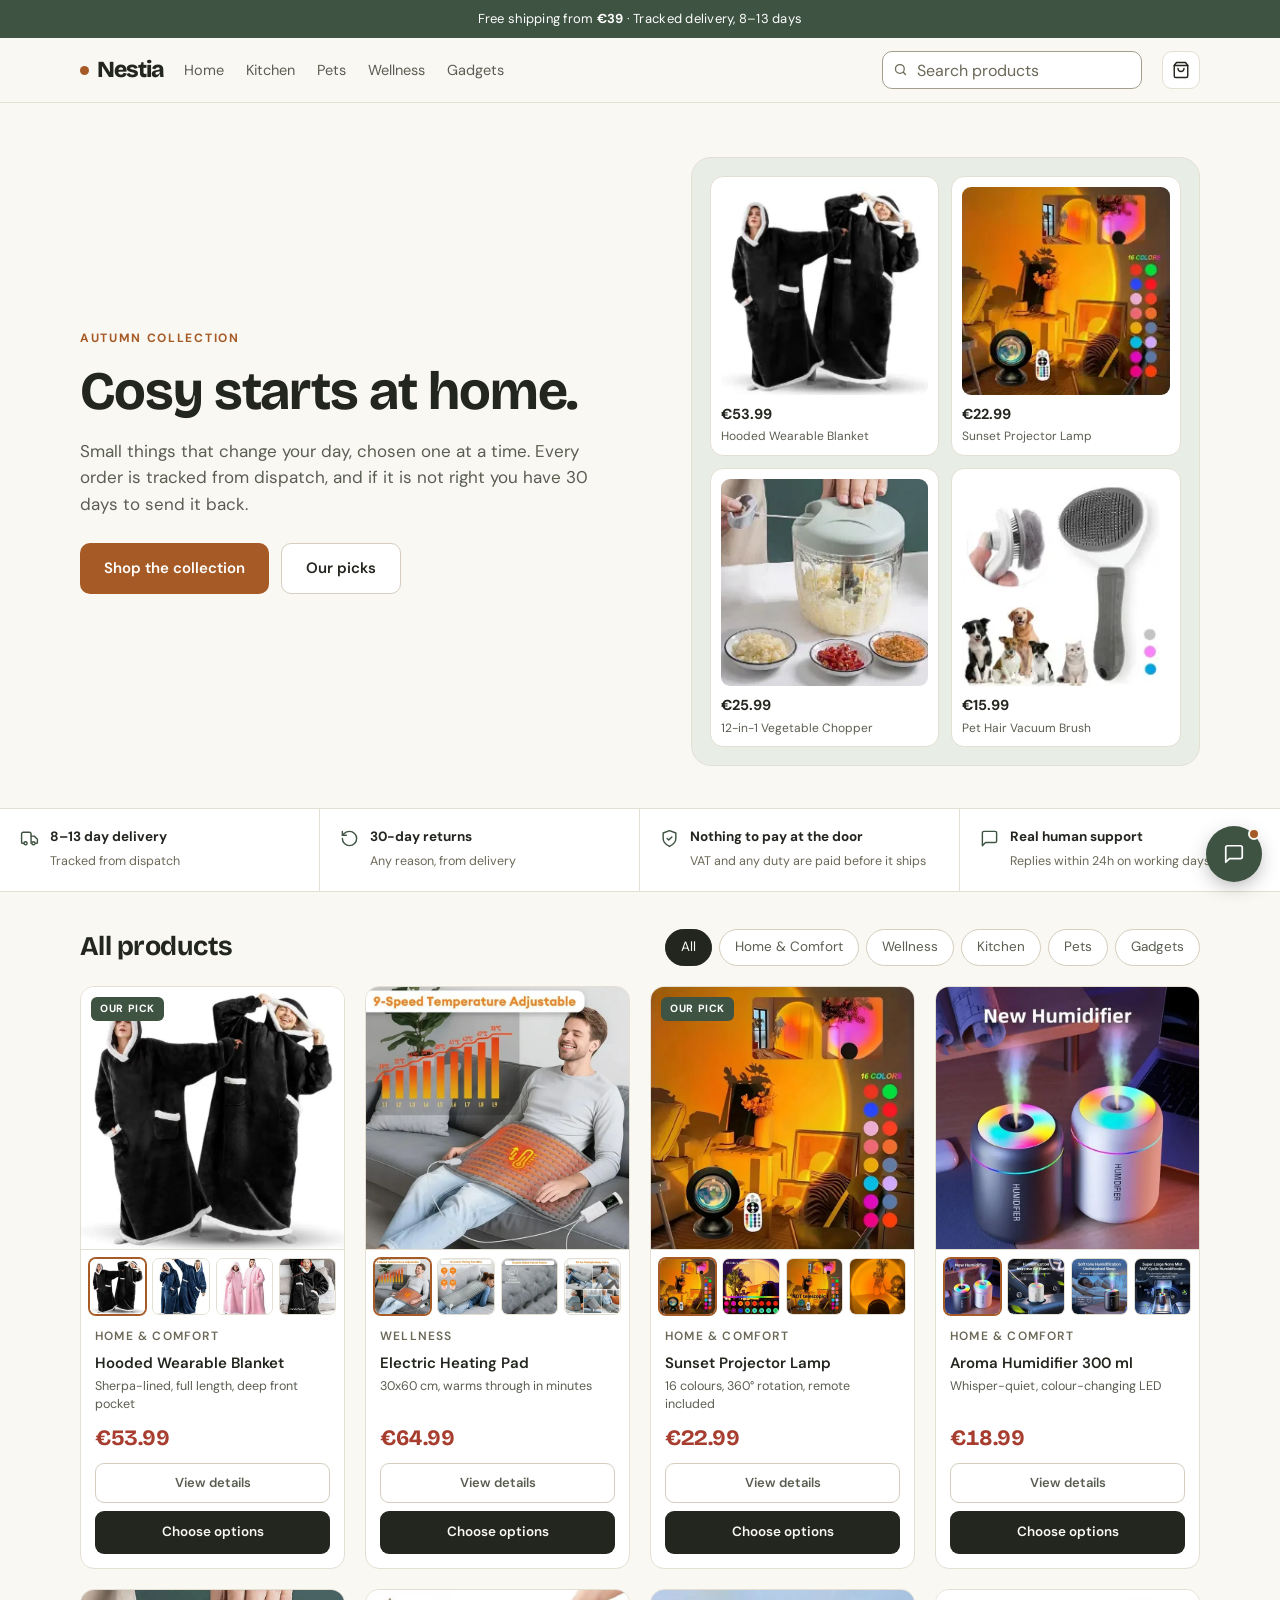
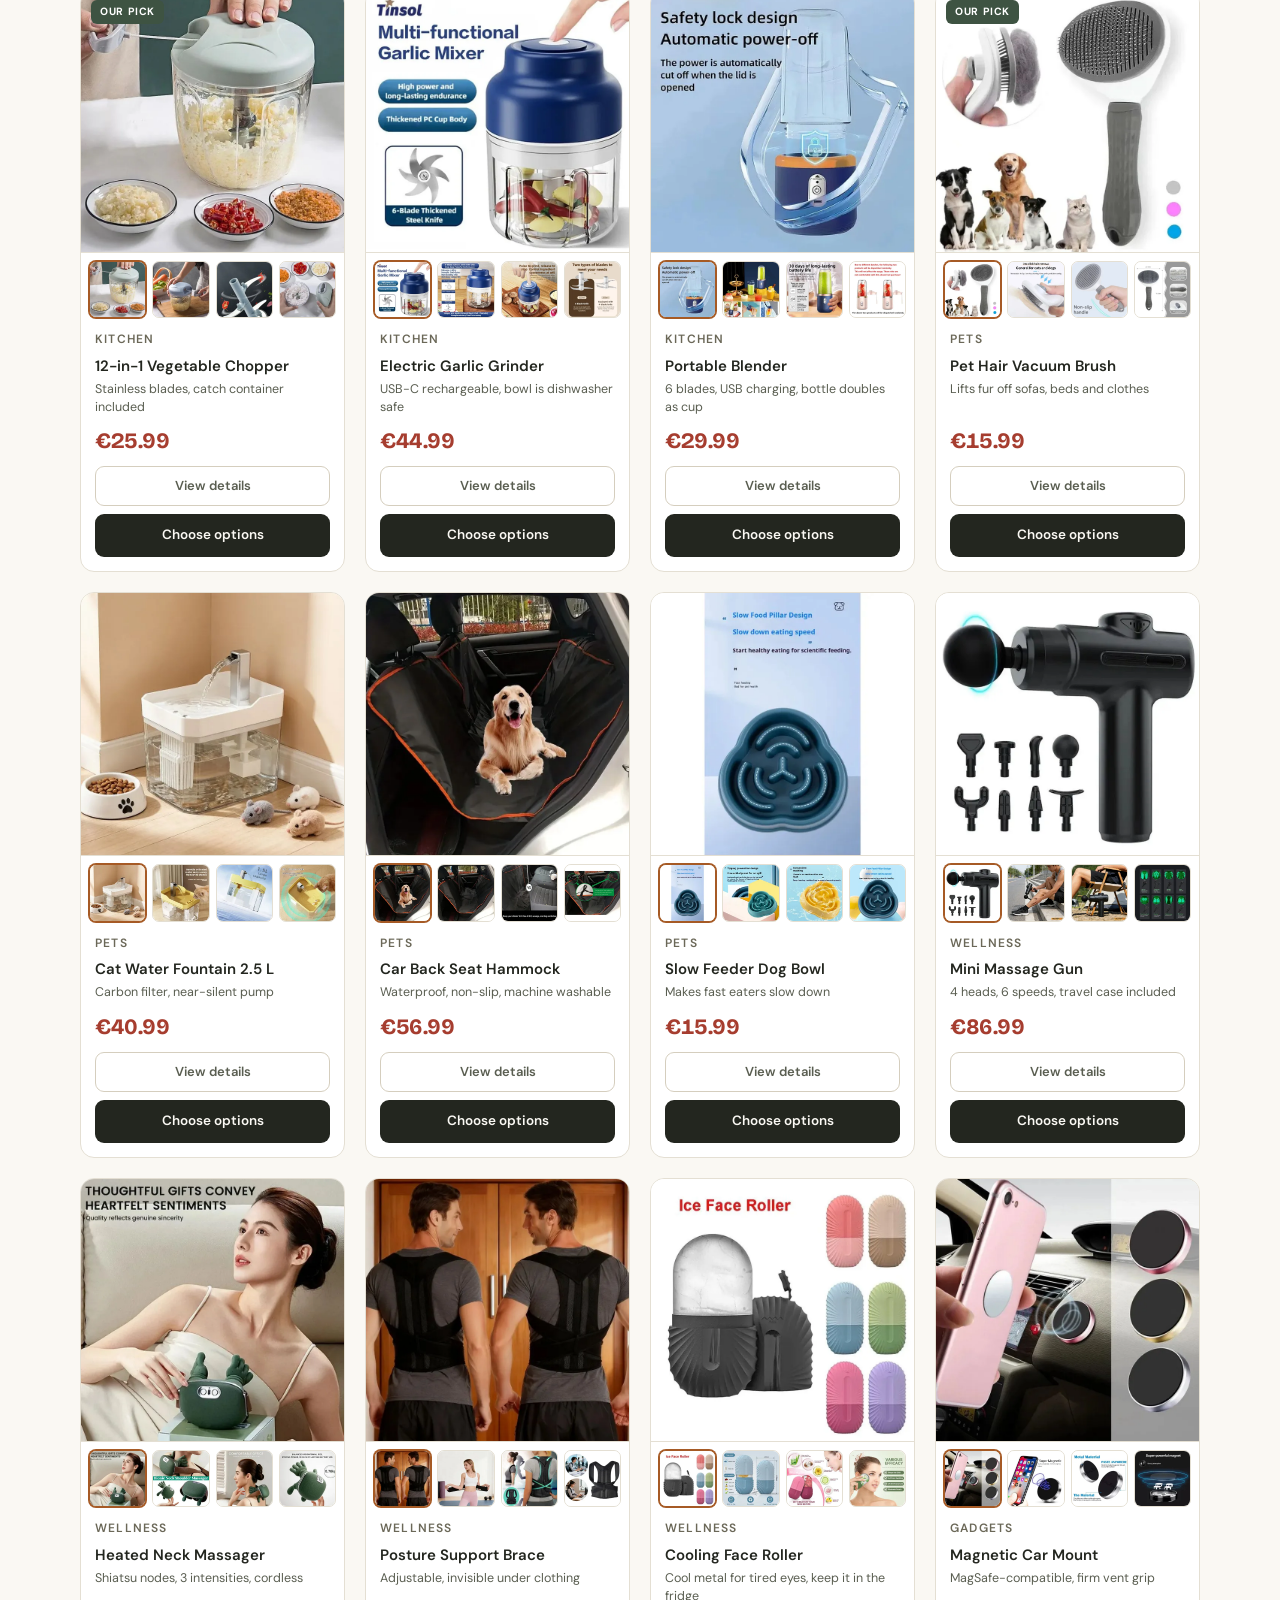
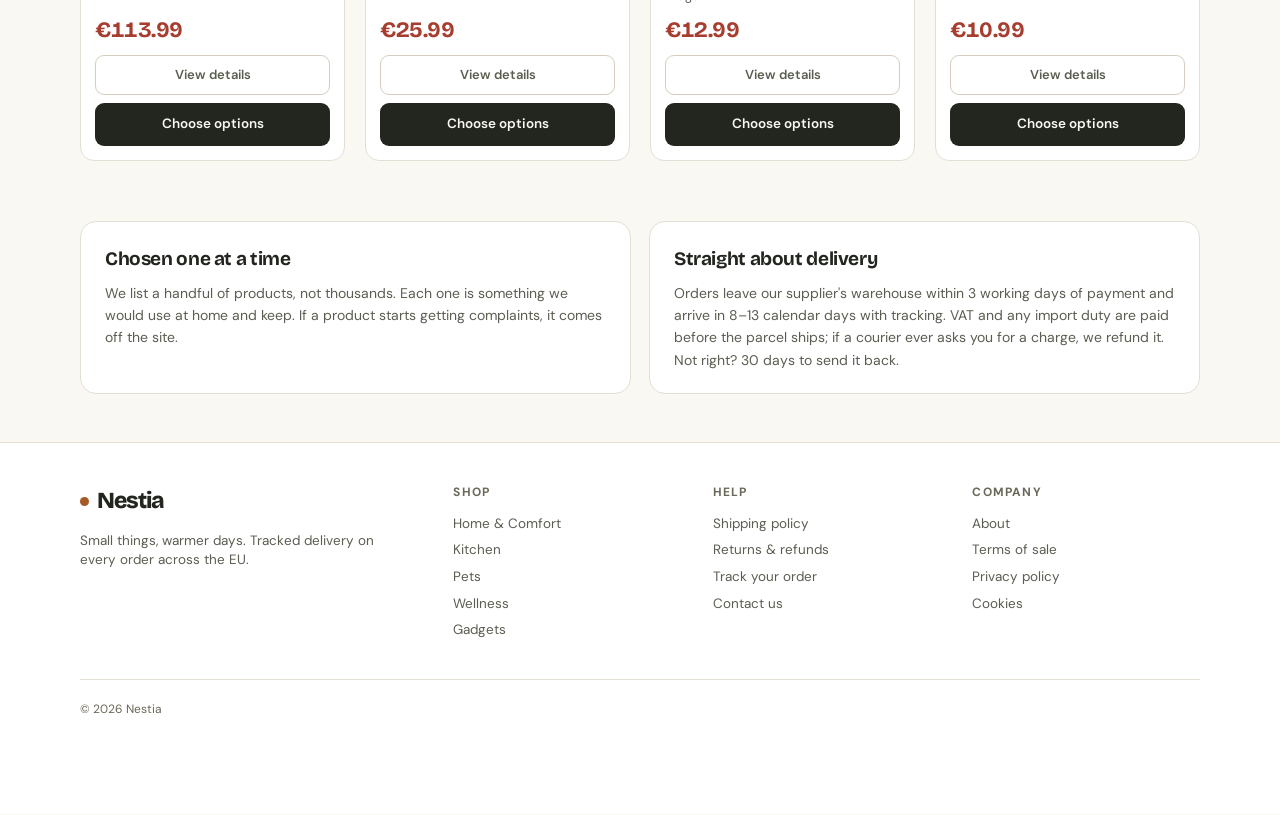
==== site/index.html @ 676e2dbd "Add Nestia shop: single-page EU storefront with owner promotion tools Rebuilt the demo store as a pr" ====
<!doctype html>
<html lang="en">
<head>
<meta charset="utf-8">
<meta name="viewport" content="width=device-width,initial-scale=1,viewport-fit=cover">
<meta name="description" content="Nestia: home, kitchen, pet and wellness gadgets, delivered across the EU with tracking.">
<style>:root{color-scheme:light}body{margin:0}img{max-width:100%}[hidden]:not([hidden=until-found i]){display:none!important}</style>
</head>
<body>
<title>Nestia</title>
<link rel="preconnect" href="https://fonts.googleapis.com">
<link rel="preconnect" href="https://fonts.gstatic.com" crossorigin>
<link rel="stylesheet" href="https://fonts.googleapis.com/css2?family=Bricolage+Grotesque:opsz,wght@12..96,400..800&family=DM+Sans:opsz,wght@9..40,400..700&display=swap">
<style>
:root{
  --ground:#FAF8F3; --surface:#FFFFFF; --surface-2:#F1EDE4; --stage:#EFEBE1;
  --ink:#23261F; --ink-2:#5A5E51; --stone:#6B6858;
  --line:#E4DFD3; --line-2:#D5CEBE; --ctrl:#A39D8C;
  --moss:#3E5342; --moss-soft:#E8EDE6;
  --amber:#A65A25; --amber-soft:#F7E8DB;
  --sale:#A63D2F; --ok:#43734B; --warn:#A6612F;
  --on-dark:#FFFFFF;
  --shadow:0 1px 2px rgba(35,38,31,.05), 0 8px 24px -12px rgba(35,38,31,.18);
  --display:"Bricolage Grotesque",system-ui,sans-serif;
  --body:"DM Sans",system-ui,-apple-system,"Segoe UI",sans-serif;
  --mono:ui-monospace,SFMono-Regular,Menlo,Consolas,monospace;
}
@media (prefers-color-scheme:dark){
  :root:not([data-theme="light"]){
    color-scheme:dark;
    --ground:#161811; --surface:#1E2118; --surface-2:#262A1F; --stage:#2B2F24;
    --ink:#EEEBE1; --ink-2:#B0AC9C; --stone:#98957F;
    --line:#32362A; --line-2:#414636; --ctrl:#6B7160;
    --moss:#93B092; --moss-soft:#232C1E;
    --amber:#E08C52; --amber-soft:#33241A;
    --sale:#E0796A; --ok:#8FBF97; --warn:#E0A46A;
    --on-dark:#161811;
    --shadow:0 1px 2px rgba(0,0,0,.3), 0 8px 24px -12px rgba(0,0,0,.6);
  }
}
:root[data-theme="dark"]{
  color-scheme:dark;
  --ground:#161811; --surface:#1E2118; --surface-2:#262A1F; --stage:#2B2F24;
  --ink:#EEEBE1; --ink-2:#B0AC9C; --stone:#98957F;
  --line:#32362A; --line-2:#414636; --ctrl:#6B7160;
  --moss:#93B092; --moss-soft:#232C1E;
  --amber:#E08C52; --amber-soft:#33241A;
  --sale:#E0796A; --ok:#8FBF97; --warn:#E0A46A;
  --on-dark:#161811;
  --shadow:0 1px 2px rgba(0,0,0,.3), 0 8px 24px -12px rgba(0,0,0,.6);
}
*{box-sizing:border-box}
html{-webkit-text-size-adjust:100%}
body{background:var(--ground);color:var(--ink);font-family:var(--body);font-size:16px;line-height:1.55;-webkit-font-smoothing:antialiased;overflow-x:hidden}
h1,h2,h3,h4{font-family:var(--display);font-weight:700;letter-spacing:-.02em;text-wrap:balance;margin:0}
button{font:inherit;color:inherit;cursor:pointer;border:none;background:none;padding:0}
a{color:var(--moss)}
img{max-width:100%;display:block}
[hidden]:not([hidden=until-found i]){display:none!important}
:focus-visible{outline:2px solid var(--amber);outline-offset:3px;border-radius:4px}
.thumb:focus-visible,.gt:focus-visible,.qbox button:focus-visible{outline-offset:-3px}
.chip:focus-visible{outline-offset:-2px}
input:focus-visible,select:focus-visible,textarea:focus-visible{outline:none;box-shadow:0 0 0 3px color-mix(in srgb,var(--moss) 35%,transparent)}
input::placeholder,textarea::placeholder{color:var(--stone)}
.sr{position:absolute;width:1px;height:1px;overflow:hidden;clip:rect(0 0 0 0);white-space:nowrap}
.skip{position:absolute;left:16px;top:-60px;z-index:100;background:var(--ink);color:var(--ground);padding:10px 14px;border-radius:8px;font-weight:600;text-decoration:none}
.skip:focus{top:12px}
.wrap{max-width:1160px;margin:0 auto;padding-inline:20px}
@media(max-width:480px){.wrap{padding-inline:16px}}

.ann{background:var(--moss);color:var(--on-dark);font-size:13px;letter-spacing:.02em;text-align:center;padding:9px 16px}
.ann b{font-weight:700}

header{position:sticky;top:env(safe-area-inset-top,0px);z-index:40;background:var(--ground);border-bottom:1px solid var(--line);transition:box-shadow .25s}
header.scrolled{box-shadow:0 1px 14px -6px rgba(35,38,31,.28)}
.hd{display:flex;align-items:center;gap:20px;height:64px}
.logo{font-family:var(--display);font-weight:800;font-size:23px;letter-spacing:-.04em;display:flex;align-items:center;gap:8px;white-space:nowrap}
.logo i{width:9px;height:9px;border-radius:50%;background:var(--amber);display:block}
nav{display:flex;gap:22px;font-size:14.5px;color:var(--ink-2)}
nav button:hover{color:var(--ink)}
.hd-act{display:flex;align-items:center;gap:10px;margin-left:auto}
.icobtn{width:38px;height:38px;border-radius:10px;border:1px solid var(--line);display:grid;place-items:center;background:var(--surface);position:relative;flex:none;color:var(--ink)}
.icobtn:hover{border-color:var(--line-2)}
.cartdot{position:absolute;top:-5px;right:-5px;min-width:19px;height:19px;padding:0 5px;border-radius:10px;background:var(--amber);color:var(--on-dark);font-size:11px;font-weight:700;display:grid;place-items:center;font-variant-numeric:tabular-nums;font-style:normal}
.burger{display:none}
.searchbox{position:relative;flex:1;max-width:260px;margin-left:auto}
.searchbox input{width:100%;height:38px;border-radius:10px;border:1px solid var(--ctrl);background:var(--surface);padding:0 12px 0 34px;font:inherit;font-size:16px;color:var(--ink);-webkit-appearance:none}
.searchbox input:focus{border-color:var(--moss)}
.searchbox svg{position:absolute;left:11px;top:11px;pointer-events:none;color:var(--stone)}
.searchbox+.hd-act{margin-left:0}
#searchBtn{display:none}
@media(max-width:820px){nav{display:none}.burger{display:grid}.searchbox{max-width:200px}}
@media(max-width:640px){
  .hd{gap:10px}
  .searchbox{display:none;position:absolute;left:0;right:0;top:64px;max-width:none;margin:0;padding:10px 16px 12px;background:var(--ground);border-bottom:1px solid var(--line);box-shadow:var(--shadow)}
  .searchbox.open{display:block}
  .searchbox svg{top:21px;left:27px}
  .toolbar{scroll-margin-top:72px}
  #searchBtn{display:grid}
  .searchbox+.hd-act{margin-left:auto}
}
nav.open{display:flex;position:absolute;top:64px;left:0;right:0;flex-direction:column;gap:0;background:var(--ground);border-bottom:1px solid var(--line);padding:6px 20px 14px;margin:0;box-shadow:var(--shadow)}
nav.open button{padding:12px 0;text-align:left;border-bottom:1px solid var(--line);font-size:15px}
nav.open button:last-child{border-bottom:none}

.hero{display:grid;grid-template-columns:1.05fr .95fr;gap:48px;align-items:center;padding-block:54px 42px}
.eyebrow{font-size:12px;font-weight:700;letter-spacing:.14em;text-transform:uppercase;color:var(--amber);margin:0 0 16px}
.hero h1{font-size:clamp(34px,5vw,54px);line-height:1.04}
.hero p.lede{color:var(--ink-2);font-size:17px;max-width:44ch;margin:18px 0 26px}
.herocta{display:flex;gap:12px;flex-wrap:wrap}
.btn{padding:13px 24px;border-radius:10px;font-weight:600;font-size:15px;transition:transform .12s ease,background .15s ease;text-decoration:none;display:inline-flex;align-items:center;justify-content:center;gap:8px}
.btn:active{transform:translateY(1px)}
.btn-p{background:var(--amber);color:var(--on-dark)}
.btn-p:hover{background:color-mix(in srgb,var(--amber) 88%,#000)}
.btn-s{background:var(--surface);border:1px solid var(--line-2);color:var(--ink)}
.btn-s:hover{background:var(--surface-2)}
.btn-m{background:var(--moss);color:var(--on-dark)}
.btn-m:hover{filter:brightness(1.08)}
.btn[disabled]{opacity:.5;cursor:not-allowed}
.herofig{background:var(--moss-soft);border:1px solid var(--line);border-radius:20px;padding:18px;display:grid;grid-template-columns:1fr 1fr;gap:12px}
.hf{background:var(--surface);border:1px solid var(--line);border-radius:13px;padding:10px;display:grid;gap:4px;text-align:left;width:100%}
.hf .shot{background:var(--stage);border-radius:9px;aspect-ratio:1;overflow:hidden}
.hf .shot img{width:100%;height:100%;object-fit:cover}
.hf b{font-size:14.5px;font-variant-numeric:tabular-nums;margin-top:4px}
.hf span{font-size:12px;color:var(--ink-2);line-height:1.3}
@media(max-width:880px){.hero{grid-template-columns:1fr;gap:28px;padding-block:32px 26px}}

.trust{display:grid;grid-template-columns:repeat(4,1fr);border-top:1px solid var(--line);border-bottom:1px solid var(--line);background:var(--surface)}
.trust > div{padding:18px 20px;display:flex;gap:11px;align-items:flex-start;border-right:1px solid var(--line)}
.trust > div:last-child{border-right:none}
.trust svg{flex:none;margin-top:2px}
.trust b{display:block;font-size:13.5px;font-weight:700}
.trust span{font-size:12.5px;color:var(--stone);line-height:1.35}
@media(max-width:860px){.trust{grid-template-columns:1fr 1fr}.trust > div:nth-child(2){border-right:none}.trust > div:nth-child(-n+2){border-bottom:1px solid var(--line)}}
@media(max-width:460px){.trust > div{padding:14px 16px}}

.toolbar{display:flex;align-items:center;gap:14px;flex-wrap:wrap;padding-block:34px 18px}
.toolbar h2{font-size:27px}
.chips{display:flex;gap:7px;flex-wrap:wrap;margin-left:auto}
.chip{padding:7px 15px;border-radius:999px;border:1px solid var(--line-2);font-size:13.5px;color:var(--ink-2);background:var(--surface)}
.chip:hover{border-color:var(--stone)}
.chip[aria-pressed="true"]{background:var(--ink);color:var(--ground);border-color:var(--ink)}
@media(max-width:640px){.toolbar{padding-block:26px 14px}.chips{margin-left:0;width:100%;overflow-x:auto;flex-wrap:nowrap;padding:4px 36px 6px 2px;margin:-4px 0 -2px;scrollbar-width:none;mask-image:linear-gradient(90deg,#000 calc(100% - 40px),transparent)}.chips::-webkit-scrollbar{display:none}.chip{flex:none}}

.grid{display:grid;grid-template-columns:repeat(4,1fr);gap:20px;padding-bottom:16px}
@media(max-width:960px){.grid{grid-template-columns:repeat(3,1fr)}}
@media(max-width:720px){.grid{grid-template-columns:repeat(2,1fr);gap:12px}}
@media(max-width:340px){.grid{grid-template-columns:1fr}}
.card{background:var(--surface);border:1px solid var(--line);border-radius:14px;overflow:hidden;display:flex;flex-direction:column}
.thumb{position:relative;aspect-ratio:1;background:var(--stage);border-bottom:1px solid var(--line);overflow:hidden;width:100%;padding:0}
.thumb img{width:100%;height:100%;object-fit:cover;transition:transform .45s cubic-bezier(.22,.61,.24,1)}
.gal{display:grid;grid-template-columns:repeat(4,1fr);gap:6px;padding:8px 8px 0}
.gt{aspect-ratio:1;border:1px solid var(--line);border-radius:7px;background:var(--stage);overflow:hidden;padding:0;transition:border-color .14s,box-shadow .14s}
.gt img{width:100%;height:100%;object-fit:cover}
.gt:hover{border-color:var(--line-2)}
.gt[aria-pressed="true"]{border-color:var(--amber);box-shadow:0 0 0 1px var(--amber)}
@media(max-width:720px){.gal{display:none}}
.badge{position:absolute;top:10px;left:10px;font-size:10.5px;font-weight:700;letter-spacing:.06em;text-transform:uppercase;padding:4px 9px;border-radius:6px;background:var(--moss);color:var(--on-dark);z-index:2}
.save{position:absolute;top:10px;right:10px;font-size:11px;font-weight:700;padding:4px 8px;border-radius:6px;background:var(--sale);color:var(--on-dark);z-index:2;font-variant-numeric:tabular-nums}
.cbody{padding:12px 14px 14px;display:flex;flex-direction:column;gap:8px;flex:1}
.cat{font-size:12px;letter-spacing:.1em;text-transform:uppercase;color:var(--stone);font-weight:600}
.name{font-size:15px;font-weight:600;line-height:1.28;text-align:left}
.desc{font-size:12.5px;color:var(--ink-2);line-height:1.4;margin-top:-3px}
.prices{display:flex;align-items:baseline;gap:10px;margin-top:auto;font-variant-numeric:tabular-nums;flex-wrap:wrap}
.was{font-size:14px;color:var(--stone);text-decoration:line-through;text-decoration-thickness:1.5px}
.price{font-family:var(--display);font-size:22px;font-weight:700;letter-spacing:-.02em;color:var(--sale)}
.add{width:100%;padding:11px;border-radius:9px;background:var(--ink);color:var(--ground);font-weight:600;font-size:13.5px}
.add:hover{background:var(--moss);color:var(--on-dark)}
.add.in{background:var(--ok);color:var(--ground)}
.viewbtn{width:100%;padding:9px;border-radius:9px;border:1px solid var(--line-2);font-size:13px;font-weight:600;color:var(--ink-2);background:var(--surface)}
.viewbtn:hover{border-color:var(--stone);color:var(--ink)}
@media(max-width:720px){.cbody{padding:10px 11px 12px}.name{font-size:14px}.desc{display:none}.price{font-size:19px}.viewbtn{display:none}}

.about{margin-top:44px;display:grid;grid-template-columns:1fr 1fr;gap:18px}
.about > div{background:var(--surface);border:1px solid var(--line);border-radius:16px;padding:22px 24px}
.about h3{font-size:19px;margin-bottom:8px}
.about p{margin:0;font-size:14px;color:var(--ink-2);line-height:1.6}
@media(max-width:720px){.about{grid-template-columns:1fr;margin-top:28px}}

footer{border-top:1px solid var(--line);margin-top:48px;padding-block:40px calc(96px + env(safe-area-inset-bottom,0px));background:var(--surface)}
.fgrid{display:grid;grid-template-columns:1.5fr 1fr 1fr 1fr;gap:32px}
.fgrid h4{font-size:12px;letter-spacing:.1em;text-transform:uppercase;color:var(--stone);margin:0 0 12px;font-weight:700;font-family:var(--body)}
.fgrid a,.fgrid p,.fgrid button.fl{font-size:13.5px;color:var(--ink-2);text-decoration:none;display:block;margin:0 0 7px;line-height:1.45;text-align:left}
.fgrid a:hover,.fgrid button.fl:hover{color:var(--ink)}
.fbot{margin-top:32px;padding-top:20px;border-top:1px solid var(--line);display:flex;justify-content:space-between;gap:16px;flex-wrap:wrap;font-size:12px;color:var(--stone)}
@media(max-width:760px){.fgrid{grid-template-columns:1fr 1fr;gap:26px}}
.pays{display:flex;gap:7px;flex-wrap:wrap;margin-top:12px}
.pay{height:26px;padding:0 9px;border:1px solid var(--line);border-radius:6px;background:var(--surface);display:grid;place-items:center;font-size:10px;font-weight:700;letter-spacing:.03em;color:var(--ink-2)}
.socials{display:flex;gap:8px;flex-wrap:wrap;margin-top:14px}
.socials a{font-size:12.5px;font-weight:600;padding:6px 11px;border:1px solid var(--line-2);border-radius:999px;color:var(--ink-2);text-decoration:none;margin:0}
.socials a:hover{border-color:var(--stone);color:var(--ink)}

/* -- overlays: product page, checkout, owner panel share the same shell -- */
.pdp,.co,.owner{position:fixed;inset:0;z-index:70;background:var(--ground);overflow-y:auto;display:none;overscroll-behavior:contain;padding-top:env(safe-area-inset-top,0px);scroll-padding-top:70px}
.pdp{scroll-padding-bottom:calc(90px + env(safe-area-inset-bottom,0px))}
.co{z-index:80}.owner{z-index:88}
.pdp.on,.co.on,.owner.on{display:block}
.pdpbar{position:sticky;top:0;z-index:5;background:var(--ground);border-bottom:1px solid var(--line);display:flex;align-items:center;gap:12px;padding:11px 16px}
.pdpbar .logo{font-size:20px;margin:0 auto}
.pdpwrap{max-width:1060px;margin:0 auto;padding:22px 16px 90px;display:grid;grid-template-columns:1fr 1fr;gap:40px;align-items:start}
@media(max-width:900px){.pdpwrap{grid-template-columns:1fr;gap:24px;padding-bottom:calc(170px + env(safe-area-inset-bottom,0px))}}
.pdpgal{display:grid;grid-template-columns:1fr 124px;gap:10px}
@media(max-width:560px){.pdpgal{grid-template-columns:1fr;gap:10px}.feats{grid-template-columns:repeat(3,1fr);order:3;margin-top:2px}.pdpthumbs{order:2;margin-top:0}}
.pdpmain{position:relative;aspect-ratio:1;background:var(--stage);border-radius:16px;overflow:hidden}
.pdpmain img{width:100%;height:100%;object-fit:cover}
.hot{position:absolute;top:14px;left:14px;background:var(--surface);border-radius:999px;padding:7px 15px;font-size:13px;font-weight:700;box-shadow:var(--shadow);z-index:2}
.feats{display:grid;gap:10px;align-content:start}
.ft{background:var(--surface-2);border-radius:12px;padding:13px 8px;text-align:center;display:grid;gap:4px;justify-items:center}
.ft b{font-size:12.5px;line-height:1.2}
.ft span{font-size:11.5px;color:var(--stone);line-height:1.25}
.pdpthumbs{grid-column:1/2;display:grid;grid-template-columns:repeat(4,1fr);gap:8px;margin-top:10px}

.pdph1{font-size:clamp(26px,4vw,34px);display:flex;align-items:center;gap:12px;flex-wrap:wrap;margin:0}
.pill{font-family:var(--body);font-size:12px;font-weight:600;color:var(--moss);background:var(--moss-soft);border:1px solid color-mix(in srgb,var(--moss) 28%,transparent);padding:5px 11px;border-radius:999px;white-space:nowrap;letter-spacing:0}
.specchips{display:flex;gap:8px;flex-wrap:wrap;margin:14px 0 4px}
.sc{display:flex;align-items:center;gap:7px;background:var(--surface-2);border-radius:999px;padding:7px 14px;font-size:13px;font-weight:500}
.pricerow{display:flex;align-items:baseline;gap:13px;flex-wrap:wrap;margin:14px 0 18px;font-variant-numeric:tabular-nums}
.pricerow .p{font-family:var(--display);font-size:34px;font-weight:700;letter-spacing:-.03em}
.pricerow .w{font-size:19px;color:var(--stone);text-decoration:line-through;text-decoration-thickness:1.5px}
.pricerow .vat{font-size:12.5px;color:var(--stone)}
.savepill{background:var(--moss);color:var(--on-dark);font-size:13px;font-weight:700;padding:6px 14px;border-radius:999px;align-self:center}
.bens{display:grid;grid-template-columns:1fr 1fr;gap:8px;margin-bottom:22px}
@media(max-width:500px){.bens{grid-template-columns:1fr}}
.ben{display:flex;align-items:center;gap:9px;background:var(--surface-2);border-radius:10px;padding:10px 12px;font-size:13px;line-height:1.3}
.ben svg{flex:none}
.qtyrow{display:flex;align-items:center;gap:14px;margin-bottom:14px}
.qtyrow > span{font-size:13px;color:var(--ink-2)}
.qbox{display:flex;align-items:center;border:1px solid var(--line-2);border-radius:11px;overflow:hidden}
.qbox button{width:40px;height:46px;font-size:18px;color:var(--ink-2)}
.qbox button:hover{background:var(--surface-2);color:var(--ink)}
.qbox span{width:34px;text-align:center;font-weight:600;font-variant-numeric:tabular-nums}
.cta{width:100%;background:var(--moss);color:var(--on-dark);border-radius:999px;padding:17px 24px;display:flex;align-items:center;justify-content:space-between;gap:12px;font-weight:700;font-size:15px;letter-spacing:.05em;transition:filter .15s,transform .12s}
.cta:hover{filter:brightness(1.08)}
.cta:active{transform:translateY(1px)}
.cta .cp{display:flex;gap:10px;align-items:baseline;font-variant-numeric:tabular-nums;letter-spacing:0}
.cta .cw{opacity:.6;text-decoration:line-through;font-weight:500;font-size:14px}
.guar{display:flex;align-items:center;justify-content:center;gap:8px;font-size:13.5px;font-weight:600;margin:15px 0 20px}
.ups{display:flex;align-items:center;gap:12px;border:1px solid var(--line);border-radius:12px;padding:12px;background:var(--surface)}
.uimg{width:54px;aspect-ratio:1;background:var(--stage);border-radius:9px;overflow:hidden;flex:none}
.uimg img{width:100%;height:100%;object-fit:cover}
.ups .un{font-size:13.5px;font-weight:600;line-height:1.25}
.ups .up{font-size:13px;color:var(--ink-2);font-variant-numeric:tabular-nums;margin-top:2px}
.tgl{margin-left:auto;width:52px;height:30px;border-radius:999px;background:var(--ctrl);position:relative;flex:none;transition:background .18s}
.tgl::after{content:"";position:absolute;top:3px;left:3px;width:24px;height:24px;border-radius:50%;background:#fff;transition:transform .18s;box-shadow:0 1px 3px rgba(0,0,0,.3)}
.tgl[aria-pressed="true"]{background:var(--moss)}
.tgl[aria-pressed="true"]::after{transform:translateX(22px)}
.pdesc{font-size:14.5px;color:var(--ink-2);line-height:1.62;margin:24px 0 0;max-width:60ch}
.shiprow{margin-top:20px;border-top:1px solid var(--line);padding-top:18px;display:grid;gap:10px;font-size:13px;color:var(--ink-2)}
.shiprow div{display:flex;gap:10px;align-items:center}
.shiprow b{color:var(--ink);font-weight:600}

.vgroup{margin:18px 0 0}
.vlabel{font-size:12.5px;color:var(--ink-2);margin-bottom:9px}
.vlabel b{color:var(--ink);font-weight:600}
.swatches,.pills{display:flex;gap:9px;flex-wrap:wrap}
.sw2{width:38px;height:38px;border-radius:50%;border:2px solid var(--line);padding:3px;background:var(--surface);transition:border-color .14s,box-shadow .14s}
.sw2 i{display:block;width:100%;height:100%;border-radius:50%;border:1px solid color-mix(in srgb,var(--ink) 25%,transparent)}
.sw2:hover{border-color:var(--line-2)}
.sw2[aria-pressed="true"]{border-color:var(--ink);box-shadow:0 0 0 1px var(--ink)}
.vpill{padding:9px 16px;border-radius:9px;border:1px solid var(--line-2);font-size:13.5px;background:var(--surface);transition:.14s}
.vpill:hover{border-color:var(--stone)}
.vpill[aria-pressed="true"]{border-color:var(--ink);background:var(--ink);color:var(--ground)}

.stickybuy{position:fixed;left:0;right:0;bottom:0;z-index:78;background:var(--ground);border-top:1px solid var(--line);padding:10px 14px calc(10px + env(safe-area-inset-bottom,0px));display:none;gap:12px;align-items:center}
.stickybuy.show{display:flex}
@media(min-width:901px){.stickybuy{display:none!important}}
.stickybuy .sp{font-family:var(--display);font-weight:700;font-size:18px;font-variant-numeric:tabular-nums}
.stickybuy .sw3{font-size:12.5px;color:var(--stone);text-decoration:line-through}
.stickybuy button{margin-left:auto;background:var(--moss);color:var(--on-dark);border-radius:999px;padding:13px 24px;font-weight:700;font-size:14px;letter-spacing:.04em}
.ladder{display:grid;gap:8px;margin:18px 0}
.rung{display:flex;align-items:center;gap:12px;border:1.5px solid var(--line);border-radius:12px;padding:12px 14px;background:var(--surface);text-align:left;width:100%}
.rung:hover{border-color:var(--line-2)}
.rung[aria-pressed="true"]{border-color:var(--moss);background:var(--moss-soft)}
.rung .rq{font-weight:700;font-size:14px}
.rung .rd{font-size:12.5px;color:var(--ink-2);margin-top:1px;display:block}
.rung .rp{margin-left:auto;text-align:right;font-variant-numeric:tabular-nums}
.rung .rp b{font-family:var(--display);font-size:17px}
.rung .rp span{display:block;font-size:11.5px;color:var(--sale);font-weight:600}
.rung .tick,.shipopt .tick{width:19px;height:19px;border-radius:50%;border:1.5px solid var(--ctrl);display:grid;place-items:center;flex:none}
.rung[aria-pressed="true"] .tick,.shipopt[aria-pressed="true"] .tick{border-color:var(--moss);background:var(--moss)}
.rung[aria-pressed="true"] .tick::after,.shipopt[aria-pressed="true"] .tick::after{content:"";width:7px;height:7px;border-radius:50%;background:var(--ground)}
.stockrow{display:flex;align-items:center;gap:8px;font-size:13px;font-weight:600;color:var(--ok);margin:4px 0 2px}
.stockdot{width:8px;height:8px;border-radius:50%;background:var(--ok);box-shadow:0 0 0 3px color-mix(in srgb,var(--ok) 22%,transparent)}
.eta{font-size:13px;color:var(--ink-2)}
.eta b{color:var(--ink);font-weight:600}
.acc{border-top:1px solid var(--line);margin-top:26px}
.accit{border-bottom:1px solid var(--line)}
.acchd{width:100%;display:flex;align-items:center;gap:12px;padding:15px 0;text-align:left;font-size:14.5px;font-weight:600}
.acchd .pm{margin-left:auto;color:var(--stone);font-size:19px;line-height:1;transition:transform .2s}
.accit.open .acchd .pm{transform:rotate(45deg)}
.accbd{display:none;padding:0 0 16px;font-size:13.5px;color:var(--ink-2);line-height:1.6;max-width:62ch}
.accit.open .accbd{display:block}
.related{margin-top:34px;border-top:1px solid var(--line);padding-top:22px}
.related h3{font-size:19px;margin-bottom:14px}
.relgrid{display:grid;grid-template-columns:repeat(4,1fr);gap:14px}
@media(max-width:700px){.relgrid{grid-template-columns:repeat(2,1fr);gap:10px}}
.rel{background:var(--surface);border:1px solid var(--line);border-radius:12px;overflow:hidden;text-align:left;padding:0;width:100%}
.rel .rimg{aspect-ratio:1;background:var(--stage);overflow:hidden}
.rel .rimg img{width:100%;height:100%;object-fit:cover}
.rel .rb{padding:10px}
.rel .rnm{font-size:12.5px;font-weight:600;line-height:1.3}
.rel .rpr{font-size:13px;font-weight:700;margin-top:4px;font-variant-numeric:tabular-nums;color:var(--sale)}

.note{margin-top:14px;padding:12px 14px;border:1px solid var(--line-2);border-radius:10px;background:var(--surface-2);font-size:12.5px;color:var(--ink-2);line-height:1.55}
.note b{color:var(--ink)}
.note.warn{border-color:color-mix(in srgb,var(--warn) 45%,transparent);background:var(--amber-soft)}
.note.good{border-color:color-mix(in srgb,var(--ok) 45%,transparent);background:var(--moss-soft)}
code{font-family:var(--mono);font-size:.92em;background:var(--surface);border:1px solid var(--line);border-radius:4px;padding:1px 5px}

/* -- cart drawer -- */
.scrim{position:fixed;inset:0;background:rgba(20,22,16,.45);opacity:0;pointer-events:none;transition:opacity .22s;z-index:81}
.scrim.on{opacity:1;pointer-events:auto}
.drawer{position:fixed;top:0;right:0;height:100%;width:min(400px,92vw);background:var(--ground);border-left:1px solid var(--line);z-index:82;transform:translateX(100%);transition:transform .26s cubic-bezier(.4,0,.2,1);display:flex;flex-direction:column;padding-top:env(safe-area-inset-top,0px);visibility:hidden}
.drawer.on{transform:none;visibility:visible}
.dhead{display:flex;align-items:center;justify-content:space-between;padding:18px 20px;border-bottom:1px solid var(--line)}
.dhead h3{font-size:19px}
.ditems{flex:1;overflow-y:auto;padding:8px 20px}
.ditem{display:grid;grid-template-columns:54px 1fr auto;gap:12px;align-items:center;padding:14px 0;border-bottom:1px solid var(--line)}
.ditem .ph{background:var(--stage);border:1px solid var(--line);border-radius:9px;aspect-ratio:1;overflow:hidden}
.ditem .ph img{width:100%;height:100%;object-fit:cover}
.ditem .nm{font-size:13.5px;font-weight:600;line-height:1.3}
.ditem .vr{font-size:11.5px;color:var(--stone);margin-top:2px}
.qty{display:flex;align-items:center;gap:8px;margin-top:6px}
.qty button{width:36px;height:36px;border-radius:9px;border:1px solid var(--ctrl);font-size:17px;line-height:1;display:grid;place-items:center;color:var(--ink-2)}
.qty button:hover{border-color:var(--stone);color:var(--ink)}
.qty span{font-size:13px;min-width:18px;text-align:center;font-variant-numeric:tabular-nums}
.ditem .pr{font-size:14px;font-weight:600;font-variant-numeric:tabular-nums;text-align:right}
.ditem .pr small{display:block;font-size:11px;color:var(--sale);font-weight:600}
.empty{padding:60px 20px;text-align:center;color:var(--stone);font-size:14px}
.dfoot{border-top:1px solid var(--line);padding:16px 20px calc(16px + env(safe-area-inset-bottom,0px));display:grid;gap:12px}
.ship{font-size:12.5px;color:var(--ink-2);background:var(--moss-soft);border-radius:9px;padding:10px 12px;line-height:1.4}
.ship b{color:var(--moss)}
.bar{height:5px;border-radius:3px;background:var(--line);margin-top:7px;overflow:hidden}
.bar i{display:block;height:100%;background:var(--moss);border-radius:3px;transition:width .3s}
.tot{display:flex;justify-content:space-between;align-items:baseline;font-variant-numeric:tabular-nums}
.tot span{font-size:13.5px;color:var(--ink-2)}
.tot b{font-family:var(--display);font-size:24px;letter-spacing:-.02em}

/* -- checkout -- */
.cowrap{max-width:920px;margin:0 auto;padding:22px 16px 80px;display:grid;grid-template-columns:1.25fr .85fr;gap:34px;align-items:start}
@media(max-width:860px){.cowrap{grid-template-columns:1fr;gap:22px}}
.steps{display:flex;gap:8px;align-items:center;font-size:12px;color:var(--stone);margin-bottom:20px;flex-wrap:wrap}
.steps b{color:var(--ink)}
.steps i{width:18px;height:1px;background:var(--line-2);display:block}
.fset{display:grid;gap:12px;margin-bottom:22px}
.fset h3{font-size:16px;margin-bottom:2px}
.frow{display:grid;grid-template-columns:1fr 1fr;gap:12px}
@media(max-width:520px){.frow{grid-template-columns:1fr}}
.fld{display:grid;gap:5px}
.fld label{font-size:12px;color:var(--ink-2);font-weight:600}
.fld input,.fld select,.fld textarea{height:44px;border-radius:10px;border:1px solid var(--ctrl);background:var(--surface);padding:0 12px;font:inherit;font-size:16px;color:var(--ink);-webkit-appearance:none;width:100%}
.fld textarea{height:auto;min-height:88px;padding:10px 12px;resize:vertical}
.fld input:focus,.fld select:focus,.fld textarea:focus{border-color:var(--moss)}
.fld input[readonly],.fld textarea[readonly],.fld select[disabled]{background:var(--surface-2);color:var(--ink-2)}
.fld input:user-invalid{border-color:var(--sale)}
.fld .err{font-size:12px;color:var(--sale);display:none}
.fld.bad .err{display:block}
.fld.bad input{border-color:var(--sale)}
.ship2{display:grid;gap:9px}
.shipopt{display:flex;gap:12px;align-items:center;border:1.5px solid var(--line);border-radius:12px;padding:13px 15px;background:var(--surface);width:100%;text-align:left}
.shipopt b{font-size:13.5px}
.shipopt .sn2{display:block;font-size:12px;color:var(--ink-2);margin-top:1px}
.shipopt .sc2{margin-left:auto;font-weight:700;font-variant-numeric:tabular-nums;font-size:14px;white-space:nowrap}
.sum{background:var(--surface);border:1px solid var(--line);border-radius:14px;padding:18px;position:sticky;top:18px}
@media(max-width:860px){.sum{position:static}}
.sum h3{font-size:15px;margin-bottom:12px}
.sli{display:grid;grid-template-columns:48px 1fr auto;gap:10px;align-items:center;padding:9px 0;border-bottom:1px solid var(--line);font-size:13px}
.sli .si{background:var(--stage);border-radius:8px;aspect-ratio:1;overflow:hidden}
.sli .si img{width:100%;height:100%;object-fit:cover}
.sli .sn{font-weight:600;line-height:1.25;font-size:12.5px}
.sli .sv{font-size:12px;color:var(--stone)}
.sli .sp2{font-weight:600;font-variant-numeric:tabular-nums}
.trow{display:flex;justify-content:space-between;font-size:13.5px;padding:6px 0;color:var(--ink-2);font-variant-numeric:tabular-nums}
.trow.grand{border-top:1px solid var(--line);margin-top:8px;padding-top:12px;color:var(--ink)}
.trow.grand b{font-family:var(--display);font-size:22px;letter-spacing:-.02em}
.paybtn{width:100%;margin-top:16px;background:var(--moss);color:var(--on-dark);border-radius:999px;padding:16px;font-weight:700;font-size:15px;letter-spacing:.04em}
.paybtn:disabled{opacity:.5;cursor:not-allowed}
.secure{display:flex;align-items:center;justify-content:center;gap:7px;font-size:11.5px;color:var(--stone);margin-top:11px;text-align:center}
.done{display:grid;gap:12px}
.done .ref{font-family:var(--mono);font-size:15px;font-weight:700;background:var(--surface-2);border:1px dashed var(--line-2);border-radius:9px;padding:10px 12px;display:flex;justify-content:space-between;align-items:center;gap:10px}
.done h3{font-size:18px}
.done pre{white-space:pre-wrap;font-family:var(--mono);font-size:12px;line-height:1.5;background:var(--surface-2);border:1px solid var(--line);border-radius:9px;padding:12px;margin:0;max-height:220px;overflow:auto}
@media(max-width:560px){.done pre{max-height:none}}
#trackOut .btn{background:var(--surface);color:var(--moss);border:1px solid var(--moss)}
.done .acts{display:grid;gap:8px}
.sbtn{padding:8px 13px;border-radius:8px;border:1px solid var(--line-2);font-size:12.5px;font-weight:600;color:var(--ink-2);background:var(--surface);white-space:nowrap;display:inline-flex;align-items:center;gap:6px;text-decoration:none}
.sbtn:hover{border-color:var(--stone);color:var(--ink)}
.track{display:grid;gap:14px}

/* -- policy modal -- */
.legal{position:fixed;inset:0;z-index:85;background:rgba(20,22,16,.5);display:none;padding:24px 16px;overflow-y:auto;overscroll-behavior:contain}
.legal.on{display:block}
.legalbox{max-width:680px;margin:0 auto;background:var(--ground);border-radius:16px;border:1px solid var(--line);padding:24px 24px 32px}
@media(max-width:520px){.legal{padding:12px 10px}.legalbox{padding:20px 16px 28px}}
.legalbox h2{font-size:24px;margin-bottom:6px;padding-right:44px}
.legalbox .upd{font-size:12px;color:var(--stone);margin-bottom:18px}
.legalbox h4{font-size:14px;margin:20px 0 6px;font-family:var(--body);font-weight:700}
.legalbox p{font-size:13.5px;color:var(--ink-2);line-height:1.6;margin:0 0 9px}
.legalclose{float:right;margin:-4px -4px 0 0}
.idbox{display:grid;gap:4px;font-size:13px;background:var(--surface-2);border:1px solid var(--line);border-radius:10px;padding:12px 14px;margin:8px 0 4px}
.idbox span{color:var(--stone)}

/* -- support chat -- */
.chatbtn{position:fixed;right:18px;bottom:calc(18px + env(safe-area-inset-bottom,0px));z-index:79;width:56px;height:56px;border-radius:50%;background:var(--moss);color:var(--on-dark);display:grid;place-items:center;box-shadow:0 6px 22px -6px rgba(0,0,0,.45);transition:transform .16s}
.chatbtn:hover{transform:scale(1.06)}
.chatbtn .dot2{position:absolute;top:2px;right:2px;width:12px;height:12px;border-radius:50%;background:var(--amber);border:2px solid var(--ground)}
@media(max-width:900px){body.pdpopen .chatbtn{bottom:calc(86px + env(safe-area-inset-bottom,0px))}}
.chat{position:fixed;right:18px;bottom:calc(84px + env(safe-area-inset-bottom,0px));z-index:79;width:min(370px,calc(100vw - 36px));height:min(540px,calc(100vh - 130px));background:var(--ground);border:1px solid var(--line-2);border-radius:16px;box-shadow:0 18px 50px -14px rgba(0,0,0,.45);display:none;flex-direction:column;overflow:hidden}
.chat.on{display:flex}
@media(max-width:520px){.chat{right:10px;left:10px;width:auto;bottom:calc(78px + env(safe-area-inset-bottom,0px));height:min(70vh,520px)}body.pdpopen .chat{bottom:calc(150px + env(safe-area-inset-bottom,0px));height:min(60vh,520px)}}
.chathd span{white-space:nowrap;font-size:11px}
.chathd{display:flex;align-items:center;gap:10px;padding:13px 15px;border-bottom:1px solid var(--line);background:var(--surface)}
.chathd .av{width:32px;height:32px;border-radius:50%;background:var(--moss-soft);display:grid;place-items:center;flex:none}
.chathd b{font-size:14px;display:block;line-height:1.2}
.chathd span{font-size:11.5px;color:var(--ok);display:flex;align-items:center;gap:5px}
.chathd span i{width:6px;height:6px;border-radius:50%;background:var(--ok);display:block}
.chatlog{flex:1;overflow-y:auto;padding:14px;display:flex;flex-direction:column;gap:10px}
.msg{max-width:84%;padding:10px 13px;border-radius:14px;font-size:13.5px;line-height:1.5;white-space:pre-wrap;word-break:break-word}
.msg.bot{background:var(--surface);border:1px solid var(--line);border-bottom-left-radius:5px;align-self:flex-start}
.msg.me{background:var(--moss);color:var(--on-dark);border-bottom-right-radius:5px;align-self:flex-end}
.msg.err{background:var(--amber-soft);border:1px solid color-mix(in srgb,var(--warn) 45%,transparent);align-self:stretch;max-width:100%;font-size:12.5px}
.typing{align-self:flex-start;display:flex;gap:4px;padding:12px 14px;background:var(--surface);border:1px solid var(--line);border-radius:14px;border-bottom-left-radius:5px}
.typing i{width:6px;height:6px;border-radius:50%;background:var(--stone);animation:bl 1.2s infinite}
.typing i:nth-child(2){animation-delay:.18s}.typing i:nth-child(3){animation-delay:.36s}
@keyframes bl{0%,60%,100%{opacity:.3}30%{opacity:1}}
.quick{display:flex;gap:6px;flex-wrap:wrap;padding:0 14px 10px}
.quick button{font-size:12px;padding:6px 11px;border-radius:999px;border:1px solid var(--line-2);color:var(--ink-2);background:var(--surface)}
.quick button:hover{border-color:var(--stone);color:var(--ink)}
.chatin{display:flex;gap:8px;padding:11px 12px;border-top:1px solid var(--line);background:var(--surface)}
.chatin input{flex:1;height:40px;border-radius:10px;border:1px solid var(--line-2);background:var(--ground);padding:0 12px;font:inherit;font-size:16px;color:var(--ink);min-width:0}
.chatin input:focus{border-color:var(--moss)}
.chatin button{width:40px;height:40px;border-radius:10px;background:var(--moss);color:var(--on-dark);display:grid;place-items:center;flex:none}
.chatin button:disabled{opacity:.45}
.chatfoot{font-size:11.5px;color:var(--stone);text-align:center;padding:0 12px 9px;background:var(--surface)}

/* -- owner panel (only rendered for the store owner) -- */
.ownerbtn{position:fixed;left:18px;bottom:calc(18px + env(safe-area-inset-bottom,0px));z-index:79;display:none;align-items:center;gap:8px;background:var(--ink);color:var(--ground);border-radius:999px;padding:11px 16px;font-weight:700;font-size:13px;box-shadow:0 6px 22px -6px rgba(0,0,0,.45)}
.ownerbtn.show{display:flex}
@media(max-width:900px){body.pdpopen .ownerbtn{bottom:calc(86px + env(safe-area-inset-bottom,0px))}}
@media(max-width:480px){.ownerbtn{padding:11px 13px;font-size:12px}}
.owrap{max-width:1060px;margin:0 auto;padding:18px 16px 80px}
.tabs{display:flex;gap:6px;flex-wrap:wrap;margin:6px 0 20px}
.tab{padding:9px 15px;border-radius:999px;border:1px solid var(--line-2);font-size:13.5px;font-weight:600;color:var(--ink-2);background:var(--surface)}
.tab[aria-selected="true"]{background:var(--ink);color:var(--ground);border-color:var(--ink)}
.opanel{display:none}.opanel.on{display:block}
.ohead{display:flex;align-items:flex-end;justify-content:space-between;gap:16px;flex-wrap:wrap;margin-bottom:14px}
.ohead h2{font-size:24px}
.ohead p{margin:4px 0 0;font-size:13.5px;color:var(--ink-2);max-width:62ch}
.orow{display:flex;gap:10px;flex-wrap:wrap;align-items:center;margin:14px 0}
.orow select,.orow input{height:40px;border-radius:9px;border:1px solid var(--line-2);background:var(--surface);padding:0 10px;font:inherit;font-size:14px;color:var(--ink)}
.orow input{min-width:0;flex:1}
.prog{height:8px;border-radius:4px;background:var(--line);overflow:hidden;margin:10px 0}
.prog i{display:block;height:100%;background:var(--moss);border-radius:4px;transition:width .3s}
.postgrid{display:grid;gap:14px;margin-top:18px}
.post{background:var(--surface);border:1px solid var(--line);border-radius:14px;padding:16px;display:grid;gap:12px}
.post .ph2{display:flex;align-items:center;gap:12px}
.post .ph2 img{width:52px;height:52px;border-radius:9px;object-fit:cover;background:var(--stage)}
.post .ph2 b{font-size:15px}
.post .ph2 span{display:block;font-size:12px;color:var(--stone)}
.plat{border-top:1px solid var(--line);padding-top:10px}
.plat .pl{display:flex;align-items:center;justify-content:space-between;gap:10px;font-size:12px;font-weight:700;letter-spacing:.08em;text-transform:uppercase;color:var(--stone);margin-bottom:6px}
.plat pre{white-space:pre-wrap;font-family:var(--body);font-size:13.5px;line-height:1.55;margin:0;color:var(--ink)}
.plat .hs{font-size:12.5px;color:var(--moss);margin-top:4px;word-break:break-word}
.exports{display:grid;grid-template-columns:repeat(auto-fit,minmax(230px,1fr));gap:12px;margin-top:16px}
.exp{background:var(--surface);border:1px solid var(--line);border-radius:14px;padding:16px;display:grid;gap:8px;align-content:start}
.exp b{font-size:14.5px}
.exp p{margin:0;font-size:12.5px;color:var(--ink-2);line-height:1.5}
.exp .links{display:flex;gap:6px;flex-wrap:wrap;margin-top:4px}
.tbl{width:100%;border-collapse:collapse;font-size:13px;font-variant-numeric:tabular-nums}
.tblwrap{overflow-x:auto;border:1px solid var(--line);border-radius:12px;background:var(--surface)}
.tbl th,.tbl td{padding:10px 12px;border-bottom:1px solid var(--line);text-align:right;white-space:nowrap}
.tbl th:first-child,.tbl td:first-child{text-align:left}
.tbl th{font-size:12px;letter-spacing:.08em;text-transform:uppercase;color:var(--stone);font-weight:700}
.tbl tr:last-child td{border-bottom:none}
.tbl .thin{color:var(--sale);font-weight:600}
.check{display:grid;gap:8px}
.ck{display:flex;gap:12px;align-items:flex-start;background:var(--surface);border:1px solid var(--line);border-radius:12px;padding:12px 14px;font-size:13.5px}
.ck .st{flex:none;width:22px;height:22px;border-radius:50%;display:grid;place-items:center;font-size:12px;font-weight:800;color:var(--on-dark)}
.ck.ok .st{background:var(--ok)}
.ck.no .st{background:var(--sale)}
.ck:not(.ok):not(.no) .st{background:var(--line-2);color:var(--ink)}
.ck b{display:block}
.ck span{color:var(--ink-2);font-size:12.5px;line-height:1.5}
.ck code{font-size:12px}

/* -- motion (small, respects reduced motion) -- */
@media(hover:hover){
  .card{transition:border-color .15s,box-shadow .25s,transform .25s cubic-bezier(.22,.61,.24,1)}
  .card:hover{border-color:var(--line-2);box-shadow:var(--shadow);transform:translateY(-2px)}
  .card:hover .thumb img{transform:scale(1.035)}
  .rel{transition:transform .2s,border-color .15s}
  .rel:hover{transform:translateY(-2px);border-color:var(--line-2)}
}
.cartdot{transition:transform .22s cubic-bezier(.34,1.56,.64,1)}
.cartdot.pop{transform:scale(1.35)}
.chip,.gt,.sw2,.vpill,.rung,.shipopt,.tab{transition:border-color .14s,background .14s,color .14s,box-shadow .14s}
.accit.open .accbd{animation:accIn .3s cubic-bezier(.22,.61,.24,1)}
@keyframes accIn{from{opacity:0;transform:translateY(-4px)}to{opacity:1;transform:none}}
.msg{animation:msgIn .26s cubic-bezier(.22,.61,.24,1)}
@keyframes msgIn{from{opacity:0;transform:translateY(6px)}to{opacity:1;transform:none}}
@media (prefers-reduced-motion:reduce){
  *{transition:none!important;animation:none!important}
}
</style>

<div class="ann" id="ann">Free shipping from <b>&#x20AC;39</b> &#xB7; Tracked delivery, 8&#x2013;13 days</div>

<a class="skip" href="#grid">Skip to products</a>
<header id="hdr">
  <div class="wrap hd">
    <button class="icobtn burger" id="burger" aria-label="Menu" aria-expanded="false" aria-controls="nav"><svg aria-hidden="true" focusable="false" width="18" height="18" viewBox="0 0 24 24" fill="none" stroke="currentColor" stroke-width="2" stroke-linecap="round"><path d="M3 6h18M3 12h18M3 18h18"/></svg></button>
    <button class="logo" id="logoHome" aria-label="Nestia home"><i></i>Nestia</button>
    <nav id="nav" aria-label="Categories">
      <button data-jump="Home &amp; Comfort">Home</button>
      <button data-jump="Kitchen">Kitchen</button>
      <button data-jump="Pets">Pets</button>
      <button data-jump="Wellness">Wellness</button>
      <button data-jump="Gadgets">Gadgets</button>
    </nav>
    <div class="searchbox" id="searchbox">
      <svg aria-hidden="true" focusable="false" width="15" height="15" viewBox="0 0 24 24" fill="none" stroke="currentColor" stroke-width="2" stroke-linecap="round"><circle cx="11" cy="11" r="7"/><path d="m20 20-3.5-3.5"/></svg>
      <input id="q" type="search" placeholder="Search products" aria-label="Search products" autocomplete="off">
    </div>
    <div class="hd-act">
      <button class="icobtn" id="searchBtn" aria-label="Search" aria-expanded="false" aria-controls="searchbox"><svg aria-hidden="true" focusable="false" width="17" height="17" viewBox="0 0 24 24" fill="none" stroke="currentColor" stroke-width="2" stroke-linecap="round"><circle cx="11" cy="11" r="7"/><path d="m20 20-3.5-3.5"/></svg></button>
      <button class="icobtn" id="cartBtn" aria-label="Open cart">
        <svg aria-hidden="true" focusable="false" width="18" height="18" viewBox="0 0 24 24" fill="none" stroke="currentColor" stroke-width="1.9" stroke-linecap="round" stroke-linejoin="round"><path d="M6 2 3 6v14a2 2 0 0 0 2 2h14a2 2 0 0 0 2-2V6l-3-4z"/><path d="M3 6h18"/><path d="M16 10a4 4 0 0 1-8 0"/></svg>
        <em class="cartdot" id="cartDot" hidden></em>
      </button>
    </div>
  </div>
</header>

<main id="main">
<div class="wrap">
  <section class="hero">
    <div>
      <p class="eyebrow" id="heroEyebrow">Autumn collection</p>
      <h1 id="heroTitle">Cosy starts at home.</h1>
      <p class="lede" id="heroBody">Small things that change your day, chosen one at a time. Every order is tracked from dispatch, and if it is not right you have 30 days to send it back.</p>
      <div class="herocta">
        <button class="btn btn-p" data-jump="Home &amp; Comfort">Shop the collection</button>
        <button class="btn btn-s" id="heroTop">Our picks</button>
      </div>
    </div>
    <div class="herofig" id="heroFig"></div>
  </section>
</div>

<div class="trust" id="trust">
  <div><svg aria-hidden="true" focusable="false" width="19" height="19" viewBox="0 0 24 24" fill="none" stroke="var(--moss)" stroke-width="1.8" stroke-linecap="round" stroke-linejoin="round"><path d="M14 18V6a2 2 0 0 0-2-2H4a2 2 0 0 0-2 2v11a1 1 0 0 0 1 1h2"/><path d="M14 9h4l4 4v4a1 1 0 0 1-1 1h-1"/><circle cx="7" cy="18" r="2"/><circle cx="17" cy="18" r="2"/></svg><div><b id="trustEta">8&#x2013;13 day delivery</b><span>Tracked from dispatch</span></div></div>
  <div><svg aria-hidden="true" focusable="false" width="19" height="19" viewBox="0 0 24 24" fill="none" stroke="var(--moss)" stroke-width="1.8" stroke-linecap="round" stroke-linejoin="round"><path d="M3 12a9 9 0 1 0 9-9 9.75 9.75 0 0 0-6.74 2.74L3 8"/><path d="M3 3v5h5"/></svg><div><b id="trustRet">30-day returns</b><span>Any reason, from delivery</span></div></div>
  <div><svg aria-hidden="true" focusable="false" width="19" height="19" viewBox="0 0 24 24" fill="none" stroke="var(--moss)" stroke-width="1.8" stroke-linecap="round" stroke-linejoin="round"><path d="M12 22s8-4 8-10V5l-8-3-8 3v7c0 6 8 10 8 10"/><path d="m9 12 2 2 4-4"/></svg><div><b>Nothing to pay at the door</b><span>VAT and any duty are paid before it ships</span></div></div>
  <div><svg aria-hidden="true" focusable="false" width="19" height="19" viewBox="0 0 24 24" fill="none" stroke="var(--moss)" stroke-width="1.8" stroke-linecap="round" stroke-linejoin="round"><path d="M21 15a2 2 0 0 1-2 2H7l-4 4V5a2 2 0 0 1 2-2h14a2 2 0 0 1 2 2z"/></svg><div><b>Real human support</b><span>Replies within 24h on working days</span></div></div>
</div>

<div class="wrap">
  <div class="toolbar">
    <h2 id="gridTitle" aria-live="polite">All products</h2>
    <div class="chips" id="chips" role="group" aria-label="Filter by category"></div>
  </div>
  <div class="grid" id="grid" role="list" aria-label="Products"></div>

  <section class="about" aria-label="About the shop">
    <div><h3>Chosen one at a time</h3><p>We list a handful of products, not thousands. Each one is something we would use at home and keep. If a product starts getting complaints, it comes off the site.</p></div>
    <div><h3>Straight about delivery</h3><p id="aboutShip">Orders leave our supplier's warehouse within 3 working days of payment and arrive in 8&#x2013;13 calendar days with tracking. VAT and any import duty are paid before the parcel ships; if a courier ever asks you for a charge, we refund it. Not right? 30 days to send it back.</p></div>
  </section>
</div>
</main>

<footer>
  <div class="wrap">
    <div class="fgrid">
      <div>
        <div class="logo" style="margin-bottom:12px"><i></i>Nestia</div>
        <p style="max-width:34ch" id="footBlurb">Small things, warmer days. Tracked delivery on every order across the EU.</p>
        <div class="pays" id="pays"></div>
        <div class="socials" id="socials"></div>
      </div>
      <div><h4>Shop</h4><button class="fl" data-jump="Home &amp; Comfort">Home &amp; Comfort</button><button class="fl" data-jump="Kitchen">Kitchen</button><button class="fl" data-jump="Pets">Pets</button><button class="fl" data-jump="Wellness">Wellness</button><button class="fl" data-jump="Gadgets">Gadgets</button></div>
      <div><h4>Help</h4><button class="fl" data-legal="shipping">Shipping policy</button><button class="fl" data-legal="refunds">Returns &amp; refunds</button><button class="fl" data-legal="track">Track your order</button><button class="fl" data-legal="contact">Contact us</button></div>
      <div><h4>Company</h4><button class="fl" data-legal="about">About</button><button class="fl" data-legal="terms">Terms of sale</button><button class="fl" data-legal="privacy">Privacy policy</button><button class="fl" data-legal="cookies">Cookies</button></div>
    </div>
    <div class="fbot"><span>&#xA9; 2026 Nestia</span><span id="footId"></span></div>
  </div>
</footer>

<div class="sr" id="live" aria-live="polite"></div>
<div class="pdp" id="pdp" role="dialog" aria-modal="true" aria-label="Product details"></div>
<div class="co" id="co" role="dialog" aria-modal="true" aria-label="Checkout"></div>
<div class="owner" id="owner" role="dialog" aria-modal="true" aria-label="Owner tools"></div>
<div class="stickybuy" id="stickybuy"></div>
<button class="ownerbtn" id="ownerBtn" aria-label="Open owner tools"><svg width="16" height="16" viewBox="0 0 24 24" fill="none" stroke="currentColor" stroke-width="2" stroke-linecap="round" stroke-linejoin="round"><path d="M12 20h9"/><path d="M16.5 3.5a2.1 2.1 0 0 1 3 3L7 19l-4 1 1-4z"/></svg> Owner tools</button>
<button class="chatbtn" id="chatBtn" aria-label="Ask a question" aria-expanded="false" aria-controls="chat"><svg width="22" height="22" viewBox="0 0 24 24" fill="none" stroke="currentColor" stroke-width="1.9" stroke-linecap="round" stroke-linejoin="round"><path d="M21 15a2 2 0 0 1-2 2H7l-4 4V5a2 2 0 0 1 2-2h14a2 2 0 0 1 2 2z"/></svg><span class="dot2" id="chatDot"></span></button>
<div class="chat" id="chat" role="dialog" aria-label="Support chat">
  <div class="chathd">
    <div class="av"><svg width="17" height="17" viewBox="0 0 24 24" fill="none" stroke="var(--moss)" stroke-width="1.9" stroke-linecap="round" stroke-linejoin="round"><path d="M12 8V4H8"/><rect x="4" y="8" width="16" height="12" rx="2"/><path d="M2 14h2M20 14h2M9 13v2M15 13v2"/></svg></div>
    <div><b>Nestia help</b><span id="chatStatus"><i></i>Answers common questions instantly</span></div>
    <button class="icobtn" id="chatClose" style="margin-left:auto;width:32px;height:32px" aria-label="Close chat"><svg width="14" height="14" viewBox="0 0 24 24" fill="none" stroke="currentColor" stroke-width="2.2" stroke-linecap="round"><path d="M18 6 6 18M6 6l12 12"/></svg></button>
  </div>
  <div class="chatlog" id="chatlog" aria-live="polite"></div>
  <div class="quick" id="chatquick"></div>
  <form class="chatin" id="chatform">
    <input id="chatinput" placeholder="Ask about delivery, returns, anything" autocomplete="off" aria-label="Your message">
    <button type="submit" id="chatsend" aria-label="Send"><svg width="16" height="16" viewBox="0 0 24 24" fill="none" stroke="currentColor" stroke-width="2" stroke-linecap="round" stroke-linejoin="round"><path d="M22 2 11 13M22 2l-7 20-4-9-9-4z"/></svg></button>
  </form>
  <div class="chatfoot" id="chatfoot">Automatic answers. For anything about a specific order, use the contact page.</div>
</div>
<div class="legal" id="legal" role="dialog" aria-modal="true" aria-labelledby="legalTitle"></div>
<div class="scrim" id="scrim"></div>
<aside class="drawer" id="drawer" role="dialog" aria-modal="true" aria-labelledby="cartTitle">
  <div class="dhead"><h2 id="cartTitle" style="font-size:19px">Your cart</h2><button class="icobtn" id="closeCart" aria-label="Close cart"><svg aria-hidden="true" focusable="false" width="16" height="16" viewBox="0 0 24 24" fill="none" stroke="currentColor" stroke-width="2.2" stroke-linecap="round"><path d="M18 6 6 18M6 6l12 12"/></svg></button></div>
  <div class="ditems" id="ditems"></div>
  <div class="dfoot">
    <div class="ship" id="shipNote"></div>
    <div class="tot"><span>Subtotal</span><b id="total">&#x20AC;0.00</b></div>
    <button class="btn btn-p" style="width:100%" id="goCheckout">Checkout</button>
  </div>
</aside>
<script>
/* =====================================================================
   STORE SETTINGS - the one block to edit before you take orders.
   Everything the shop shows (policies, footer, checkout, chat) reads
   from here, so a change made once shows up everywhere.
   ===================================================================== */
const STORE = {
  name: 'Nestia',
  siteUrl: 'https://claude.ai/artifact/5a1yyni8osm8XztdyPUJcX',
  imageBase: 'https://claude.ai/artifact/5a1yyni8osm8XztdyPUJcX/',   // public URL prefix for the img/ folder (used in product feeds); change when you host the shop on your own domain
  email: '',                    // support email shown on Contact and used for orders, e.g. 'hello@nestia.gr'
  phone: '',                    // phone shown on the Terms and Contact pages, e.g. '+30 69 1234 5678'
  whatsapp: '',                 // digits with country code, no + or spaces, e.g. '306912345678'
  company: '', address: '', vat: '', gemi: '',   // legal identity shown on Terms (required for a Greek shop)
  returnAddress: '',            // where customers post returns (in Greece); '' = same as address
  currency: 'EUR',
  shipFee: 3.90, freeShipOver: 39, expressFee: 6.90,
  eta: [8, 13], expressEta: [5, 8], dispatchDays: 3, returnDays: 30,
  showComparePrice: false,      // strike-through "was" prices: only turn on if that was YOUR price for the previous 30 days (EU rule)
  payment: {
    apiBase: '',                // your own checkout server (Stripe/PayPal hosted page), e.g. 'https://shop-api.example.com'
    paypalMe: '',               // PayPal.me handle, e.g. 'nestia' -> https://paypal.me/nestia/53.99EUR
    stripeLink: '',             // a Stripe Payment Link that lets the customer enter the amount
    iban: ''                    // bank transfer, e.g. 'GR16 0110 1250 0000 0001 2300 695 (Nestia)'
  },
  social: { instagram: '', tiktok: '', facebook: '', pinterest: '' }   // full profile URLs
};

/* ---- products: id = cart/feed key, ali = supplier listing, img = photo set (img/<id>-1..4.webp) ---- */
let P = [
  {id:'blanket', ali:'1005006843088332', img:'img/blanket', cat:'Home & Comfort', n:'Hooded Wearable Blanket', d:'Sherpa-lined, full length, deep front pocket', cost:15.44, price:53.99, was:85, top:1},
  {id:'throwb', ali:'1005009880928888', img:'img/throwb', cat:'Wellness', n:'Electric Heating Pad', d:'30x60 cm, warms through in minutes', cost:18.53, price:64.99, was:100},
  {id:'projector', ali:'1005009460626162', img:'img/projector', cat:'Home & Comfort', n:'Sunset Projector Lamp', d:'16 colours, 360° rotation, remote included', cost:6.51, price:22.99, was:35, top:1},
  {id:'humid', ali:'1005007527811142', img:'img/humid', cat:'Home & Comfort', n:'Aroma Humidifier 300 ml', d:'Whisper-quiet, colour-changing LED', cost:5.47, price:18.99, was:30},
  {id:'chopper', ali:'1005005863807837', img:'img/chopper', cat:'Kitchen', n:'12-in-1 Vegetable Chopper', d:'Stainless blades, catch container included', cost:7.44, price:25.99, was:40, top:1},
  {id:'grinder', ali:'1005010399019919', img:'img/grinder', cat:'Kitchen', n:'Electric Garlic Grinder', d:'USB-C rechargeable, bowl is dishwasher safe', cost:12.87, price:44.99, was:70},
  {id:'blender', ali:'1005009384139844', img:'img/blender', cat:'Kitchen', n:'Portable Blender', d:'6 blades, USB charging, bottle doubles as cup', cost:8.60, price:29.99, was:45},
  {id:'petvac', ali:'1005006722085506', img:'img/petvac', cat:'Pets', n:'Pet Hair Vacuum Brush', d:'Lifts fur off sofas, beds and clothes', cost:4.46, price:15.99, was:25, top:1},
  {id:'fountain', ali:'1005007857255180', img:'img/fountain', cat:'Pets', n:'Cat Water Fountain 2.5 L', d:'Carbon filter, near-silent pump', cost:11.84, price:40.99, was:65},
  {id:'hammock', ali:'1005006860985075', img:'img/hammock', cat:'Pets', n:'Car Back Seat Hammock', d:'Waterproof, non-slip, machine washable', cost:16.32, price:56.99, was:90},
  {id:'bowl', ali:'1005007170731871', img:'img/bowl', cat:'Pets', n:'Slow Feeder Dog Bowl', d:'Makes fast eaters slow down', cost:4.47, price:15.99, was:25},
  {id:'gun', ali:'1005008744576555', img:'img/gun', cat:'Wellness', n:'Mini Massage Gun', d:'4 heads, 6 speeds, travel case included', cost:24.72, price:86.99, was:135},
  {id:'neck', ali:'1005010439451124', img:'img/neck', cat:'Wellness', n:'Heated Neck Massager', d:'Shiatsu nodes, 3 intensities, cordless', cost:32.51, price:113.99, was:175},
  {id:'posture', ali:'1005007791986480', img:'img/posture', cat:'Wellness', n:'Posture Support Brace', d:'Adjustable, invisible under clothing', cost:7.48, price:25.99, was:40},
  {id:'roller', ali:'1005007484134240', img:'img/roller', cat:'Wellness', n:'Cooling Face Roller', d:'Cool metal for tired eyes, keep it in the fridge', cost:3.69, price:12.99, was:20},
  {id:'mount', ali:'1005006994627477', img:'img/mount', cat:'Gadgets', n:'Magnetic Car Mount', d:'MagSafe-compatible, firm vent grip', cost:3.07, price:10.99, was:20}
];

/* Product page copy. s: chips under the title, f: three spec tiles, b: benefit chips,
   u: the add-on offered with it, d: description. Keep every claim true for the item you ship. */
const ICO = {
  leaf:'<path d="M11 20A7 7 0 0 1 4 13c0-6 5-9 15-10 0 9-4 15-8 17"/><path d="M4 21c1.5-5 5-9 9-11"/>',
  bolt:'<path d="M13 2 4 14h7l-1 8 9-12h-7z"/>',
  clock:'<circle cx="12" cy="12" r="9"/><path d="M12 7v5l3 2"/>',
  shield:'<path d="M12 22s8-4 8-10V5l-8-3-8 3v7c0 6 8 10 8 10"/>',
  wash:'<path d="M3 6h18M5 6v13a2 2 0 0 0 2 2h10a2 2 0 0 0 2-2V6"/><circle cx="12" cy="13" r="3.5"/>',
  ruler:'<path d="M3 8h18v8H3z"/><path d="M7 8v4M11 8v3M15 8v4M19 8v3"/>',
  plug:'<path d="M9 2v6M15 2v6M6 8h12v4a6 6 0 0 1-12 0z"/><path d="M12 18v4"/>',
  paw:'<circle cx="7" cy="9" r="2.2"/><circle cx="12" cy="6.5" r="2.2"/><circle cx="17" cy="9" r="2.2"/><path d="M12 12c3.5 0 6 2.5 6 5s-2.5 4-6 4-6-1.5-6-4 2.5-5 6-5"/>'
};
let DETAIL = {
blanket:{s:['Two sizes','Machine washable'],f:[['leaf','Sherpa-lined','Brushed fleece outside'],['ruler','Two sizes','Adult fits up to 190 cm'],['wash','Machine wash','Tumble dry low']],b:['Traps body heat in seconds','Deep front pocket','No sleeves to fight with','Doubles as a throw'],u:'throwb',d:'A blanket you can walk around in. Sherpa on the inside, brushed fleece on the outside, cut long enough to cover your feet when you sit down. Two sizes, no buttons, no zips: you pull it over your head and that is the whole operation.'},
throwb:{s:['30 × 60 cm','Auto shut-off'],f:[['bolt','6 heat levels','Warms in minutes'],['clock','Timer','Switches off after the time you set'],['wash','Washable pad','Controller detaches']],b:['Warms through in minutes','Uses a fraction of the power of a room heater','Controller detaches so the pad can be washed','Overheat protection built in'],u:'humid',d:'Cheaper to heat yourself than to heat the room. Six levels from barely-there to properly hot, a timer that switches it off after the time you set, and a controller that unclips so the pad can be washed.'},
projector:{s:['USB powered','Remote control'],f:[['leaf','16 colours','Sunset to aurora'],['clock','Timer','1h / 2h / off'],['plug','USB powered','Any plug or laptop']],b:['Changes a room in one second','Brightness and timer on the remote','No fan; the rotating head is near-silent','Head rotates a full 360°'],u:'humid',d:'The light everyone films their room with. A rotating head throws a soft gradient across a wall or ceiling, sixteen colour modes from warm sunset to cold aurora, and a remote so you are not getting up to change it.'},
humid:{s:['300 ml','USB-C'],f:[['leaf','300 ml tank','Up to 10 hours per fill'],['bolt','Near-silent','Fine on a bedside table'],['shield','Auto shut-off','Stops when empty']],b:['Runs up to ten hours on one fill','Colour-changing night light','Takes a few drops of water-soluble oil','Cuts out when the tank is dry'],u:'projector',d:'Small enough for a bedside table, quiet enough to forget it is on. Fill it, add two drops of a water-soluble oil, and it runs through the night, then shuts itself off rather than burning out when the water goes.'},
chopper:{s:['12-in-1','Dishwasher safe'],f:[['bolt','12 attachments','Dice, slice, julienne'],['shield','Stainless blades','Stay sharp'],['wash','Dishwasher safe','Container and lid']],b:['Dices an onion in seconds','Catch container is built in','Non-slip base stays put','Blades store inside the body'],u:'grinder',d:'The reason people who hate cooking start cooking. Twelve blade inserts click into one frame, the container underneath catches everything, and the container and lid go in the dishwasher. No crying over onions, no chasing diced pepper across the board.'},
grinder:{s:['USB-C','Cordless'],f:[['plug','USB-C charge','Cordless'],['bolt','Seconds','Minced, not crushed'],['wash','Bowl detaches','Dishwasher-safe bowl']],b:['Minced garlic in seconds','No garlic smell on your hands','Works for ginger and chilli too','Charges over USB-C'],u:'chopper',d:'Press once, count to six, done. It minces rather than crushes, so you get proper pieces instead of paste, and because your hands never touch the cloves they do not smell of garlic for the rest of the evening.'},
blender:{s:['Two sizes','Cordless'],f:[['bolt','6 blades','Soft and semi-frozen fruit'],['plug','USB charging','Blend anywhere'],['ruler','Fits cup holders','400 or 600 ml bottle']],b:['Blend and drink from the same bottle','Charges over USB','Handles soft and semi-frozen fruit','Fits a car cup holder'],u:'grinder',d:'A blender that is also the bottle. Six blades take berries, banana and semi-frozen fruit (let frozen fruit thaw a few minutes first), it charges over USB, and when you are done you screw on the lid and take it with you. Nothing to pour, nothing extra to wash.'},
petvac:{s:['Washable canister','Rubber bristles'],f:[['paw','Rubber bristles','Gentle on fabric'],['wash','Washable canister','Empties clean'],['ruler','Compact','Fits a drawer']],b:['Lifts embedded fur, not just surface hair','Gentle on upholstery and car seats','Empty it without touching the fur','Works on clothes and bedding'],u:'bowl',d:'Rubber bristles pull fur up out of the weave instead of skating over it, the part a normal vacuum misses. The canister pops off and tips straight into the bin, so you are never picking wet fur off a roller with your fingers.'},
fountain:{s:['2.5 L','Carbon filter'],f:[['leaf','2.5 L tank','About a week per fill for one cat'],['bolt','Quiet pump','Fine in a bedroom'],['shield','Carbon filter','Catches hair and debris']],b:['Many cats drink more from moving water','Filter catches hair and debris','Quiet through the night','About a week between refills'],u:'bowl',d:'Many cats prefer moving water and drink more from it. The 2.5-litre tank lasts about a week for one cat, the carbon filter catches hair and debris, and the pump is quiet enough to sit in a bedroom.'},
hammock:{s:['Two sizes','Waterproof'],f:[['shield','Waterproof','Wipes clean'],['ruler','Two sizes','Standard, or XL for SUVs'],['wash','Machine washable','Folds flat']],b:['Helps keep your dog on the seat','Protects seats from mud and claws','Installs in under a minute','Folds into the boot when not in use'],u:'petvac',d:'Two headrest straps and you are done. It slings between the front and back seats to help keep your dog on the seat, and the waterproof face means a muddy walk stays off the upholstery. It is not a restraint: use a harness or seat-belt clip as well.'},
bowl:{s:['Dishwasher safe','Non-slip'],f:[['ruler','Maze design','Makes fast eaters slow down'],['shield','Non-slip base','Stays put'],['wash','Dishwasher safe','Top rack']],b:['Makes fast eaters slow down','Less gulped air','Turns dinner into a puzzle','Non-slip base'],u:'fountain',d:'A raised maze in the base means your dog has to work food out of the channels instead of inhaling the bowl in twenty seconds. Slower eating means less gulped air, which is easier on the stomach.'},
gun:{s:['6 speeds','Travel case'],f:[['bolt','6 speeds','Warm-up to deep'],['plug','USB-C charge','Hours per charge'],['ruler','4 heads','Ball, flat, fork, bullet']],b:['Reaches knots your hands cannot','Quiet enough to use at a desk','Hours on a single charge','Fits in a gym bag'],u:'neck',d:'Real percussion in something that fits one hand. Four interchangeable heads cover broad muscle and pinpoint knots, six speeds from warm-up to deep, and it is quiet enough that nobody in the next room asks what that noise is. Not a medical device: do not use on injuries, or if you are pregnant or have a pacemaker, without medical advice.'},
neck:{s:['Cordless','Heated'],f:[['bolt','Shiatsu nodes','Both sides at once'],['clock','15 min timer','Auto shut-off'],['plug','Cordless','Wear while working']],b:['Kneads both sides of the neck at once','Heat loosens muscle before pressure','Fifteen-minute auto shut-off','Rests on the shoulders hands-free'],u:'gun',d:'It sits on your shoulders like a collar and works both sides of the neck at the same time. Heat comes on first to loosen the muscle, then the nodes start. Not a medical device: if you have a neck injury or a medical condition, ask a doctor first.'},
posture:{s:['Two sizes','Unisex'],f:[['ruler','Two sizes','S/M and L/XL, adjustable straps'],['leaf','Breathable','Light fabric'],['shield','No metal','Nothing digs in']],b:['Pulls your shoulders back gently','Invisible under a shirt','Start with 30 minutes a day','No metal parts to dig in'],u:'gun',d:'More a reminder than a brace. It holds your shoulders back so you notice when you slump and correct it yourself. Build up slowly: half an hour a day at first, not eight. Not a medical device: if you have back or shoulder pain, ask a doctor first.'},
roller:{s:['Fridge safe','Metal core'],f:[['bolt','Metal core','Holds the cold'],['ruler','Dual ends','Face and under-eye'],['wash','Rinse clean','No parts to replace']],b:['Cool metal that soothes puffy eyes','Feels calming on tired skin','Nothing to charge or replace','Rinses clean under the tap'],u:'humid',d:'Keep it in the fridge door and it is cold whenever you need it. The large end covers cheeks and jaw, the small end fits under the eye, and there is nothing to charge, refill or replace.'},
mount:{s:['MagSafe-compatible','Vent mount'],f:[['bolt','MagSafe-compatible','Strong magnets'],['ruler','360° rotation','Portrait or landscape'],['shield','Vent grip','No adhesive']],b:['Holds through potholes','Attach one-handed, eyes on the road','Rotates to landscape for maps','Leaves no residue behind'],u:'blender',d:'Strong enough that you stop thinking about it. The magnet array grabs a MagSafe-compatible phone or any case with a metal ring, the arm rotates for maps in landscape, and it clips to the vent rather than gluing itself to your dashboard.'}
};

/* Product safety information shown on every product page (EU General Product Safety Regulation).
   maker: the manufacturer's name, postal address and email from the supplier's listing or packaging.
   Until you fill it in, the page says the details come with the product and on request. */
const SAFETY = {
  blanket:{maker:'', warn:'Keep away from open flames and heaters. Wash inside out on a cool cycle.'},
  throwb:{maker:'', warn:'Do not fold, sit on or pierce the pad while it is on. Do not use while asleep or on someone who cannot feel heat. Unplug after use. Not for children under 8.'},
  projector:{maker:'', warn:'Do not look directly into the lens. Keep the power cable away from water. Indoor use only.'},
  humid:{maker:'', warn:'Use tap or distilled water; add only water-soluble oils. Clean the tank weekly. Keep away from the edge of the table and out of reach of small children.'},
  chopper:{maker:'', warn:'Blades are sharp: handle by the plastic frame only and keep out of reach of children.'},
  grinder:{maker:'', warn:'Do not immerse the motor unit in water. Charge only with a USB-C cable from a certified adapter. Keep out of reach of children.'},
  blender:{maker:'', warn:'Never open the lid while blending. Do not blend hot liquids or ice cubes. Do not immerse the base in water. Charge only with a certified USB adapter.'},
  petvac:{maker:'', warn:'For pet hair on fabric only. Keep out of reach of children.'},
  fountain:{maker:'', warn:'Use only with the supplied low-voltage adapter. Never run the pump dry. Clean the filter every two weeks.'},
  hammock:{maker:'', warn:'Not a restraint: use a dog harness or seat-belt clip as well. Check the straps before each journey.'},
  bowl:{maker:'', warn:'Supervise your dog at first. Replace if cracked.'},
  gun:{maker:'', warn:'Not a medical device. Do not use on the head, spine, joints, injuries or broken skin. Do not use if pregnant or fitted with a pacemaker without medical advice. Charge only with a certified USB adapter.'},
  neck:{maker:'', warn:'Not a medical device. Do not use if you have a neck injury, a pacemaker or reduced skin sensation without medical advice. Limit sessions to 15 minutes. Charge only with a certified USB adapter.'},
  posture:{maker:'', warn:'Not a medical device. Wear for short periods at first. Stop if it causes pain or numbness. Not for children.'},
  roller:{maker:'', warn:'Do not use on broken or irritated skin. Do not freeze; refrigerate only.'},
  mount:{maker:'', warn:'Mount away from airbags and the driver’s view. Check the grip before driving. Magnets: keep away from pacemakers and cards with magnetic strips.'}
};

/* Options a shopper picks before adding to the cart. 's' = colour swatches, 'p' = text pills.
   Each combination is its own cart line, and the combination is what you order from the supplier. */
let VAR = {
 blanket:[['Colour','s',[['Black','#262825'],['Navy','#2C3A4D'],['Blush','#E7BABD']]],['Size','p',['Adult','Oversized']]],
 throwb:[['Colour','s',[['Slate Grey','#7B7F7A'],['Navy','#2C3A4D']]],['Plug','p',['EU','UK']]],
 projector:[['Colour','s',[['Black','#262825'],['White','#F0F0EE']]],['Power','p',['USB','EU plug']]],
 humid:[['Colour','s',[['White','#F2F2F0'],['Blush','#E7BABD'],['Mint','#9EDAD5']]]],
 chopper:[['Colour','s',[['Green','#74876C'],['White','#F0F0EE'],['Blue','#5B7FA6']]],['Capacity','p',['500 ml','900 ml']]],
 grinder:[['Colour','s',[['White','#F0F0EE'],['Black','#262825']]]],
 blender:[['Colour','s',[['White','#F0F0EE'],['Blush','#E7BABD'],['Mint','#9EDAD5'],['Black','#262825']]],['Capacity','p',['400 ml','600 ml']]],
 petvac:[['Colour','s',[['Blue','#5B7FA6'],['Blush','#E7BABD'],['Grey','#A3A7A2']]]],
 fountain:[['Colour','s',[['White','#F0F0EE'],['Grey','#A3A7A2']]],['Power','p',['EU plug','USB']]],
 hammock:[['Colour','s',[['Black','#262825'],['Grey','#7B7F7A'],['Brown','#6B5645']]],['Size','p',['Standard','XL / SUV']]],
 bowl:[['Colour','s',[['Teal','#4FA8A3'],['Blush','#E7BABD'],['Grey','#A3A7A2'],['Yellow','#E3C05A']]],['Size','p',['Small','Medium']]],
 gun:[['Colour','s',[['Black','#262825'],['White','#F0F0EE']]]],
 neck:[['Colour','s',[['Grey','#7B7F7A'],['Black','#262825']]],['Plug','p',['EU','UK']]],
 posture:[['Colour','s',[['Black','#262825'],['Beige','#DBCBAE']]],['Size','p',['S/M','L/XL']]],
 roller:[['Colour','s',[['Blush','#E7BABD'],['Blue','#9EC6DA'],['White','#F0F0EE']]]],
 mount:[['Colour','s',[['Black','#262825'],['Silver','#C0C5C2']]],['Fitting','p',['Air vent','Dashboard']]]
};

/* ===================================================================== */
const $ = s => document.querySelector(s);
const $$ = s => [...document.querySelectorAll(s)];
const esc = s => String(s).replace(/[&<>"']/g, c => ({'&':'&amp;','<':'&lt;','>':'&gt;','"':'&quot;',"'":'&#39;'}[c]));
const eur  = n => '€' + n.toFixed(2);
const eur0 = n => '€' + (Number.isInteger(n) ? n : n.toFixed(2));
const byId = id => P.find(p => p.id === id);
const VIEW_LABEL = ['Studio', 'In use', 'Close-up', 'Full view'];
const imgUrl = (p, i, small) => `${p.img}-${i + 1}${small ? '-s' : ''}.webp`;
const absImg = (p, i) => new URL(imgUrl(p, i), STORE.imageBase ? STORE.imageBase.replace(/\/?$/, '/') : document.baseURI).href;
function pic(p, i, small, eager, deco){
  return `<img src="${imgUrl(p, i, small)}" width="700" height="700" alt="${deco ? '' : esc(p.n) + ' — ' + VIEW_LABEL[i]}" ${eager ? 'fetchpriority="high"' : 'loading="lazy"'} decoding="async">`;
}
const API_BASE = STORE.payment.apiBase || '';
const MAX_QTY = 20;
const TIERS = [[1,0],[2,.10],[3,.15]];
const tierDisc = q => q >= 3 ? TIERS[2][1] : q === 2 ? TIERS[1][1] : 0;
const lineTotal = (p, q) => Math.round(p.price * q * (1 - tierDisc(q)) * 100) / 100;
const fmtD = d => d.toLocaleDateString('en-GB', {day:'numeric', month:'short'});
const etaFrom = (e = STORE.eta) => fmtD(new Date(Date.now() + (STORE.dispatchDays + e[0]) * 864e5));
const etaTo   = (e = STORE.eta) => fmtD(new Date(Date.now() + (STORE.dispatchDays + e[1]) * 864e5));
const etaText = () => `${STORE.eta[0]}–${STORE.eta[1]} calendar days`;
const hasIdentity = () => !!(STORE.company && STORE.address && STORE.vat && (STORE.email || STORE.phone));
const hasPayment = () => !!(API_BASE || STORE.payment.paypalMe || STORE.payment.stripeLink || STORE.payment.iban);
const canOrder = () => hasIdentity() && hasPayment() && !!(API_BASE || STORE.whatsapp || STORE.email);
const showWas = () => STORE.showComparePrice === true;
const channels = () => [STORE.whatsapp && 'WhatsApp', STORE.email && 'email'].filter(Boolean).join(' or ') || 'the Contact page';
const announce = t => { const l = $('#live'); l.textContent = ''; setTimeout(() => { l.textContent = t; }, 30); };
const store = {
  get(k){ try { return JSON.parse(localStorage.getItem(k)); } catch (e) { return null; } },
  set(k, v){ try { localStorage.setItem(k, JSON.stringify(v)); } catch (e) {} }
};

/* ---- layers: one place that opens/closes overlays, locks scroll and moves focus ---- */
const layers = [];
const topLayer = () => layers[layers.length - 1];
const visible = el => !!el && el.offsetParent !== null;
/* Everything outside the top layer is inert while a layer is open, so keyboard and screen-reader
   users cannot wander behind it. The chat stays usable on the product page only. */
function applyInert(){
  const top = topLayer();
  [...document.body.children].forEach(el => {
    if (el.id === 'live') return;
    let on = !!top && el !== top;
    if (el.id === 'scrim') on = false;
    if ((el.id === 'chat' || el.id === 'chatBtn') && (!top || top === $('#pdp'))) on = false;
    if (el.id === 'stickybuy' && top === $('#pdp')) on = false;
    el.inert = on;
  });
}
function setLayer(el, on, focusSel){
  const i = layers.indexOf(el);
  if (on && i < 0){ el._prevFocus = document.activeElement; layers.push(el); el.classList.add('on'); }
  if (!on && i >= 0){ layers.splice(i, 1); el.classList.remove('on'); }
  document.body.style.overflow = layers.length ? 'hidden' : '';
  applyInert();
  if (on){
    requestAnimationFrame(() => { const f = focusSel === null ? null : el.querySelector(focusSel || 'button,[href],input,select,textarea'); if (f) f.focus({preventScroll:true}); });
  } else if (i >= 0){
    const f = el._prevFocus, top = topLayer();
    if (top){
      const back = visible(f) && top.contains(f) ? f : (top === $('#pdp') && visible($('#pdpCart')) ? $('#pdpCart') : top.querySelector('button,[href],input,select,textarea'));
      if (back) back.focus({preventScroll:true});
    } else {
      const back = visible(f) ? f : (pdpId ? null : $('#cartBtn'));
      if (back) back.focus({preventScroll:true});
    }
  }
}
const chatHasFocus = () => $('#chat').classList.contains('on') && $('#chat').contains(document.activeElement);
document.addEventListener('keydown', e => {
  if (e.key === 'Escape'){
    if (chatHasFocus()){ closeChat(); return; }
    if ($('#nav').classList.contains('open')){ $('#nav').classList.remove('open'); $('#burger').setAttribute('aria-expanded', 'false'); $('#burger').focus(); return; }
    if ($('#searchbox').classList.contains('open')){ $('#searchbox').classList.remove('open'); $('#searchBtn').setAttribute('aria-expanded', 'false'); $('#searchBtn').focus(); return; }
    const t = topLayer(); if (!t) return;
    e.preventDefault();
    if (t === $('#legal')) closeLegal();
    else if (t === $('#owner')) setLayer(t, false);
    else if (t === $('#co')) closeCheckout();
    else if (t === $('#drawer')) openCart(false);
    else if (t === $('#pdp')) closePDP();
    return;
  }
  if (e.key === 'Tab'){
    const scope = chatHasFocus() ? $('#chat') : topLayer(); if (!scope) return;
    let f = [...scope.querySelectorAll('button,[href],input,select,textarea,[tabindex]:not([tabindex="-1"])')].filter(x => !x.disabled && visible(x));
    if (scope === $('#pdp')) f = f.concat([$('#chatBtn')].filter(visible));
    if (!f.length) return;
    const first = f[0], last = f[f.length - 1];
    if (!scope.contains(document.activeElement)){ e.preventDefault(); (e.shiftKey ? last : first).focus(); return; }
    if (e.shiftKey && document.activeElement === first){ e.preventDefault(); last.focus(); }
    else if (!e.shiftKey && document.activeElement === last){ e.preventDefault(); first.focus(); }
  }
});

/* ---- static copy that comes from STORE ---- */
function renderStatic(){
  $('#ann').innerHTML = `Free shipping from <b>${eur0(STORE.freeShipOver)}</b> &#xB7; Tracked delivery, ${STORE.eta[0]}–${STORE.eta[1]} days`;
  $('#trustEta').textContent = `${STORE.eta[0]}–${STORE.eta[1]} day delivery`;
  $('#trustRet').textContent = `${STORE.returnDays}-day returns`;
  $('#aboutShip').textContent = `Orders leave our supplier's warehouse within ${STORE.dispatchDays} working days of payment and arrive in ${etaText()} with tracking. VAT and any import duty are paid before the parcel ships; if a courier ever asks you for a charge, we refund it. Not right? ${STORE.returnDays} days to send it back.`;
  const pays = [];
  if (API_BASE) pays.push('VISA','MASTERCARD');
  if (STORE.payment.paypalMe || API_BASE) pays.push('PAYPAL');
  if (STORE.payment.stripeLink) pays.push('CARD');
  if (STORE.payment.iban) pays.push('BANK TRANSFER');
  $('#pays').innerHTML = pays.map(x => `<span class="pay">${x}</span>`).join('');
  const soc = Object.entries(STORE.social).filter(([, u]) => u);
  $('#socials').innerHTML = soc.map(([k, u]) => `<a href="${esc(u)}" target="_blank" rel="noopener">${k[0].toUpperCase() + k.slice(1)}</a>`).join('');
  const id = [STORE.company, STORE.address, STORE.vat && 'VAT ' + STORE.vat, STORE.gemi && 'GEMI ' + STORE.gemi, STORE.email, STORE.phone].filter(Boolean).join(' · ');
  $('#footId').textContent = id;
  $('#heroBody').textContent = `Small things that change your day, chosen one at a time. Every order is tracked from dispatch, and if it is not right you have ${STORE.returnDays} days to send it back.`;
  document.querySelectorAll('.logo').forEach(l => { l.innerHTML = '<i></i>' + esc(STORE.name); });
}

/* ---- catalogue ---- */
let filter = 'All', query = '', painted = false;
function paintChips(){
  const cats = ['All', ...new Set(P.map(p => p.cat))];
  $('#chips').innerHTML = cats.map(c => `<button class="chip" data-cat="${esc(c)}" aria-pressed="${c===filter}">${esc(c)}</button>`).join('');
}
function paint(){
  $$('.chip').forEach(c => c.setAttribute('aria-pressed', c.dataset.cat === filter));
  $('#gridTitle').textContent = filter === 'All' ? 'All products' : filter;
  let list = filter === 'All' ? P : P.filter(p => p.cat === filter);
  if (query) list = list.filter(p => (p.n + ' ' + p.d + ' ' + p.cat).toLowerCase().includes(query));
  if (painted) announce(list.length ? `${list.length} product${list.length === 1 ? '' : 's'}` : 'No products match');
  painted = true;
  if (!list.length){
    $('#grid').innerHTML = '<p style="grid-column:1/-1;padding:40px 0;color:var(--stone);font-size:14px">Nothing matches that. Try a shorter word.</p>';
    return;
  }
  $('#grid').innerHTML = list.map((p, i) => card(p, i < 4)).join('');
}
function card(p, eager){
  const off = Math.round((1 - p.price / p.was) * 100);
  const hasVar = (VAR[p.id] || []).length > 0;
  return `<article class="card" role="listitem">
    <button class="thumb" data-main="${p.id}" data-open="${p.id}" tabindex="-1" aria-label="${esc(p.n)}${p.top ? ', our pick' : ''}: view details">${p.top ? '<span class="badge" aria-hidden="true">Our pick</span>' : ''}${showWas() ? `<span class="save">−${off}%</span>` : ''}${pic(p, 0, false, eager, true)}</button>
    <div class="gal" data-gal="${p.id}" aria-hidden="true">${[0,1,2,3].map(i =>
      `<button class="gt" data-v="${i}" aria-pressed="${i===0}" tabindex="-1" aria-label="${VIEW_LABEL[i]} photo">${pic(p, i, true, false, true)}</button>`).join('')}</div>
    <div class="cbody">
      <div class="cat">${esc(p.cat)}</div>
      <button class="name" data-open="${p.id}">${esc(p.n)}${p.top ? '<span class="sr">, our pick</span>' : ''}</button>
      <div class="desc">${esc(p.d)}</div>
      <div class="prices">${showWas() ? `<span class="was">${eur0(p.was)}</span>` : ''}<span class="price">${eur(p.price)}</span></div>
      <button class="viewbtn" data-open="${p.id}" tabindex="-1" aria-hidden="true">View details</button>
      <button class="add" data-${hasVar ? 'open' : 'add'}="${p.id}" aria-label="${hasVar ? 'Choose options for' : 'Add to cart:'} ${esc(p.n)}">${hasVar ? 'Choose options' : 'Add to cart'}</button>
    </div>
  </article>`;
}
function paintHero(){
  $('#heroFig').innerHTML = P.filter(p => p.top).slice(0, 4).map(p =>
    `<button class="hf" data-open="${p.id}"><div class="shot">${pic(p, 0, true, true, true)}</div><b>${eur(p.price)}</b><span>${esc(p.n)}</span></button>`).join('');
}

/* ---- product page ---- */
const CHECK = '<svg width="15" height="15" viewBox="0 0 24 24" fill="none" stroke="var(--moss)" stroke-width="2.4" stroke-linecap="round" stroke-linejoin="round" aria-hidden="true"><circle cx="12" cy="12" r="10"/><path d="m8 12 3 3 5-6"/></svg>';
const safetyText = id => {
  const s = SAFETY[id] || {}, p = byId(id);
  const rp = STORE.company ? `${STORE.company}, ${STORE.address}${STORE.email ? ', ' + STORE.email : ''}` : `${STORE.name} (details on the Terms page)`;
  return `Manufacturer: ${s.maker || 'named on the product and its packaging; contact details on request.'} Responsible person in the EU: ${rp}. Model reference: NST-${id.toUpperCase()}${p && p.ali ? '-' + p.ali.slice(-6) : ''}. Safety: ${s.warn || 'Read the instructions supplied with the product.'}`;
};
const ico = k => `<svg width="20" height="20" viewBox="0 0 24 24" fill="none" stroke="var(--moss)" stroke-width="1.7" stroke-linecap="round" stroke-linejoin="round" aria-hidden="true">${ICO[k]}</svg>`;
let pdpId = null, pdpView = 0, pdpQty = 1, pdpVar = {};
const defaultVars = id => Object.fromEntries((VAR[id] || []).map(([label,, opts]) => [label, typeof opts[0] === 'string' ? opts[0] : opts[0][0]]));
const keyFor = (id, vars) => [id, ...(VAR[id] || []).map(([l]) => vars[l])].join('|');
const pidOf = k => k.split('|')[0];
const varOf = k => k.split('|').slice(1).join(' / ');

function openPDP(id){
  if (!byId(id)) return;
  pdpId = id; pdpView = 0; pdpQty = 1; pdpVar = defaultVars(id);
  renderPDP();
  document.body.classList.add('pdpopen');
  setLayer($('#pdp'), true, '#pdpBack');
  $('#pdp').scrollTop = 0;
  try { history.replaceState(null, '', location.href.split('#')[0] + '#' + id); } catch (e) {}
}
function closePDP(){
  document.body.classList.remove('pdpopen');
  $('#stickybuy').classList.remove('show');
  setLayer($('#pdp'), false);
  pdpId = null;
  try { history.replaceState(null, '', location.href.split('#')[0]); } catch (e) {}
}
function renderSticky(){
  const bar = $('#stickybuy');
  if (!pdpId){ bar.classList.remove('show'); return; }
  const p = byId(pdpId);
  bar.innerHTML = `<span class="sp">${eur(lineTotal(p, pdpQty))}</span>${showWas() ? `<span class="sw3">${eur0(p.was * pdpQty)}</span>` : ''}<button id="stickyAdd">ADD TO CART</button>`;
  bar.classList.add('show');
  $('#stickyAdd').onclick = () => $('#pdpAdd').click();
}
/* Remember which control had focus before a re-render, so a keyboard user's place survives it. */
function focusMark(root){
  const ae = document.activeElement;
  if (!ae || !root.contains(ae)) return null;
  if (ae.id) return '#' + ae.id;
  const attrs = ['data-vl','data-vv','data-tq','data-pq','data-pv','data-ship','data-q'].filter(a => ae.hasAttribute(a));
  return attrs.length ? attrs.map(a => `[${a}="${ae.getAttribute(a).replace(/"/g, '\\"')}"]`).join('') : null;
}
function refocus(root, mark){
  if (!mark) return;
  const el = root.querySelector(mark);
  if (el) el.focus({preventScroll:true});
}
function renderPDP(){
  const p = byId(pdpId), t = DETAIL[p.id];
  const off = Math.round((1 - p.price / p.was) * 100);
  const mark = focusMark($('#pdp'));
  $('#pdp').setAttribute('aria-label', p.n);
  const up = byId(t.u), upKey = up && keyFor(up.id, defaultVars(up.id)), upOn = up && Object.keys(cart).some(k => pidOf(k) === up.id && cart[k] > 0);
  $('#pdp').innerHTML = `
  <div class="pdpbar">
    <button class="icobtn" id="pdpBack" aria-label="Back to products"><svg width="17" height="17" viewBox="0 0 24 24" fill="none" stroke="currentColor" stroke-width="2.1" stroke-linecap="round" stroke-linejoin="round"><path d="M19 12H5M12 19l-7-7 7-7"/></svg></button>
    <div class="logo"><i></i>${esc(STORE.name)}</div>
    <button class="icobtn" id="pdpCart" aria-label="Open cart"><svg width="17" height="17" viewBox="0 0 24 24" fill="none" stroke="currentColor" stroke-width="1.9" stroke-linecap="round" stroke-linejoin="round"><path d="M6 2 3 6v14a2 2 0 0 0 2 2h14a2 2 0 0 0 2-2V6l-3-4z"/><path d="M3 6h18"/><path d="M16 10a4 4 0 0 1-8 0"/></svg></button>
  </div>
  <div class="pdpwrap">
    <div class="pdpgal">
      <div class="pdpmain">${p.top ? '<span class="hot">Our pick</span>' : ''}${pic(p, pdpView, false, true)}</div>
      <div class="feats">${t.f.map(x => `<div class="ft">${ico(x[0])}<b>${esc(x[1])}</b><span>${esc(x[2])}</span></div>`).join('')}</div>
      <div class="pdpthumbs" role="group" aria-label="Photos">${[0,1,2,3].map(i =>
        `<button class="gt" data-pv="${i}" aria-pressed="${i===pdpView}" aria-label="${VIEW_LABEL[i]} photo">${pic(p, i, true)}</button>`).join('')}</div>
    </div>
    <div class="pdpinfo">
      <div class="cat" style="margin-bottom:8px">${esc(p.cat)}</div>
      <h1 class="pdph1">${esc(p.n)}</h1>
      <div class="pricerow"><span class="p">${eur(p.price)}</span>${showWas() ? `<span class="w">${eur0(p.was)}</span><span class="savepill">Save ${off}%</span>` : ''}<span class="vat">incl. VAT</span></div>
      <div class="specchips">${t.s.map(x => `<span class="sc">${CHECK} ${esc(x)}</span>`).join('')}</div>
      <div class="stockrow" style="margin-top:14px"><span class="stockdot"></span>Available to order</div>
      <div class="eta">Pay today and it should arrive between <b>${etaFrom()}</b> and <b>${etaTo()}</b></div>
      ${(VAR[p.id] || []).map(([label, kind, opts]) => `
        <div class="vgroup" role="group" aria-label="${esc(label)}">
          <div class="vlabel">${esc(label)}: <b>${esc(pdpVar[label])}</b></div>
          ${kind === 's'
            ? `<div class="swatches">${opts.map(([n, c]) =>
                `<button class="sw2" data-vl="${esc(label)}" data-vv="${esc(n)}" aria-pressed="${pdpVar[label]===n}" aria-label="${esc(n)}" title="${esc(n)}"><i style="background:${c}"></i></button>`).join('')}</div>`
            : `<div class="pills">${opts.map(n =>
                `<button class="vpill" data-vl="${esc(label)}" data-vv="${esc(n)}" aria-pressed="${pdpVar[label]===n}">${esc(n)}</button>`).join('')}</div>`}
        </div>`).join('')}
      <div class="ladder" role="group" aria-label="Quantity">${TIERS.map(([q, d]) => `
        <button class="rung" data-tq="${q}" aria-pressed="${pdpQty===q}">
          <span class="tick"></span>
          <span><span class="rq">${q === 1 ? 'Just one' : `Take ${q}`}</span><span class="rd">${d ? `Save ${Math.round(d*100)}% on every one` : 'Standard price'}</span></span>
          <span class="rp"><b>${eur(lineTotal(p, q))}</b>${d ? `<span>You keep ${eur(p.price*q - lineTotal(p,q))}</span>` : ''}</span>
        </button>`).join('')}
        <div class="qtyrow" style="margin:2px 0 0">
          <span>Or pick your own</span>
          <div class="qbox"><button data-pq="-1" aria-label="Decrease quantity">−</button><span aria-live="polite">${pdpQty}</span><button data-pq="1" aria-label="Increase quantity">+</button></div>
        </div>
      </div>
      <button class="cta" id="pdpAdd">ADD TO CART <span class="cp">${eur(lineTotal(p, pdpQty))}${showWas() ? ` <span class="cw">${eur0(p.was * pdpQty)}</span>` : ''}</span></button>
      <div class="guar">${CHECK} ${STORE.returnDays}-day returns, any reason</div>
      <div class="bens">${t.b.map(x => `<div class="ben">${CHECK}${esc(x)}</div>`).join('')}</div>
      ${up ? `<div class="ups">
        <div class="uimg">${pic(up, 0, true, false, true)}</div>
        <div><div class="un">Add ${esc(up.n)}</div><div class="up">${eur(up.price)} · goes well with this</div></div>
        <button class="tgl" id="upsTgl" aria-pressed="${upOn}" aria-label="Add ${esc(up.n)} to cart"></button>
      </div>` : ''}
      <p class="pdesc">${esc(t.d)}</p>
      <div class="shiprow">
        <div>${CHECK}<span><b>Leaves the warehouse within ${STORE.dispatchDays} working days of payment</b>, then ${etaText()}, tracked to your door.</span></div>
        <div>${CHECK}<span><b>Free delivery</b> from ${eur0(STORE.freeShipOver)}; ${eur(STORE.shipFee)} below that.</span></div>
        <div>${CHECK}<span><b>Return it for any reason</b> within ${STORE.returnDays} days of delivery.</span></div>
      </div>
      <div class="acc">
        <h2 style="padding:18px 0 4px;font-size:17px">Questions people ask</h2>
        ${[['How long does delivery take?',
            `We place your order with our supplier as soon as payment arrives and it leaves the warehouse within ${STORE.dispatchDays} working days. Delivery then takes ${etaText()}. You get the tracking number at dispatch; the first scan can take 2–4 days to appear.`],
           ['What if it does not fit or I change my mind?',
            `${STORE.returnDays} days from delivery, any reason. Tell us by ${channels()} (you do not need our permission first), then post it back to our address in Greece. EU law gives you 14 days; we give you ${STORE.returnDays}.`],
           ['Is there anything to pay on delivery?',
            'No. VAT and any import duty are paid before the parcel ships, so the courier has nothing to collect. If a courier ever asks you for a charge, pay it, send us the receipt and we refund it in full.'],
           ['What happens if it arrives damaged?',
            'Send us a photo as soon as you can, ideally within 14 days, and we replace it or refund you in full. Faults that show up later are covered by the two-year legal guarantee.'],
           ['Manufacturer and safety',
            safetyText(p.id)]
          ].map(([q, a], i) => `
          <div class="accit">
            <button class="acchd" aria-expanded="false" aria-controls="acc-${i}">${esc(q)}<span class="pm" aria-hidden="true">+</span></button>
            <div class="accbd" id="acc-${i}">${esc(a)}</div>
          </div>`).join('')}
      </div>
      <div class="related">
        <h2 style="font-size:19px;margin-bottom:14px">Goes well with this</h2>
        <div class="relgrid">${P.filter(x => x.id !== p.id && x.cat === p.cat).concat(P.filter(x => x.id !== p.id && x.cat !== p.cat)).slice(0, 4).map(x => `
          <button class="rel" data-open="${x.id}">
            <div class="rimg">${pic(x, 0, true, false, true)}</div>
            <div class="rb"><div class="rnm">${esc(x.n)}</div><div class="rpr">${eur(x.price)}</div></div>
          </button>`).join('')}</div>
      </div>
    </div>
  </div>`;
  renderSticky();
  refocus($('#pdp'), mark);
  $$('#pdp [data-tq]').forEach(b => b.onclick = () => { pdpQty = Number(b.dataset.tq); renderPDP(); announce(`Quantity ${pdpQty}`); });
  $$('#pdp .acchd').forEach(b => b.onclick = () => { const o = b.closest('.accit').classList.toggle('open'); b.setAttribute('aria-expanded', o); });
  $('#pdpBack').onclick = closePDP;
  $('#pdpCart').onclick = () => openCart(true);
  $('#pdpAdd').onclick = () => { addToCart(keyFor(p.id, pdpVar), pdpQty); openCart(true); };
  if (up) $('#upsTgl').onclick = () => {
    if (upOn) Object.keys(cart).forEach(k => { if (pidOf(k) === up.id) cart[k] = 0; });
    else cart[upKey] = 1;
    renderCart(); renderPDP();
    announce(upOn ? `${up.n} removed from cart` : `${up.n} added to cart`);
  };
  $$('#pdp [data-pq]').forEach(b => b.onclick = () => { pdpQty = Math.min(MAX_QTY, Math.max(1, pdpQty + Number(b.dataset.pq))); renderPDP(); announce(`Quantity ${pdpQty}`); });
  $$('#pdp [data-pv]').forEach(b => b.onclick = () => { pdpView = Number(b.dataset.pv); renderPDP(); });
  $$('#pdp [data-vl]').forEach(b => b.onclick = () => { pdpVar[b.dataset.vl] = b.dataset.vv; renderPDP(); announce(`${b.dataset.vl}: ${b.dataset.vv}`); });
}

/* ---- cart ---- */
let cart = {};
function loadCart(){
  const saved = store.get('nestia-cart') || {};
  for (const k of Object.keys(saved)){
    const p = byId(pidOf(k)); if (!p) continue;
    const vals = k.split('|').slice(1), spec = VAR[p.id] || [];
    const ok = vals.length === spec.length && spec.every(([, kind, opts], i) => (kind === 's' ? opts.map(o => o[0]) : opts).includes(vals[i]));
    if (ok && saved[k] > 0) cart[k] = Math.min(MAX_QTY, Math.floor(saved[k]));
  }
}
function addToCart(key, qty){
  cart[key] = Math.min(MAX_QTY, (cart[key] || 0) + qty);
  renderCart();
  announce(`${byId(pidOf(key)).n} added to cart`);
}
function renderCart(){
  const ids   = Object.keys(cart).filter(k => cart[k] > 0);
  const count = ids.reduce((s, k) => s + cart[k], 0);
  const total = ids.reduce((s, k) => s + lineTotal(byId(pidOf(k)), cart[k]), 0);
  const dot = $('#cartDot');
  const grew = count > Number(dot.textContent || 0);
  dot.hidden = !count; dot.textContent = count;
  const cartLabel = count ? `Open cart, ${count} item${count > 1 ? 's' : ''}` : 'Open cart';
  $('#cartBtn').setAttribute('aria-label', cartLabel);
  if ($('#pdpCart')) $('#pdpCart').setAttribute('aria-label', cartLabel);
  if (grew && motionOK){ dot.classList.add('pop'); setTimeout(() => dot.classList.remove('pop'), 220); }
  $('#ditems').innerHTML = ids.length ? ids.map(k => {
    const p = byId(pidOf(k)), v = varOf(k), d = tierDisc(cart[k]);
    return `<div class="ditem">
      <div class="ph">${pic(p, 0, true, false, true)}</div>
      <div><div class="nm">${esc(p.n)}</div>${v ? `<div class="vr">${esc(v)}</div>` : ''}
        <div class="qty"><button data-q="${esc(k)}:-1" aria-label="Remove one ${esc(p.n)}">−</button><span>${cart[k]}</span><button data-q="${esc(k)}:1" aria-label="Add one ${esc(p.n)}">+</button></div>
      </div>
      <div class="pr">${eur(lineTotal(p, cart[k]))}${d ? `<small>−${Math.round(d*100)}% multi-buy</small>` : ''}</div>
    </div>`;
  }).join('') : `<div class="empty">Your cart is empty.</div>`;
  const left = STORE.freeShipOver - total;
  $('#shipNote').innerHTML = total === 0
    ? `Free shipping from <b>${eur0(STORE.freeShipOver)}</b>.`
    : left > 0
      ? `Add <b>${eur(left)}</b> more for free shipping.<div class="bar"><i style="width:${Math.min(100, total / STORE.freeShipOver * 100)}%"></i></div>`
      : `<b>Your shipping is free.</b> Tracked, typically ${etaText()}.<div class="bar"><i style="width:100%"></i></div>`;
  $('#total').textContent = eur(total);
  $('#goCheckout').disabled = !ids.length;
  store.set('nestia-cart', cart);
}
function openCart(on){
  $('#scrim').classList.toggle('on', on);
  setLayer($('#drawer'), on, '#closeCart');
}
const cartLines = () => Object.keys(cart).filter(k => cart[k] > 0).map(k => {
  const p = byId(pidOf(k));
  return {key:k, p, v:varOf(k), q:cart[k], total:lineTotal(p, cart[k])};
});

/* ---- checkout ---- */
const SHIP = () => [['standard','Standard delivery',`${etaText()} after dispatch, tracked`,0],
                    ['express','Faster shipping',`${STORE.expressEta[0]}–${STORE.expressEta[1]} calendar days after dispatch instead of ${STORE.eta[0]}–${STORE.eta[1]}; charged on top of the standard delivery fee`,STORE.expressFee]];
let shipPick = 'standard', orderDone = null;
const cartSig = () => JSON.stringify(Object.keys(cart).filter(k => cart[k] > 0).sort().map(k => [k, cart[k]])) + '|' + shipPick;
const COUNTRIES = ['Greece','Cyprus','Austria','Belgium','Bulgaria','Croatia','Czechia','Denmark','Estonia','Finland','France','Germany','Hungary','Ireland','Italy','Latvia','Lithuania','Luxembourg','Malta','Netherlands','Poland','Portugal','Romania','Slovakia','Slovenia','Spain','Sweden'];
function totals(){
  const lines = cartLines();
  const sub = lines.reduce((a, l) => a + l.total, 0);
  const base = sub >= STORE.freeShipOver ? 0 : STORE.shipFee;
  const fast = shipPick === 'express' ? STORE.expressFee : 0;
  return {lines, sub, ship: base + fast, grand: sub + base + fast};
}
function openCheckout(){
  if (!cartLines().length) return;
  openCart(false);
  if (!orderDone){ const last = store.get('nestia-last-order'); if (last && last.sig === cartSig()) orderDone = last; }
  if (orderDone && orderDone.sig !== cartSig()) orderDone = null;
  renderCheckout();
  $('#stickybuy').classList.remove('show');
  setLayer($('#co'), true, '#coBack');
  $('#co').scrollTop = 0;
}
function closeCheckout(){ if ($('#coForm')) saveForm(); setLayer($('#co'), false); if (pdpId) renderSticky(); }
const FIELDS = [['f-email','Email','you@example.com','email','email'],['f-first','First name','Maria','text','given-name'],['f-last','Last name','Papadopoulou','text','family-name'],['f-addr','Street and number','Ermou 12','text','street-address'],['f-city','City','Athens','text','address-level2'],['f-zip','Postcode','106 75','text','postal-code'],['f-phone','Phone for the courier','69XXXXXXXX','tel','tel']];
let formVals = {};
function renderCheckout(){
  const {lines, sub, ship, grand} = totals();
  const ro = orderDone ? 'readonly' : '';
  const mark = focusMark($('#co'));
  const fld = ([id, label, ph, type, ac]) => `<div class="fld" id="w-${id}"><label for="${id}">${label}</label><input id="${id}" type="${type}" placeholder="${ph}" autocomplete="${ac}" value="${esc(formVals[id] || '')}" ${type === 'tel' ? 'inputmode="tel"' : ''} ${ro} aria-required="true" aria-describedby="e-${id}"><span class="err" id="e-${id}"></span></div>`;
  $('#co').innerHTML = `
  <div class="pdpbar">
    <button class="icobtn" id="coBack" aria-label="Back to shop"><svg width="17" height="17" viewBox="0 0 24 24" fill="none" stroke="currentColor" stroke-width="2.1" stroke-linecap="round" stroke-linejoin="round"><path d="M19 12H5M12 19l-7-7 7-7"/></svg></button>
    <div class="logo"><i></i>${esc(STORE.name)}</div><span style="width:38px"></span>
  </div>
  <div class="cowrap">
    <form id="coForm" novalidate>
      <div class="steps"><b>1 Details</b><i></i><b>2 Delivery</b><i></i>3 ${API_BASE ? 'Payment' : 'Send & pay'}</div>
      <div class="fset">
        <h3>Where should it go?</h3>
        ${fld(FIELDS[0])}
        <div class="frow">${fld(FIELDS[1])}${fld(FIELDS[2])}</div>
        ${fld(FIELDS[3])}
        <div class="frow">${fld(FIELDS[4])}${fld(FIELDS[5])}</div>
        <div class="frow">
          <div class="fld"><label for="f-country">Country</label><select id="f-country" autocomplete="country-name" ${orderDone ? 'disabled' : ''}>${COUNTRIES.map(c => `<option ${formVals['f-country'] === c ? 'selected' : ''}>${c}</option>`).join('')}</select></div>
          ${fld(FIELDS[6])}
        </div>
        <div class="fld"><label for="f-note">Note for us (optional)</label><textarea id="f-note" rows="2" ${ro}>${esc(formVals['f-note'] || '')}</textarea></div>
      </div>
      <div class="fset">
        <h3>Delivery</h3>
        <div class="ship2" role="group" aria-label="Delivery option">${SHIP().map(([id, name, note, cost]) => `
          <button type="button" class="shipopt" data-ship="${id}" aria-pressed="${shipPick===id}" ${orderDone ? 'disabled' : ''}>
            <span class="tick"></span>
            <span><b>${name}</b><span class="sn2">${note}</span></span>
            <span class="sc2">${cost ? '+ ' + eur(cost) : (sub >= STORE.freeShipOver ? 'Free' : eur(STORE.shipFee))}</span>
          </button>`).join('')}</div>
      </div>
    </form>
    <aside class="sum" aria-label="Order summary">
      <h3>Your order</h3>
      ${lines.map(l => `<div class="sli">
        <div class="si">${pic(l.p, 0, true, false, true)}</div>
        <div><div class="sn">${esc(l.p.n)}</div>${l.v ? `<div class="sv">${esc(l.v)}</div>` : ''}<div class="sv">Qty ${l.q}${tierDisc(l.q) ? ` · −${Math.round(tierDisc(l.q)*100)}%` : ''}</div></div>
        <div class="sp2">${eur(l.total)}</div></div>`).join('')}
      <div class="trow"><span>Subtotal</span><span>${eur(sub)}</span></div>
      <div class="trow"><span>Delivery</span><span>${ship === 0 ? 'Free' : eur(ship)}</span></div>
      <div class="trow"><span>VAT</span><span>Included</span></div>
      <div class="trow grand"><span>Total</span><b>${eur(grand)}</b></div>
      <div id="coDone"></div>
      <button class="paybtn" id="payBtn" type="submit" form="coForm" aria-describedby="payHint" ${canOrder() ? '' : 'disabled'}>${API_BASE ? `PAY ${eur(grand)}` : `ORDER WITH OBLIGATION TO PAY · ${eur(grand)}`}</button>
      <div class="secure" id="payHint">${API_BASE
        ? `<svg width="12" height="12" viewBox="0 0 24 24" fill="none" stroke="currentColor" stroke-width="2.2" aria-hidden="true"><rect x="4" y="10" width="16" height="11" rx="2"/><path d="M8 10V7a4 4 0 0 1 8 0v3"/></svg> Card details are entered on the payment provider's own page`
        : canOrder() ? `Next: send the order to us by ${channels()}, then pay by the link. Nothing is charged on this page.` : 'This shop is not taking orders yet. Please check back soon.'}</div>
      <div id="coMsg"></div>
    </aside>
  </div>`;
  $('#coBack').onclick = closeCheckout;
  $$('#co [data-ship]').forEach(b => b.onclick = () => { if (orderDone) return; saveForm(); shipPick = b.dataset.ship; renderCheckout(); announce(`${b.querySelector('b').textContent} selected`); });
  $('#coForm').onsubmit = e => { e.preventDefault(); if (!orderDone) pay(); };
  refocus($('#co'), mark);
  if (orderDone) renderDone();
}
function saveForm(){ $$('#coForm input, #coForm select, #coForm textarea').forEach(i => { formVals[i.id] = i.value; }); }
function validate(){
  saveForm();
  let ok = true, first = null;
  const rules = {
    'f-email': v => /^[^\s@]+@[^\s@]+\.[^\s@]{2,}$/.test(v) || 'Enter a valid email address',
    'f-first': v => v.length > 0 || 'Required', 'f-last': v => v.length > 0 || 'Required',
    'f-addr': v => v.length > 3 || 'Enter street and number', 'f-city': v => v.length > 0 || 'Required',
    'f-zip': v => v.length > 2 || 'Enter the postcode',
    'f-phone': v => v.replace(/\D/g, '').length >= 8 || 'Enter a phone number the courier can call'
  };
  for (const id of Object.keys(rules)){
    const v = (formVals[id] || '').trim(), r = rules[id](v), w = $('#w-' + id);
    w.classList.toggle('bad', r !== true);
    $('#e-' + id).textContent = r === true ? '' : r;
    $('#' + id).setAttribute('aria-invalid', r !== true);
    if (r !== true){ ok = false; first = first || $('#' + id); }
  }
  if (first){ first.focus(); const n = $$('#coForm .fld.bad').length; announce(`${n} field${n > 1 ? 's need' : ' needs'} attention. ${$('#e-' + first.id).textContent}`); }
  return ok;
}
const newRef = () => 'NST-' + Date.now().toString(36).toUpperCase().slice(-6);
function buildOrder(){
  const {lines, sub, ship, grand} = totals();
  const v = k => (formVals[k] || '').trim();
  return {
    ref: newRef(), created: new Date().toISOString(),
    email: v('f-email'), name: v('f-first') + ' ' + v('f-last'),
    address: {line1: v('f-addr'), city: v('f-city'), postcode: v('f-zip'), country: v('f-country') || 'Greece'},
    phone: v('f-phone'), note: v('f-note'), shipping: shipPick,
    items: lines.map(l => ({sku: l.key, product: l.p.id, name: l.p.n, variant: l.v, qty: l.q, unit: l.p.price, total: Number(l.total.toFixed(2)), supplier: l.p.ali ? 'https://www.aliexpress.com/item/' + l.p.ali + '.html' : ''})),
    subtotal: Number(sub.toFixed(2)), delivery: Number(ship.toFixed(2)), amount: Number(grand.toFixed(2)), currency: STORE.currency
  };
}
const orderText = o => [
  `${STORE.name} order ${o.ref}`,
  ...o.items.map(i => `- ${i.qty} × ${i.name}${i.variant ? ' (' + i.variant + ')' : ''} = ${eur(i.total)}`),
  `Delivery: ${o.shipping === 'express' ? 'faster shipping' : 'standard'} ${o.delivery ? eur(o.delivery) : 'free'}`,
  `TOTAL ${eur(o.amount)}`,
  `Name: ${o.name}`, `Address: ${o.address.line1}, ${o.address.postcode} ${o.address.city}, ${o.address.country}`,
  `Phone: ${o.phone}`, `Email: ${o.email}`, o.note ? `Note: ${o.note}` : ''
].filter(Boolean).join('\n');

async function pay(){
  if (!canOrder()) return;
  if (!validate()) return;
  const btn = $('#payBtn'); btn.disabled = true;
  const order = buildOrder();
  if (!API_BASE){
    order.sig = cartSig();
    const last = store.get('nestia-last-order');
    if (last && last.sig === order.sig && last.email === order.email) order.ref = last.ref;   // same cart, same person: keep one order number
    orderDone = order; store.set('nestia-last-order', order);
    renderDone();
    return;
  }
  btn.textContent = 'Opening secure payment...';
  try {
    const r = await fetch(API_BASE + '/api/checkout', {method:'POST', headers:{'Content-Type':'application/json'}, body: JSON.stringify(order)});
    const data = await r.json();
    if (!r.ok || !data.url) throw new Error(data.error || 'The payment provider did not answer.');
    window.location.href = data.url;
  } catch (err) {
    btn.disabled = false; btn.textContent = `PAY ${eur(order.amount)}`;
    $('#coMsg').innerHTML = `<div class="note warn"><b>Payment could not start.</b> ${esc(err.message)} Nothing has been charged. Try again in a moment${STORE.email ? `, or email ${esc(STORE.email)} and we take the order by hand` : ''}.</div>`;
  }
}
function renderDone(){
  const o = orderDone, txt = orderText(o);
  const wa = STORE.whatsapp ? `https://wa.me/${STORE.whatsapp.replace(/\D/g, '')}?text=${encodeURIComponent(txt)}` : '';
  const pp = STORE.payment.paypalMe ? `https://paypal.me/${encodeURIComponent(STORE.payment.paypalMe)}/${o.amount.toFixed(2)}EUR` : '';
  const box = $('#coDone');
  box.innerHTML = `<div class="done">
    <h3 id="doneTitle" tabindex="-1">Order ${esc(o.ref)} is prepared</h3>
    <div class="note good" role="status"><b>It has not reached us yet.</b> 1) Send it to us by ${channels()}. 2) Pay ${eur(o.amount)}. We confirm in writing within 24 hours on working days and pass the order to the supplier once payment arrives. Until you send it, nothing is ordered and nothing is charged.</div>
    <div class="ref"><span>${esc(o.ref)}</span><button class="sbtn" type="button" id="copyRef">Copy number</button></div>
    <pre id="orderTxt"></pre>
    <div class="acts">
      <b style="font-size:13px">1. Send us the order</b>
      ${wa ? `<a class="btn btn-m" href="${wa}" target="_blank" rel="noopener">Send on WhatsApp</a>` : ''}
      ${STORE.email ? `<div class="note">Or email it to <b>${esc(STORE.email)}</b> <button class="sbtn" type="button" id="copyMail">Copy address</button></div>` : ''}
      <button class="sbtn" type="button" id="copyOrder">Copy the order text</button>
      <b style="font-size:13px;margin-top:6px">2. Pay ${eur(o.amount)}</b>
      ${pp ? `<a class="btn btn-m" href="${pp}" target="_blank" rel="noopener">Pay with PayPal</a><div class="note" style="margin-top:0">In PayPal choose <b>Goods and services</b>, so PayPal Buyer Protection applies.</div>` : ''}
      ${STORE.payment.stripeLink ? `<a class="btn btn-m" href="${esc(STORE.payment.stripeLink)}" target="_blank" rel="noopener">Pay by card</a>` : ''}
      ${STORE.payment.iban ? `<div class="note">Bank transfer to <b>${esc(STORE.payment.iban)}</b>, reference <b>${esc(o.ref)}</b>.</div>` : ''}
      ${!pp && !STORE.payment.stripeLink && !STORE.payment.iban ? `<div class="note">We send you the payment link with the confirmation message.</div>` : ''}
      <div class="note">Put <b>${esc(o.ref)}</b> in the payment note so we can match it. You will receive a written confirmation by ${channels()}. Your rights under EU consumer law apply exactly as on any card checkout.</div>
      <button class="sbtn" type="button" id="editOrder">Change something in the order</button>
    </div>
  </div>`;
  $('#orderTxt').textContent = txt;
  $('#copyRef').onclick = e => copyText(o.ref, e.currentTarget);
  $('#copyOrder').onclick = e => copyText(txt, e.currentTarget);
  $('#editOrder').onclick = () => { orderDone = null; renderCheckout(); $('#co').scrollTop = 0; };
  if ($('#copyMail')) $('#copyMail').onclick = e => copyText(STORE.email, e.currentTarget);
  $('#payBtn').hidden = true; $('#co .secure').hidden = true;
  box.scrollIntoView({behavior: motionOK ? 'smooth' : 'auto', block:'start'});
  $('#doneTitle').focus({preventScroll:true});
  announce(`Order ${o.ref} prepared. Send it to us, then pay.`);
}
async function copyText(t, btn){
  const was = btn ? btn.textContent : '';
  const flash = m => { announce(m); if (!btn) return; btn.textContent = m; setTimeout(() => { btn.textContent = was; }, 1400); };
  try { await navigator.clipboard.writeText(t); flash('Copied'); }
  catch (e) {
    const ta = document.createElement('textarea'); ta.value = t; ta.setAttribute('readonly', ''); ta.style.cssText = 'position:fixed;left:-9999px;top:0';
    document.body.appendChild(ta); ta.select();
    let ok = false; try { ok = document.execCommand('copy'); } catch (err) {}
    ta.remove(); flash(ok ? 'Copied' : 'Select and copy');
  }
}

/* ---- policy pages, contact, tracking ---- */
const identity = () => hasIdentity() ? `<div class="idbox">
  <div><span>Seller</span> ${esc(STORE.company)}</div>
  <div><span>Address</span> ${esc(STORE.address)}</div>
  <div><span>VAT (AFM)</span> ${esc(STORE.vat)}</div>
  <div><span>GEMI</span> ${esc(STORE.gemi || '—')}</div>
  <div><span>Email</span> ${esc(STORE.email || '—')}</div>
  <div><span>Phone</span> ${esc(STORE.phone || (STORE.whatsapp ? '+' + STORE.whatsapp + ' (WhatsApp)' : '—'))}</div>
</div>` : `<div class="idbox"><div><span>Seller</span> ${esc(STORE.name)}</div><div>Full company details (name, address, VAT and GEMI numbers, email and phone) are published here before this shop opens for orders.</div></div>`;
const returnAddr = () => STORE.returnAddress || STORE.address || 'the address in Greece we give you when you tell us';
const LEGAL = () => ({
 about:['About ' + STORE.name, `<p>${esc(STORE.name)} is a small shop run from Greece. We pick a handful of home, kitchen, pet and wellness products, ship them across the EU with tracking, and answer our own messages.</p><p>Products are sent from our supplier's warehouse, which is why delivery takes ${etaText()} rather than two. In return the prices stay sensible, and VAT and any import duty are paid before the parcel ships, so there is nothing to pay at the door.</p>${identity()}`],
 terms:['Terms of sale', `${identity()}
   <h4>How ordering works</h4><p>${API_BASE ? 'You pay at checkout on the payment provider’s secure page and we confirm the order in writing.' : `The checkout prepares an order summary that you send to us by ${channels()}; we confirm it in writing and you pay by the link we give you.`} Placing an order is an offer to buy; the contract forms when we confirm it. We may refuse an order if the item is unavailable or the price was shown in error, and we refund anything already paid.</p>
   <h4>Prices and delivery costs</h4><p>All prices are in euro and include VAT. The delivery charge is shown before you order: free from ${eur0(STORE.freeShipOver)}, otherwise ${eur(STORE.shipFee)}; faster shipping costs ${eur(STORE.expressFee)} on top. Prices also cover any import duty; if a courier ever asks you to pay anything on delivery, we refund it.</p>
   <h4>Delivery</h4><p>Your order leaves the supplier's warehouse within ${STORE.dispatchDays} working days of payment. Delivery then normally takes ${etaText()} (${STORE.expressEta[0]}–${STORE.expressEta[1]} with faster shipping), and never more than 30 days. If it has not arrived within 30 days you may cancel for a full refund.</p>
   <h4>Right of withdrawal</h4><p>You may cancel within 14 days of receiving the goods without giving a reason, and we extend this to ${STORE.returnDays} days. Tell us by ${channels()} or with the withdrawal form on the Returns page (you do not need our permission first), then post the goods back to our address in Greece within 14 days. If you change your mind you pay the cost of posting the item back; if it is faulty or not as described, we pay. We refund everything you paid, including the standard delivery charge, within 14 days of receiving the goods back or of your proof of posting.</p>
   <h4>Legal guarantee</h4><p>Nothing here affects your rights under EU and Greek consumer law, including the two-year legal guarantee of conformity: repair or replacement first; if that fails or is not possible, a price reduction or a full refund.</p>
   <h4>Governing law and disputes</h4><p>Greek law applies, without affecting the mandatory consumer-protection rules of the EU country where you live. If we cannot resolve a complaint together, you may refer it to the Hellenic Consumer Ombudsman (Synigoros tou Katanaloti, synigoroskatanaloti.gr), the alternative dispute resolution body for consumer disputes in Greece. Consumers in other EU countries can also contact their national European Consumer Centre (eccnet.eu).</p>`],
 privacy:['Privacy policy', `<p><b>What we collect.</b> Name, delivery address, email, phone number and what you ordered. If you pay by card or PayPal, the payment provider handles your payment details; they never reach us.</p>
   <p><b>Why, and on what basis.</b> To deliver your order and answer your messages (performance of the contract, GDPR Art. 6(1)(b)) and to keep the records tax law requires (legal obligation, Art. 6(1)(c)). We do not send marketing unless you ask for it.</p>
   <p><b>Who sees it.</b> Our supplier and the courier receive your name, address and phone number to deliver the parcel. Our supplier is outside the EU (China); we send only the delivery details needed to ship your parcel, which is necessary to perform your order (GDPR Art. 49(1)(b)). If you send your order over WhatsApp or email, that service processes the message under its own policy. If you use the chat and allow the assistant, your chat messages are processed by Anthropic (USA) to generate the answer.</p>
   <p><b>How long.</b> Order records are kept for as long as Greek tax law requires. Everything else is deleted when it is no longer needed.</p>
   <p><b>Your rights.</b> Under the GDPR you can ask for access, correction, deletion, portability or restriction, and you can object to processing. Write to us and we answer within 30 days. You may also complain to the Hellenic Data Protection Authority (dpa.gr).</p>${identity()}`],
 cookies:['Cookies', `<p>This site sets no cookies and uses no analytics or advertising trackers, so there is no cookie banner. Your browser keeps your cart and your last order summary in local storage so they survive a refresh; that stays on your device.</p><p>Fonts load from Google Fonts, which receives your IP address when the page loads. If you use the chat and allow the assistant, your chat messages are processed by Anthropic to generate the answer. Nothing else about you is sent anywhere until you place an order.</p>`],
 shipping:['Shipping policy', `<p><b>Dispatch.</b> We place your order with our supplier as soon as payment arrives, and it leaves the warehouse within ${STORE.dispatchDays} working days. You get the tracking number at dispatch; the first scan can take 2–4 days to appear.</p>
   <p><b>Delivery.</b> Typically ${etaText()} after dispatch, tracked to your door. Faster shipping (${STORE.expressEta[0]}–${STORE.expressEta[1]} days instead of ${STORE.eta[0]}–${STORE.eta[1]}) is available at checkout for ${eur(STORE.expressFee)} in addition to the standard delivery charge. Remote areas and islands can take a few days longer.</p>
   <p><b>Cost.</b> Free from ${eur0(STORE.freeShipOver)}; ${eur(STORE.shipFee)} below that.</p>
   <p><b>Customs.</b> We pay import VAT and any customs duty before the parcel leaves, so the courier has nothing to collect. If a courier ever asks you for a charge, pay it, send us the receipt and we refund it in full within 3 working days.</p>
   <p><b>Lost parcels.</b> If tracking has not moved for 10 days, tell us and we resend it, or refund you if you prefer.</p>`],
 refunds:['Returns & refunds', `<p><b>14-day right of withdrawal.</b> Under EU law you may cancel within 14 days of delivery without giving a reason. Tell us by ${channels()} or with the form below (you do not need our permission first), then send the item back within 14 days of that message.</p>
   <p><b>Our ${STORE.returnDays}-day promise.</b> We extend that to ${STORE.returnDays} days from delivery, any reason.</p>
   <p><b>Condition.</b> You may open it and try it the way you would in a shop. If it comes back used or damaged beyond that, we can deduct the loss in value from your refund, but we cannot refuse the return. For days 15–${STORE.returnDays} of our own promise we ask that it is unused and in its packaging.</p>
   <p><b>Return postage.</b> On us if the item is faulty or not as described; on you if you simply changed your mind.</p>
   <p><b>Where to send it.</b> Post returns to ${esc(returnAddr())}. Never send anything to the supplier's warehouse.</p>
   <p><b>Timing.</b> We refund everything you paid, including the standard delivery charge (not the faster-shipping upgrade), to the original payment method within 14 days of receiving the goods back or of your proof of posting, whichever comes first.</p>
   <p><b>Damaged on arrival.</b> Send us a photo as soon as you can, ideally within 14 days, and we replace it or refund you in full.</p>
   <p><b>Faults.</b> A fault within two years is covered by the legal guarantee: repair or replacement first; if that fails or is not possible, a price reduction or a full refund.</p>
   <p><b>How to start.</b> Message us with your order number (NST-...) and, for damage, a photo.</p>
   <h4>Model withdrawal form</h4><p>You may use it, but you do not have to:</p>
   <p>To ${esc(STORE.company || STORE.name)}${STORE.address ? ', ' + esc(STORE.address) : ''}${STORE.email ? ', ' + esc(STORE.email) : ''}${hasIdentity() ? '' : ' (postal and email address as published on the Terms page once the shop opens for orders)'}: I hereby give notice that I withdraw from my contract of sale of the following goods: … Ordered on / received on: … Name: … Address: … Date: … (Signature only if sent on paper.)</p>`],
 contact:['Contact us', `<p>Put your order number (NST-...) in the message and we answer within 24 hours on working days.</p>
   ${STORE.email ? `<div class="ref"><span>${esc(STORE.email)}</span><button class="sbtn" type="button" data-copy="${esc(STORE.email)}">Copy</button></div>` : ''}
   ${STORE.phone ? `<div class="ref" style="margin-top:8px"><span>${esc(STORE.phone)}</span><button class="sbtn" type="button" data-copy="${esc(STORE.phone)}">Copy</button></div>` : ''}
   ${STORE.whatsapp ? `<p style="margin-top:12px"><a class="btn btn-m" href="https://wa.me/${STORE.whatsapp.replace(/\D/g,'')}" target="_blank" rel="noopener">Message us on WhatsApp</a></p>` : ''}
   ${!STORE.email && !STORE.whatsapp ? `<p>Contact details are being set up. Until then, use the chat button at the bottom right.</p>` : ''}
   ${identity()}`]
});
function openLegal(k){
  const [title, body] = LEGAL()[k];
  $('#legal').innerHTML = `<div class="legalbox">
    <button class="icobtn legalclose" id="legalClose" aria-label="Close"><svg width="15" height="15" viewBox="0 0 24 24" fill="none" stroke="currentColor" stroke-width="2.2" stroke-linecap="round"><path d="M18 6 6 18M6 6l12 12"/></svg></button>
    <h2 id="legalTitle">${esc(title)}</h2><div class="upd">Last reviewed September 2026</div>${body}</div>`;
  setLayer($('#legal'), true, '#legalClose');
  $('#legalClose').onclick = closeLegal;
  $$('#legal [data-copy]').forEach(b => b.onclick = e => copyText(b.dataset.copy, e.currentTarget));
}
function closeLegal(){ setLayer($('#legal'), false); }
function openTrack(){
  $('#legal').innerHTML = `<div class="legalbox">
    <button class="icobtn legalclose" id="legalClose" aria-label="Close"><svg width="15" height="15" viewBox="0 0 24 24" fill="none" stroke="currentColor" stroke-width="2.2" stroke-linecap="round"><path d="M18 6 6 18M6 6l12 12"/></svg></button>
    <h2 id="legalTitle">Track your order</h2><div class="upd">${API_BASE ? 'Order number and the email you used' : 'Your tracking number is in the dispatch message we sent you'}</div>
    <form class="track" id="trackForm">
      ${API_BASE ? `<div class="fld"><label for="t-no">Order number</label><input id="t-no" placeholder="NST-XXXXXX" required></div>
      <div class="fld"><label for="t-em">Email</label><input id="t-em" type="email" placeholder="you@example.com" required></div>`
      : `<div class="fld"><label for="t-no">Tracking number</label><input id="t-no" placeholder="e.g. LP123456789CN" required autocomplete="off"></div>`}
      <button class="paybtn" style="margin-top:4px" type="submit">${API_BASE ? 'Find my order' : 'Open tracking'}</button>
    </form><div id="trackOut" role="status"></div>
    ${API_BASE ? '' : `<p style="font-size:12.5px;color:var(--stone);margin-top:14px">Tracking opens on 17TRACK, which follows every carrier we use. No dispatch message yet? Orders leave within ${STORE.dispatchDays} working days of payment.</p>`}</div>`;
  setLayer($('#legal'), true, '#legalClose');
  $('#legalClose').onclick = closeLegal;
  $('#trackForm').onsubmit = async e => {
    e.preventDefault();
    const no = $('#t-no').value.trim(), out = $('#trackOut');
    if (!no) return;
    if (!API_BASE){
      out.innerHTML = `<p style="margin-top:14px"><a class="btn btn-m" href="https://t.17track.net/en#nums=${encodeURIComponent(no)}" target="_blank" rel="noopener">Track ${esc(no)} on 17TRACK</a></p>`;
      return;
    }
    const em = $('#t-em').value.trim();
    out.innerHTML = `<p style="font-size:13px;color:var(--stone);margin-top:14px">Looking...</p>`;
    try {
      const r = await fetch(`${API_BASE}/api/track?order=${encodeURIComponent(no)}&email=${encodeURIComponent(em)}`);
      const d = await r.json();
      if (!r.ok) throw new Error(d.error || 'Order not found.');
      out.innerHTML = `<div class="track" style="margin-top:14px">${d.steps.map(st => `<div class="note ${st.done ? 'good' : ''}"><b>${esc(st.title)}</b> ${esc(st.note || '')}</div>`).join('')}</div>`;
    } catch (err) {
      out.innerHTML = `<div class="note warn" style="margin-top:14px"><b>We could not find that order.</b> ${esc(err.message)} Check the number in your confirmation, or write to us.</div>`;
    }
  };
}

/* ---- global clicks ---- */
document.addEventListener('click', e => {
  const j = e.target.closest('[data-jump]');
  if (j){
    filter = j.dataset.jump; paint();
    if (topLayer()) { while (topLayer()) { const t = topLayer(); if (t === $('#pdp')) closePDP(); else if (t === $('#co')) closeCheckout(); else if (t === $('#drawer')) openCart(false); else setLayer(t, false); } }
    $('#nav').classList.remove('open'); $('#burger').setAttribute('aria-expanded', 'false');
    $('#grid').scrollIntoView({behavior: motionOK ? 'smooth' : 'auto', block:'start'});
    return;
  }
  const l = e.target.closest('[data-legal]');
  if (l){ l.dataset.legal === 'track' ? openTrack() : openLegal(l.dataset.legal); return; }
  const o = e.target.closest('[data-open]');
  if (o && !e.target.closest('.gt')){ openPDP(o.dataset.open); return; }
  const t = e.target.closest('.gt');
  if (t && t.closest('.gal')){
    const gal = t.closest('.gal'), p = byId(gal.dataset.gal);
    gal.querySelectorAll('.gt').forEach(b => b.setAttribute('aria-pressed', String(b === t)));
    const main = document.querySelector(`[data-main="${p.id}"] img`);
    if (main) main.src = imgUrl(p, Number(t.dataset.v));
    return;
  }
  const a = e.target.closest('[data-add]');
  if (a){
    addToCart(keyFor(a.dataset.add, defaultVars(a.dataset.add)), 1);
    a.textContent = 'Added ✓'; a.classList.add('in');
    setTimeout(() => { a.textContent = 'Add to cart'; a.classList.remove('in'); }, 1100);
    openCart(true);
  }
});
$('#chips').onclick = e => { const b = e.target.closest('.chip'); if (b){ filter = b.dataset.cat; paint(); } };
$('#heroTop').onclick = () => { filter = 'All'; paint(); $('#grid').scrollIntoView({behavior: motionOK ? 'smooth' : 'auto'}); };
$('#logoHome').onclick = () => { filter = 'All'; query = ''; $('#q').value = ''; paint(); window.scrollTo({top:0, behavior: motionOK ? 'smooth' : 'auto'}); };
$('#cartBtn').onclick = () => openCart(true);
$('#closeCart').onclick = $('#scrim').onclick = () => openCart(false);
$('#goCheckout').onclick = openCheckout;
$('#ditems').onclick = e => {
  const b = e.target.closest('[data-q]'); if (!b) return;
  const i = b.dataset.q.lastIndexOf(':');
  const key = b.dataset.q.slice(0, i), d = Number(b.dataset.q.slice(i + 1));
  cart[key] = Math.min(MAX_QTY, Math.max(0, (cart[key] || 0) + d));
  renderCart();
  const p = byId(pidOf(key));
  const again = document.querySelector(`[data-q="${b.dataset.q.replace(/"/g, '\\"')}"]`);
  (again || $('#closeCart')).focus({preventScroll:true});
  announce(cart[key] ? `${p.n}, quantity ${cart[key]}` : `${p.n} removed from cart`);
};
$('#q').oninput = () => {
  query = $('#q').value.trim().toLowerCase(); paint();
  if (query && innerWidth <= 640) $('.toolbar').scrollIntoView({block:'start'});
};
$('#burger').onclick = function(){
  const open = $('#nav').classList.toggle('open');
  this.setAttribute('aria-expanded', String(open));
  if (open){ $('#searchbox').classList.remove('open'); $('#searchBtn').setAttribute('aria-expanded', 'false'); }
};
$('#searchBtn').onclick = function(){
  const open = $('#searchbox').classList.toggle('open');
  this.setAttribute('aria-expanded', String(open));
  if (open){ $('#nav').classList.remove('open'); $('#burger').setAttribute('aria-expanded', 'false'); $('#q').focus(); }
};
addEventListener('scroll', () => { $('#hdr').classList.toggle('scrolled', scrollY > 8); }, { passive: true });

/* ---- support chat: instant answers for the common questions, Claude for the rest when the viewer allows it ---- */
const QUICK = ['Where is my order?', 'How long is delivery?', 'How do returns work?', 'Is anything due on delivery?'];
const FAQ = () => [
  [/where.*(order|parcel|package)|\btrack/i, `Your tracking number is in the dispatch message we sent you. Open "Track your order" in the footer and paste it in. ${STORE.email ? 'For anything else about an order, email ' + STORE.email + '.' : ''}`],
  [/free ship|free delivery|how much.*(ship|deliver|post)|shipping cost|delivery cost|shipping fee|\bpostage\b/i, `Delivery is free from ${eur0(STORE.freeShipOver)}. Below that it is ${eur(STORE.shipFee)}. Faster shipping is ${eur(STORE.expressFee)} on top.`],
  [/\breturn|refund|money back|change my mind|\bcancel|send it back/i, `${STORE.returnDays} days from delivery, any reason. Tell us by ${channels()} (no permission needed), then post it back to our address in Greece. Refunds, including the standard delivery charge, land on the original payment method within 14 days of the parcel arriving back, or of your proof of posting if that comes first.`],
  [/damaged|broken|faulty|not working|defect/i, 'Send us a photo as soon as you can, ideally within 14 days, and we replace it or refund you in full. Faults that show up later are covered by the two-year legal guarantee.'],
  [/\b(customs|duty|duties|vat|tax|taxes)\b|on delivery|at the door|anything to pay/i, 'Nothing is due at the door. VAT and any import duty are paid before the parcel ships. If a courier ever asks you for a charge, pay it, send us the receipt and we refund it in full.'],
  [/\b(discount|cheaper|cheapest|bulk|multi-buy)\b|\b(two|three|2|3) (of|items|pieces|units|pairs)\b|buy (two|three|2|3)\b/i, 'Two of the same product in the same colour and options takes 10% off each; three or more takes 15% off each. It applies automatically in the cart.'],
  [/how long|delivery time|when.*arrive|shipping time|\bdays?\b|how fast|how quick/i, `We place your order with the supplier as soon as payment arrives and it leaves the warehouse within ${STORE.dispatchDays} working days, then usually ${etaText()} with tracking. The first tracking scan can take 2–4 days to appear.`],
  [/\b(pay|payment|paying|card|paypal|bank|iban)\b/i, 'At checkout you get the order summary and the ways to pay (PayPal, card link or bank transfer, depending on what is set up). Nothing is charged on this page itself.'],
  [/contact|\bemail\b|phone number|call you|telephone|human|person|whatsapp|talk to/i, STORE.email || STORE.whatsapp ? `Email ${STORE.email || ''}${STORE.email && STORE.whatsapp ? ' or ' : ''}${STORE.whatsapp ? 'WhatsApp +' + STORE.whatsapp : ''}. We answer within 24 hours on working days.` : 'Use the Contact page in the footer. We answer within 24 hours on working days.']
];
let chatMsgs = [], chatBusy = false, chatAI = null;
const chatRules = () => `You are the help assistant on the website of ${STORE.name}, a small online shop based in Greece that ships home, kitchen, pet and wellness products across the EU. Facts you may use (never invent others): the order leaves the supplier's warehouse within ${STORE.dispatchDays} working days of payment; delivery ${etaText()} with tracking (first scan can take 2-4 days); faster shipping ${STORE.expressEta[0]}-${STORE.expressEta[1]} days for ${eur(STORE.expressFee)} on top of standard delivery; delivery ${eur(STORE.shipFee)}, free from ${eur0(STORE.freeShipOver)}; VAT and any import duty are paid before shipping, nothing to pay at the door, and any courier charge is refunded; returns ${STORE.returnDays} days from delivery for any reason (14 days by law), customer pays return postage for a change of mind, we pay for faults; damaged item: send a photo, ideally within 14 days, replacement or full refund; two-year legal guarantee; multi-buy 10% off two, 15% off three or more of the same product in the same variant; prices in EUR incl. VAT; payment after sending the order, by PayPal, card link or bank transfer depending on what is set up. Products: ${P.map(p => `${p.n} (${p.cat}) ${eur(p.price)} - ${p.d}`).join('; ')}. Contact: ${STORE.email || STORE.whatsapp ? [STORE.email, STORE.whatsapp && 'WhatsApp +' + STORE.whatsapp].filter(Boolean).join(', ') : 'the Contact page'}. You cannot see orders or tracking; for those, point to the tracking page or the contact details. Answer in the customer's language, in at most three short sentences, plainly and warmly, no emoji. If you do not know, say so and give the contact.`;
function chatAdd(role, text, cls){
  const el = document.createElement('div');
  el.className = 'msg ' + (cls || (role === 'user' ? 'me' : 'bot'));
  el.textContent = text;
  $('#chatlog').appendChild(el);
  $('#chatlog').scrollTop = $('#chatlog').scrollHeight;
  return el;
}
function chatQuick(show){ $('#chatquick').innerHTML = show ? QUICK.map(q => `<button type="button" data-q2="${esc(q)}">${esc(q)}</button>`).join('') : ''; }
function openChat(){
  $('#chat').classList.add('on'); $('#chatBtn').setAttribute('aria-expanded', 'true');
  $('#chatDot').hidden = true;
  if (!chatMsgs.length){ chatAdd('assistant', 'Hello! Ask me about delivery, returns or payment. For a specific order, use the contact details in the footer.'); chatQuick(true); }
  $('#chatinput').focus();
}
function closeChat(){ $('#chat').classList.remove('on'); $('#chatBtn').setAttribute('aria-expanded', 'false'); $('#chatBtn').focus(); }
$('#chatBtn').onclick = () => $('#chat').classList.contains('on') ? closeChat() : openChat();
$('#chatClose').onclick = closeChat;
$('#chatquick').onclick = e => { const b = e.target.closest('[data-q2]'); if (b){ $('#chatinput').value = b.dataset.q2; $('#chatform').requestSubmit(); } };
$('#chatform').onsubmit = async e => {
  e.preventDefault();
  const input = $('#chatinput'), text = input.value.trim();
  if (!text || chatBusy) return;
  input.value = ''; chatQuick(false);
  chatAdd('user', text);
  chatBusy = true; $('#chatsend').disabled = true;
  const dots = document.createElement('div'); dots.className = 'typing'; dots.innerHTML = '<i></i><i></i><i></i>';
  $('#chatlog').appendChild(dots); $('#chatlog').scrollTop = $('#chatlog').scrollHeight;
  const finish = (reply, cls) => {
    dots.remove(); chatAdd('assistant', reply, cls);
    chatBusy = false; $('#chatsend').disabled = false; input.focus();
  };
  const hit = FAQ().find(([re]) => re.test(text));
  if (hit && !chatAI){ chatMsgs.push({role:'user', content:text}, {role:'assistant', content:hit[1]}); setTimeout(() => finish(hit[1]), 450); return; }
  if (chatAI){
    const turns = [{role:'user', content: chatRules()}, ...chatMsgs.slice(-8), {role:'user', content:text}];
    let bubble = null;
    try {
      const {text: reply} = await chatAI(turns, {cache:false, modelTier:'quick', onText: ({text: t}) => { if (!bubble){ dots.remove(); bubble = chatAdd('assistant', t); } else { bubble.textContent = t; $('#chatlog').scrollTop = $('#chatlog').scrollHeight; } }});
      chatMsgs.push({role:'user', content:text}, {role:'assistant', content:reply});
      if (bubble){ dots.remove(); chatBusy = false; $('#chatsend').disabled = false; input.focus(); } else finish(reply);
      return;
    } catch (err) {
      if (bubble) bubble.remove();
      if (err && ['not_granted','sampling_disabled','not_declared','capability_disabled','capability_removed'].includes(err.code)){ chatAI = null; $('#chatStatus').innerHTML = '<i></i>Answers common questions instantly'; }
      if (hit){ chatMsgs.push({role:'user', content:text}, {role:'assistant', content:hit[1]}); finish(hit[1]); return; }
      finish(err && err.code === 'cancelled' ? 'Stopped.' : `I could not reach the assistant just now. ${STORE.email ? 'Email ' + STORE.email + ' and a person will answer.' : 'Please try again in a moment or use the contact page.'}`, 'err');
      return;
    }
  }
  chatMsgs.push({role:'user', content:text});
  setTimeout(() => finish(`I only know the common questions: delivery, returns, payment and damage. ${STORE.email ? 'For anything else, email ' + STORE.email + '.' : 'For anything else, use the Contact page in the footer.'}`, 'err'), 450);
};

const motionOK = !window.matchMedia('(prefers-reduced-motion: reduce)').matches;

/* ---- owner tools: only rendered for the person who owns this page ---- */
const CAP = {user:null, sample:null, downloads:null};
let POSTS = store.get('nestia-posts') || {};
let ownerTab = 'promote', genBusy = false, genCtl = null;
const PLATS = [['tiktok','TikTok'],['instagram','Instagram'],['facebook','Facebook'],['pinterest','Pinterest'],['x','X']];
function enableOwner(){
  $('#ownerBtn').classList.add('show');
  $('#ownerBtn').onclick = () => { renderOwner(); setLayer($('#owner'), true, '#ownerBack'); $('#owner').scrollTop = 0; };
}
const marginOf = p => ({gross: p.price - p.cost, margin: (p.price - p.cost) / p.price, roas: p.price / (p.price - p.cost), cpa: p.price - p.cost - p.price * .03 - 1 - p.price * .05});
function checklist(){
  const makers = P.filter(p => SAFETY[p.id] && SAFETY[p.id].maker).length;
  return [
    [!!STORE.email, 'Support email', 'Shown on Contact, on the Terms page, in the chat and in every order. Set <code>STORE.email</code>.'],
    [!!(STORE.whatsapp || API_BASE || STORE.email), 'A way to receive orders', 'Without a checkout server, orders reach you on WhatsApp (<code>STORE.whatsapp</code>) or by email. Set at least one; both is best.'],
    [hasPayment(), 'A way to get paid', 'PayPal.me handle, a Stripe Payment Link or an IBAN in <code>STORE.payment</code>. Until identity, contact and payment are all set, the checkout button stays off and says the shop is not taking orders yet.'],
    [!!(STORE.company && STORE.address && STORE.vat && STORE.gemi && STORE.phone), 'Legal identity on the Terms page', 'A Greek e-shop must show the company name, postal address, VAT (AFM), GEMI number, email and phone. Fill <code>STORE.company / address / vat / gemi / phone</code>; <code>STORE.returnAddress</code> if returns go somewhere else.'],
    [STORE.showComparePrice === false, 'Strike-through prices off', 'EU and Greek rule (Directive 98/6/EC Art. 6a, Law 4177/2013 Art. 15): a struck-through "was" price must be the lowest price YOU actually charged for that product in the 30 days before the reduction. The <code>was</code> values in P are supplier-style RRP numbers, not that. Replace them with your real prior prices before turning this on, and never use supplier RRPs.'],
    [makers >= P.length, `Manufacturer details for product safety (${makers} of ${P.length})`, 'EU General Product Safety Regulation (since Dec 2024): every product page must show the manufacturer’s name, postal and email address, an EU responsible person (you, as the importer, unless you appoint one), a model reference and safety warnings. Fill <code>SAFETY[id].maker</code> from the supplier’s listing or packaging and keep the CE declaration and test reports.'],
    [!!STORE.imageBase, 'Public image URL for feeds', 'Google, Meta and Pinterest feeds need public image links. <code>STORE.imageBase</code> must point at the folder that contains img/ and be reachable without logging in; when you move the shop to your own domain, update it and <code>STORE.siteUrl</code>.'],
    [Object.keys(POSTS).length >= P.length, 'Posts written for every product', 'Use "Write posts" on the Promote tab, then export and schedule them.'],
    [null, 'Supplier ships with VAT and duty prepaid', 'Confirm every AliExpress/CJ order ships IOSS or DDP so nothing is collected at the door, and split orders above €150 into separate parcels. The shop promises to refund any courier charge.'],
    [null, 'One test order', 'Place a real order to yourself once and follow it to delivery before you advertise.']
  ];
}
function renderOwner(){
  const gen = Object.values(POSTS).length;
  $('#owner').innerHTML = `
  <div class="pdpbar">
    <button class="icobtn" id="ownerBack" aria-label="Close owner tools"><svg width="17" height="17" viewBox="0 0 24 24" fill="none" stroke="currentColor" stroke-width="2.1" stroke-linecap="round" stroke-linejoin="round"><path d="M19 12H5M12 19l-7-7 7-7"/></svg></button>
    <div class="logo"><i></i>Owner tools</div><span style="width:38px"></span>
  </div>
  <div class="owrap">
    <div class="tabs" role="tablist">${[['promote','Promote'],['margins','Margins'],['checklist','Go-live checklist']].map(([k, l]) => `<button class="tab" role="tab" data-tab="${k}" aria-selected="${ownerTab===k}">${l}</button>`).join('')}</div>

    <section class="opanel ${ownerTab==='promote' ? 'on' : ''}" id="op-promote">
      <div class="ohead"><div><h2>Promote every product</h2><p>One click writes a TikTok script, an Instagram caption, a Facebook post, a Pinterest pin and an X post for all ${P.length} products, from the real product facts on this page. Then export them for a free scheduler and the product feed for Google, Meta and Pinterest.</p></div></div>
      <div class="orow">
        <label for="genLang" style="font-size:13px;color:var(--ink-2)">Language</label>
        <select id="genLang"><option value="English">English</option><option value="Greek">Greek</option><option value="Greek and English (both in each post)">Greek + English</option></select>
        <button class="btn btn-m" id="genBtn">${gen ? 'Write posts again' : 'Write posts for all products'}</button>
        <button class="btn btn-s" id="genStop" hidden>Stop</button>
      </div>
      <div id="genStatus" class="note" hidden></div>
      <div class="prog" id="genProg" hidden><i style="width:0%"></i></div>
      <div class="exports" id="exports"></div>
      <div class="postgrid" id="postgrid"></div>
    </section>

    <section class="opanel ${ownerTab==='margins' ? 'on' : ''}" id="op-margins">
      <div class="ohead"><div><h2>Margins</h2><p>Cost is the landed supplier price. Max CPA is what you can pay per sale in ads before you lose money (after 3% payment fees, 5% returns and €1 packaging). Under €12–18 it rarely works as a stand-alone ad product; sell it as an add-on instead.</p></div></div>
      <div class="tblwrap"><table class="tbl"><thead><tr><th>Product</th><th>Cost</th><th>Price</th><th>Profit</th><th>Margin</th><th>Break-even ROAS</th><th>Max CPA</th><th>Supplier</th></tr></thead><tbody>
        ${P.map(p => { const m = marginOf(p); return `<tr><td>${esc(p.n)}</td><td>${eur(p.cost)}</td><td>${eur(p.price)}</td><td>${eur(m.gross)}</td><td>${Math.round(m.margin*100)}%</td><td>${m.roas.toFixed(2)}×</td><td class="${m.cpa < 14 ? 'thin' : ''}">${eur(m.cpa)}</td><td>${p.ali ? `<a href="https://www.aliexpress.com/item/${p.ali}.html" target="_blank" rel="noopener">AliExpress</a>` : '—'}</td></tr>`; }).join('')}
      </tbody></table></div>
    </section>

    <section class="opanel ${ownerTab==='checklist' ? 'on' : ''}" id="op-checklist">
      <div class="ohead"><div><h2>Before you go live</h2><p>Everything reads from the <code>STORE</code> block at the top of the page's script. Fill it in, republish, and these turn green.</p></div></div>
      <div class="check">${checklist().map(([ok, t, d]) => `<div class="ck ${ok === null ? '' : ok ? 'ok' : 'no'}"><span class="st" aria-hidden="true">${ok === null ? '•' : ok ? '✓' : '!'}</span><div><b>${t}</b><span>${d}</span></div></div>`).join('')}</div>
    </section>
  </div>`;
  $('#ownerBack').onclick = () => setLayer($('#owner'), false);
  $$('#owner .tab').forEach(b => b.onclick = () => { ownerTab = b.dataset.tab; $$('#owner .tab').forEach(x => x.setAttribute('aria-selected', x === b)); $$('#owner .opanel').forEach(s => s.classList.toggle('on', s.id === 'op-' + ownerTab)); });
  $('#genBtn').onclick = generatePosts;
  $('#genStop').onclick = () => { if (genCtl) genCtl.abort(); };
  if (genBusy){ $('#genBtn').disabled = true; $('#genStop').hidden = false; $('#genStatus').hidden = false; $('#genProg').hidden = false; $('#genStatus').innerHTML = '<b>Still writing.</b> Progress shows here as each batch finishes.'; }
  if (!CAP.sample){
    $('#genBtn').disabled = true;
    $('#genStatus').hidden = false;
    $('#genStatus').innerHTML = '<b>Writing posts needs Claude.</b> Open this page from your claude.ai artifacts (signed in) and the button switches on. Exports below still work with any posts already written.';
  }
  renderPosts(); renderExports();
}
async function generatePosts(){
  if (!CAP.sample || genBusy) return;
  genBusy = true; genCtl = new AbortController();
  const lang = $('#genLang').value;
  $('#genBtn').disabled = true; $('#genStop').hidden = false; $('#genProg').hidden = false; $('#genStatus').hidden = false;
  const batches = []; for (let i = 0; i < P.length; i += 4) batches.push(P.slice(i, i + 4));
  let done = 0;
  try {
    for (const batch of batches){
      $('#genStatus').innerHTML = `<b>Writing batch ${done + 1} of ${batches.length}</b> (${batch.map(p => esc(p.n)).join(', ')}). Claude thinks first, so the first text can take up to a minute.`;
      const data = batch.map(p => ({id: p.id, name: p.n, category: p.cat, price: eur(p.price), blurb: p.d, benefits: DETAIL[p.id].b, specs: DETAIL[p.id].s, description: DETAIL[p.id].d}));
      const prompt = `You write short social posts for ${STORE.name}, a small online shop in Greece that ships across the EU (delivery ${etaText()} with tracking, ${STORE.returnDays}-day returns, free delivery from ${eur0(STORE.freeShipOver)}). Write in ${lang}. Plain, warm, specific; no hype words, no emoji, no invented claims: use ONLY the facts given for each product. Do not mention discounts.
For EACH product return: "tiktok": {"hook": one spoken line of at most 8 words, "script": 30-45 words in three beats (the everyday problem, what the product does, the result), "caption": at most 100 characters, "hashtags": 5 hashtags starting with #}, "instagram": {"caption": 2-3 short lines ending with the price and "Link in bio", "hashtags": 8 hashtags}, "facebook": {"post": 2 sentences plus the price and the delivery promise}, "pinterest": {"title": at most 60 characters, "description": 120-200 characters, keyword-rich}, "x": {"post": at most 200 characters including the price}.
Reply with ONLY a JSON array, one object per product, in this shape: [{"id":"<id>","tiktok":{...},"instagram":{...},"facebook":{...},"pinterest":{...},"x":{...}}]
Products:
${JSON.stringify(data)}`;
      const out = await CAP.sample.json(prompt, {signal: genCtl.signal, modelTier: 'default', cache: false});
      const arr = Array.isArray(out) ? out : (out && Array.isArray(out.products) ? out.products : []);
      for (const item of arr){ if (item && byId(item.id)) POSTS[item.id] = {lang, ...item}; }
      store.set('nestia-posts', POSTS);
      done++;
      $('#genProg').firstElementChild.style.width = Math.round(done / batches.length * 100) + '%';
      renderPosts(); renderExports();
    }
    $('#genStatus').hidden = false;
    $('#genStatus').innerHTML = `<b>Done.</b> Posts for ${Object.keys(POSTS).length} products are saved in this browser. Copy any of them, or export below.`;
  } catch (err) {
    const code = err && err.code;
    $('#genStatus').hidden = false;
    $('#genStatus').innerHTML = code === 'cancelled' ? '<b>Stopped.</b> Posts already written are kept.' :
      code === 'not_granted' ? '<b>Claude was not allowed for this page.</b> Allow it when the page asks, then try again.' :
      code === 'rate_limited' ? '<b>Too many requests right now.</b> Wait a few minutes and press the button again; finished batches are kept.' :
      code === 'invalid_json' ? '<b>The answer was not valid JSON.</b> Press the button again; it usually works the second time.' :
      `<b>Could not write posts.</b> ${esc((err && err.message) || 'Unknown error')}`;
  }
  genBusy = false; genCtl = null;
  $('#genBtn').disabled = !CAP.sample; $('#genStop').hidden = true; $('#genBtn').textContent = 'Write posts again';
}
function renderPosts(){
  const g = $('#postgrid'); if (!g) return;
  const have = P.filter(p => POSTS[p.id]);
  if (!have.length){ g.innerHTML = ''; return; }
  const T = s => esc(s == null ? '' : typeof s === 'string' ? s : Array.isArray(s) ? s.join(' ') : JSON.stringify(s));
  g.innerHTML = have.map(p => { const o = POSTS[p.id]; return `<article class="post">
    <div class="ph2">${pic(p, 0, true)}<div><b>${esc(p.n)}</b><span>${eur(p.price)} · ${esc(o.lang || '')}</span></div></div>
    ${o.tiktok ? `<div class="plat"><div class="pl">TikTok / Reels script <button class="sbtn" data-copy="${T(o.tiktok.hook)}\n\n${T(o.tiktok.script)}\n\n${T(o.tiktok.caption)}\n${T(o.tiktok.hashtags)}">Copy</button></div><pre>${T(o.tiktok.hook)}\n\n${T(o.tiktok.script)}\n\n${T(o.tiktok.caption)}</pre><div class="hs">${T(o.tiktok.hashtags)}</div></div>` : ''}
    ${o.instagram ? `<div class="plat"><div class="pl">Instagram <button class="sbtn" data-copy="${T(o.instagram.caption)}\n\n${T(o.instagram.hashtags)}">Copy</button></div><pre>${T(o.instagram.caption)}</pre><div class="hs">${T(o.instagram.hashtags)}</div></div>` : ''}
    ${o.facebook ? `<div class="plat"><div class="pl">Facebook <button class="sbtn" data-copy="${T(o.facebook.post)}">Copy</button></div><pre>${T(o.facebook.post)}</pre></div>` : ''}
    ${o.pinterest ? `<div class="plat"><div class="pl">Pinterest <button class="sbtn" data-copy="${T(o.pinterest.title)}\n\n${T(o.pinterest.description)}">Copy</button></div><pre><b>${T(o.pinterest.title)}</b>\n${T(o.pinterest.description)}</pre></div>` : ''}
    ${o.x ? `<div class="plat"><div class="pl">X <button class="sbtn" data-copy="${T(o.x.post)}">Copy</button></div><pre>${T(o.x.post)}</pre></div>` : ''}
  </article>`; }).join('');
  $$('#postgrid [data-copy]').forEach(b => b.onclick = e => copyText(b.dataset.copy, e.currentTarget));
}
const csvCell = v => '"' + String(v == null ? '' : v).replace(/"/g, '""') + '"';
const csv = rows => rows.map(r => r.map(csvCell).join(',')).join('\r\n');
const productLink = p => STORE.siteUrl + '#' + p.id;
function feedCSV(){
  const head = ['id','title','description','link','image_link','additional_image_link','availability','price','condition','brand','identifier_exists','product_type','shipping'];
  const rows = P.map(p => [p.id, p.n, DETAIL[p.id].d, productLink(p), absImg(p, 0), [1,2,3].map(i => absImg(p, i)).join(','), 'in_stock', p.price.toFixed(2) + ' ' + STORE.currency, 'new', '', 'no', p.cat, `GR::Standard:${STORE.shipFee.toFixed(2)} ${STORE.currency}`]);
  return csv([head, ...rows]);
}
function postsCSV(){
  const head = ['platform','product','text','hashtags','link','image_url'];
  const rows = [];
  for (const p of P){ const o = POSTS[p.id]; if (!o) continue;
    const S = s => typeof s === 'string' ? s : Array.isArray(s) ? s.join(' ') : '';
    if (o.tiktok) rows.push(['TikTok', p.n, S(o.tiktok.hook) + '\n' + S(o.tiktok.caption), S(o.tiktok.hashtags), productLink(p), absImg(p, 0)]);
    if (o.instagram) rows.push(['Instagram', p.n, S(o.instagram.caption), S(o.instagram.hashtags), productLink(p), absImg(p, 0)]);
    if (o.facebook) rows.push(['Facebook', p.n, S(o.facebook.post), '', productLink(p), absImg(p, 0)]);
    if (o.pinterest) rows.push(['Pinterest', p.n, S(o.pinterest.title) + '\n' + S(o.pinterest.description), '', productLink(p), absImg(p, 0)]);
    if (o.x) rows.push(['X', p.n, S(o.x.post), '', productLink(p), absImg(p, 0)]);
  }
  return csv([head, ...rows]);
}
function postsMD(){
  const S = s => typeof s === 'string' ? s : Array.isArray(s) ? s.join(' ') : '';
  return P.filter(p => POSTS[p.id]).map(p => { const o = POSTS[p.id]; return `## ${p.n} (${eur(p.price)})\nLink: ${productLink(p)}\nPhoto: ${absImg(p, 0)}\n\n### TikTok / Reels\nHook: ${S(o.tiktok && o.tiktok.hook)}\n\n${S(o.tiktok && o.tiktok.script)}\n\nCaption: ${S(o.tiktok && o.tiktok.caption)}\n${S(o.tiktok && o.tiktok.hashtags)}\n\n### Instagram\n${S(o.instagram && o.instagram.caption)}\n${S(o.instagram && o.instagram.hashtags)}\n\n### Facebook\n${S(o.facebook && o.facebook.post)}\n\n### Pinterest\n${S(o.pinterest && o.pinterest.title)}\n${S(o.pinterest && o.pinterest.description)}\n\n### X\n${S(o.x && o.x.post)}\n`; }).join('\n');
}
function renderExports(){
  const e = $('#exports'); if (!e) return;
  const n = Object.keys(POSTS).length;
  const dl = CAP.downloads;
  const card = (id, title, text, fname, linksHtml) => `<div class="exp"><b>${title}</b><p>${text}</p><div class="links"><button class="sbtn" data-dl="${id}">${dl ? 'Download ' + fname : 'Show ' + fname}</button>${linksHtml || ''}</div></div>`;
  e.innerHTML = `
    ${card('feed', 'Product feed (all products)', 'One CSV in the Google Shopping format. Upload it to Google Merchant Center (free listings), Meta Commerce Manager (Facebook + Instagram shop) and Pinterest Catalogs. Each lists every product for free. Google and Meta need the shop on a domain you can verify; set <code>STORE.siteUrl</code> and <code>STORE.imageBase</code> to that domain when you move.', 'nestia-feed.csv',
      `<a class="sbtn" href="https://merchants.google.com/" target="_blank" rel="noopener">Google Merchant</a><a class="sbtn" href="https://business.facebook.com/commerce/" target="_blank" rel="noopener">Meta Commerce</a><a class="sbtn" href="https://www.pinterest.com/business/hub/" target="_blank" rel="noopener">Pinterest</a>`)}
    ${card('posts', `Posts for a scheduler (${n} of ${P.length} products)`, 'One row per post with platform, text, hashtags, link and photo. Bulk-import it into Publer or Metricool, or paste rows into Buffer and Meta Business Suite planner.', 'nestia-posts.csv',
      `<a class="sbtn" href="https://app.publer.com/" target="_blank" rel="noopener">Publer</a><a class="sbtn" href="https://app.metricool.com/" target="_blank" rel="noopener">Metricool</a><a class="sbtn" href="https://business.facebook.com/latest/planner" target="_blank" rel="noopener">Meta planner</a>`)}
    ${card('md', 'All posts as one text file', 'Every script and caption in reading order, for pasting by hand or into CapCut and Canva when you make the videos.', 'nestia-posts.md')}
    <div class="exp"><b>Photos for the posts</b><p>The four photos per product are in the <code>img/</code> folder next to this page (700×700 WebP). For TikTok and Reels, drop them into CapCut or Canva with the script as the voice-over.</p><div class="links"><button class="sbtn" data-dl="imgs">${dl ? 'Show photo links' : 'Show photo links'}</button></div></div>
    <div id="expOut"></div>`;
  $$('#exports [data-dl]').forEach(b => b.onclick = async () => {
    const k = b.dataset.dl;
    const [fname, data] = k === 'feed' ? ['nestia-feed.csv', feedCSV()] : k === 'posts' ? ['nestia-posts.csv', postsCSV()] : k === 'md' ? ['nestia-posts.md', postsMD()] : ['nestia-photos.txt', P.map(p => [0,1,2,3].map(i => absImg(p, i)).join('\n')).join('\n')];
    if ((k === 'posts' || k === 'md') && !n){ show('Write the posts first.'); return; }
    if (dl){
      try { await dl.save({filename: fname, data}); show(`${fname} saved.`); return; }
      catch (err) { if (err && err.code === 'declined') { show('Download cancelled.'); return; } }
    }
    show(`Copy the contents of <b>${fname}</b> from here:`, data);
  });
  function show(msg, data){
    const o = $('#expOut');
    o.innerHTML = `<div class="note" style="margin-top:8px">${msg}${data ? `<div style="display:flex;gap:8px;margin-top:8px;align-items:center"><button class="sbtn" id="expCopy">Copy all</button></div><textarea id="expTa" readonly style="width:100%;margin-top:8px;height:180px;font:12px var(--mono);border:1px solid var(--line);border-radius:8px;padding:8px;background:var(--surface);color:var(--ink)"></textarea>` : ''}</div>`;
    if (data){ $('#expTa').value = data; $('#expCopy').onclick = e => copyText(data, e.currentTarget); }
  }
}

/* ---- capabilities: light up owner tools and the smarter chat when the viewer can run them ---- */
async function boot(){
  const local = location.protocol === 'file:' || ['localhost','127.0.0.1'].includes(location.hostname);
  if (!window.claude || typeof window.claude.use !== 'function'){ if (local) enableOwner(); return; }
  const [u, s, d] = await Promise.all([claude.use('user'), claude.use('sample'), claude.use('downloads')]);
  CAP.user = u; CAP.sample = s; CAP.downloads = d;
  if (s){ chatAI = s; $('#chatStatus').innerHTML = '<i></i>Answers most questions'; }
  let owner = false;
  try { owner = u ? await u.isOwner() : false; } catch (e) { owner = false; }
  if (owner || local) enableOwner();
}

/* ---- start ---- */
renderStatic(); paintChips(); paintHero(); loadCart(); paint(); renderCart();
const h = location.hash.replace('#', '');
if (h && byId(h)) openPDP(h);
boot();
</script>
</body>
</html>
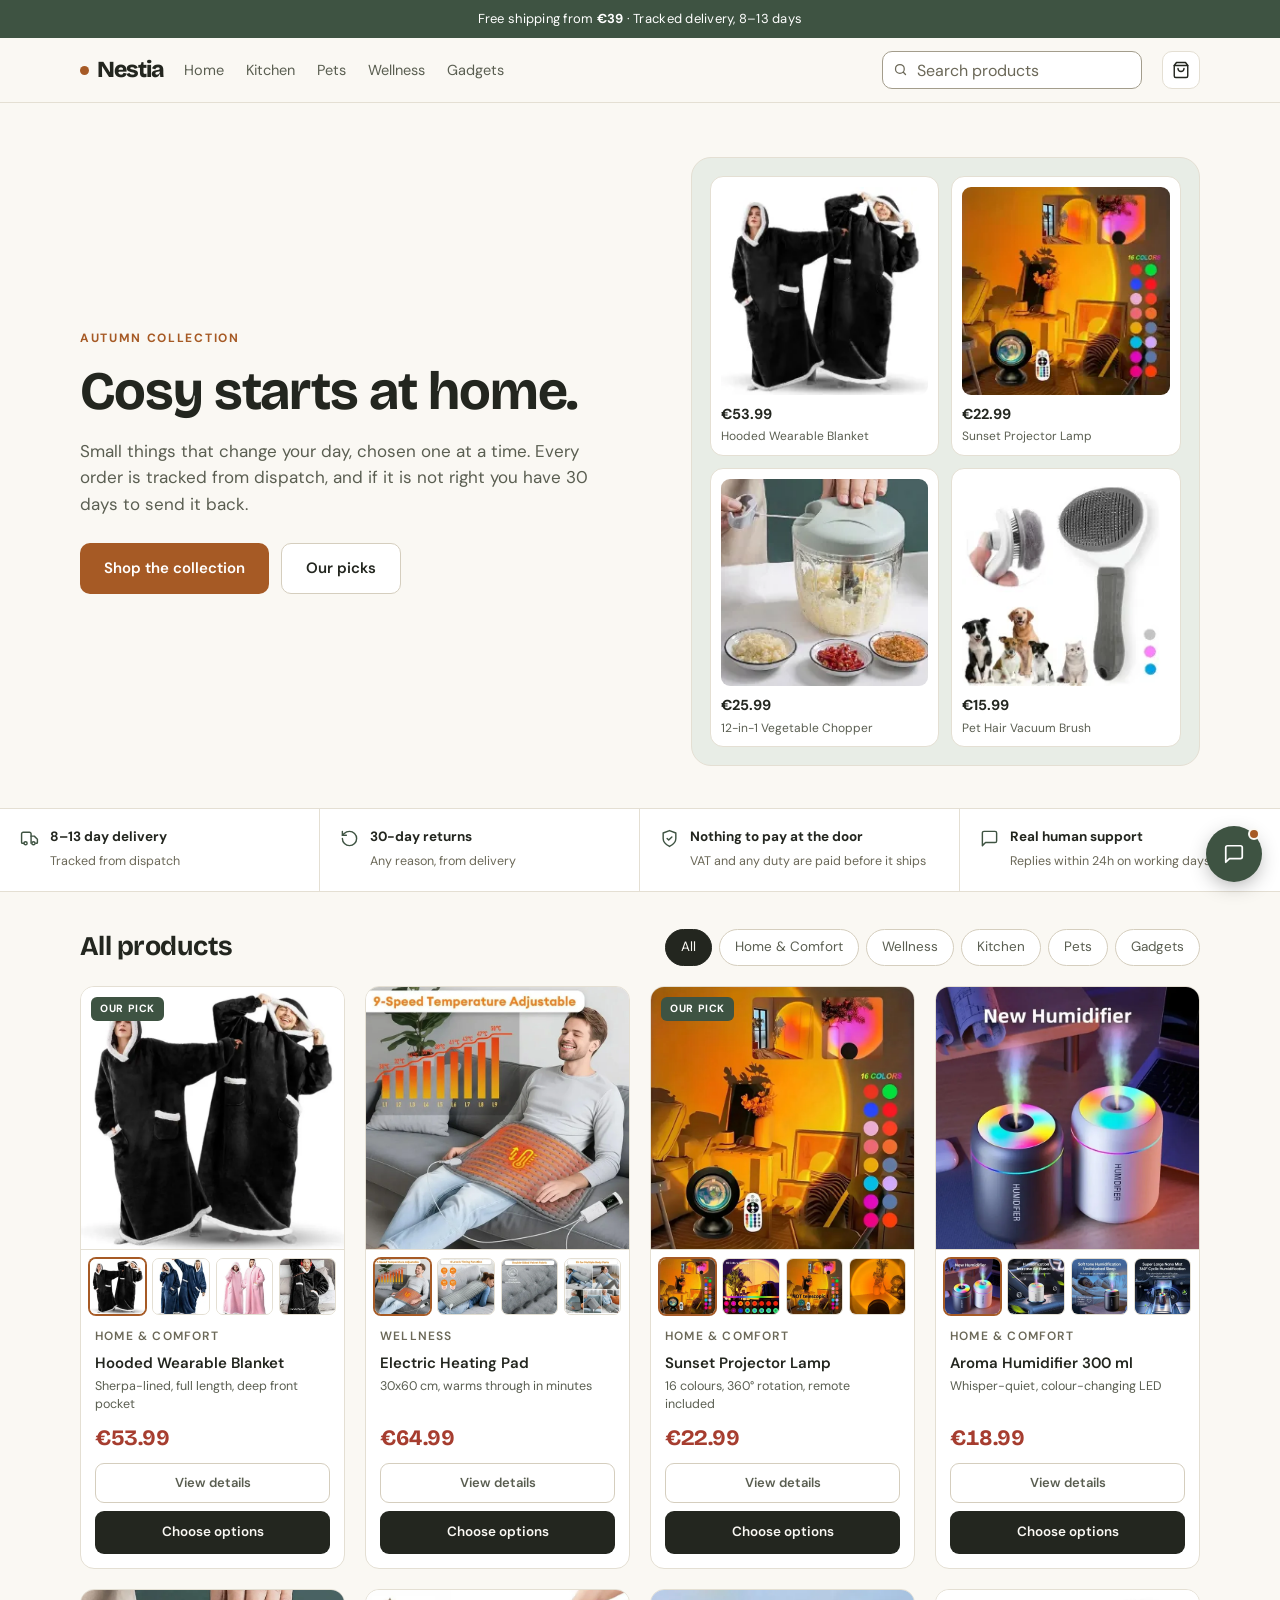
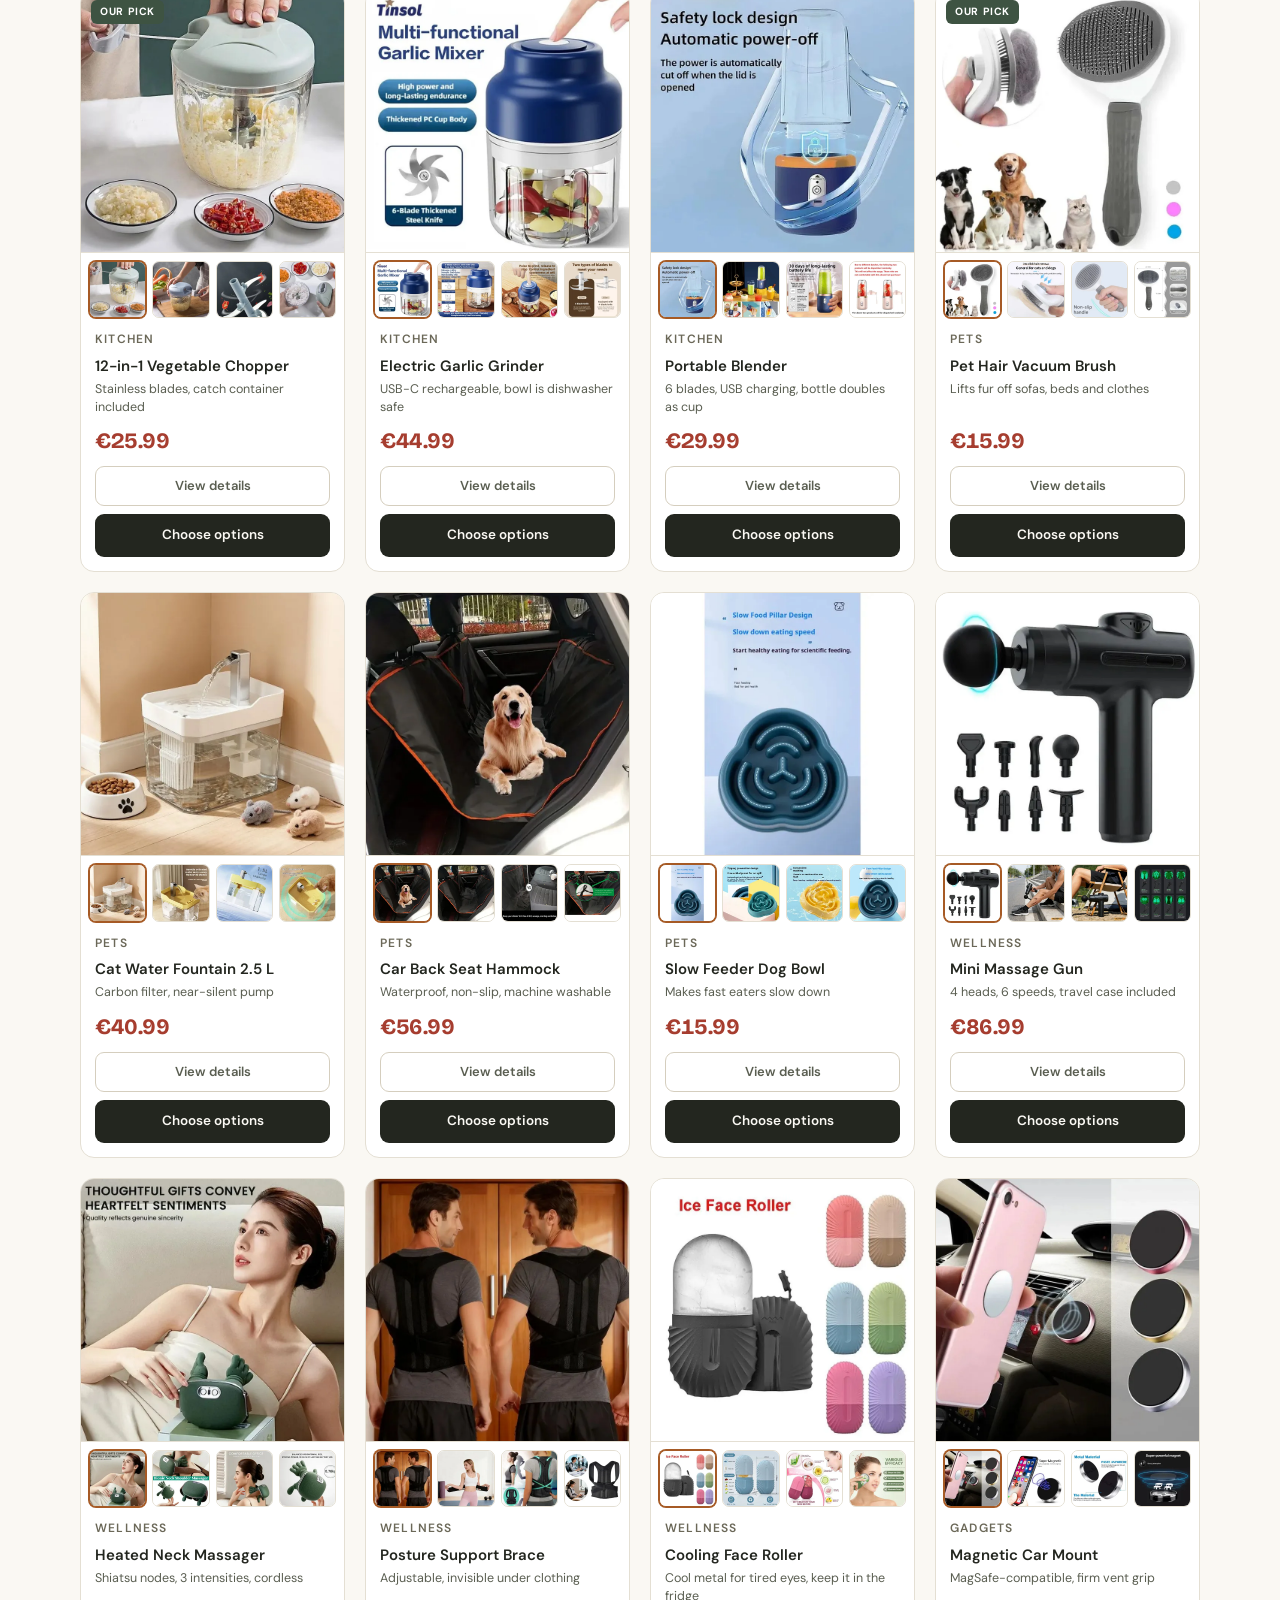
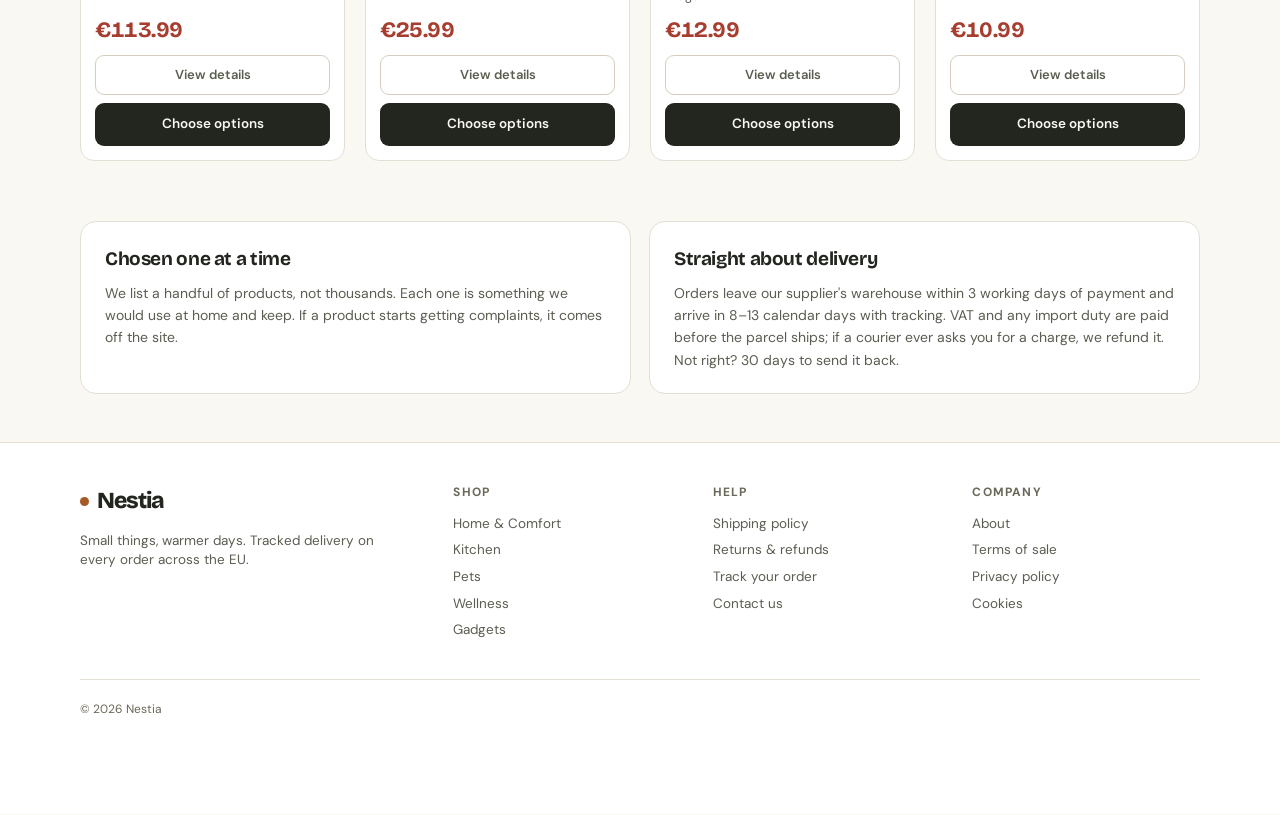
==== commit 52c0a53f: "Nestia: tighten legal copy and add scheduler-ready post exports - consistent dispatch/delivery/retur" ====
--- a/site/index.html
+++ b/site/index.html
@@ -1667,40 +1667,80 @@
   const rows = P.map(p => [p.id, p.n, DETAIL[p.id].d, productLink(p), absImg(p, 0), [1,2,3].map(i => absImg(p, i)).join(','), 'in_stock', p.price.toFixed(2) + ' ' + STORE.currency, 'new', '', 'no', p.cat, `GR::Standard:${STORE.shipFee.toFixed(2)} ${STORE.currency}`]);
   return csv([head, ...rows]);
 }
-function postsCSV(){
-  const head = ['platform','product','text','hashtags','link','image_url'];
+/* Post exports in the exact column layouts the free schedulers import.
+   Posts are spread one per day per network from tomorrow at 10:00. */
+const S = s => typeof s === 'string' ? s : Array.isArray(s) ? s.join(' ') : '';
+const pad2 = n => String(n).padStart(2, '0');
+function schedAt(i, sep){
+  const d = new Date(); d.setDate(d.getDate() + 1 + i); d.setHours(10, 0, 0, 0);
+  return `${d.getFullYear()}${sep}${pad2(d.getMonth() + 1)}${sep}${pad2(d.getDate())} 10:00`;
+}
+const postText = (o, net) => net === 'tiktok' ? [S(o.tiktok && o.tiktok.hook), S(o.tiktok && o.tiktok.caption), S(o.tiktok && o.tiktok.hashtags)].filter(Boolean).join('\n')
+  : net === 'instagram' ? [S(o.instagram && o.instagram.caption), S(o.instagram && o.instagram.hashtags)].filter(Boolean).join('\n\n')
+  : net === 'facebook' ? S(o.facebook && o.facebook.post)
+  : net === 'x' ? S(o.x && o.x.post) : '';
+const withPosts = () => P.filter(p => POSTS[p.id]);
+function bufferCSV(net){
+  /* Buffer bulk upload: Text | Image URL | Tags | Posting Time (YYYY-MM-DD HH:mm), one file per channel. Free plan takes 10 rows per upload. */
+  const rows = withPosts().map((p, i) => [postText(POSTS[p.id], net) + (net === 'facebook' || net === 'x' ? '\n' + productLink(p) : ''), absImg(p, 0), '', schedAt(i, '-')]);
+  return csv([['Text', 'Image URL', 'Tags', 'Posting Time'], ...rows]);
+}
+function pinterestCSV(){
+  /* Pinterest "Bulk create Pins": up to 200 rows per file; media must be public URLs. */
+  const rows = withPosts().map((p, i) => { const o = POSTS[p.id];
+    const kw = S(o.instagram && o.instagram.hashtags).split(/\s+/).map(h => h.replace(/^#/, '')).filter(Boolean).slice(0, 10).join(', ');
+    return [S(o.pinterest && o.pinterest.title) || p.n, absImg(p, 0), p.cat, '', S(o.pinterest && o.pinterest.description) || p.d, productLink(p), schedAt(i, '-'), kw]; });
+  return csv([['Title', 'Media URL', 'Pinterest board', 'Thumbnail', 'Description', 'Link', 'Publish date', 'Keywords'], ...rows]);
+}
+function publerCSV(){
+  /* Publer CSV import: the 12 official template columns; one row per post. Free plan takes 5 rows per upload, paid 500. */
+  const head = ['Date - Intl. format or prompt', 'Text', 'Link(s) - Separated by comma for FB carousels', 'Media URL(s) - Separated by comma', 'Title - For the video, pin, PDF ..', 'Label(s) - Separated by comma', 'Alt text(s) - Separated by ||', 'Comment(s) - Separated by ||', 'Pin board, FB album, or Google category', 'Post subtype - I.e. story, reel, PDF ..', 'CTA - For Facebook links or Google', 'Reminder - For stories, reels, shorts, and TikToks'];
   const rows = [];
-  for (const p of P){ const o = POSTS[p.id]; if (!o) continue;
-    const S = s => typeof s === 'string' ? s : Array.isArray(s) ? s.join(' ') : '';
-    if (o.tiktok) rows.push(['TikTok', p.n, S(o.tiktok.hook) + '\n' + S(o.tiktok.caption), S(o.tiktok.hashtags), productLink(p), absImg(p, 0)]);
-    if (o.instagram) rows.push(['Instagram', p.n, S(o.instagram.caption), S(o.instagram.hashtags), productLink(p), absImg(p, 0)]);
-    if (o.facebook) rows.push(['Facebook', p.n, S(o.facebook.post), '', productLink(p), absImg(p, 0)]);
-    if (o.pinterest) rows.push(['Pinterest', p.n, S(o.pinterest.title) + '\n' + S(o.pinterest.description), '', productLink(p), absImg(p, 0)]);
-    if (o.x) rows.push(['X', p.n, S(o.x.post), '', productLink(p), absImg(p, 0)]);
-  }
+  withPosts().forEach((p, i) => { const o = POSTS[p.id];
+    for (const net of ['tiktok', 'instagram', 'facebook', 'x']) { const t = postText(o, net); if (t) rows.push([schedAt(i, '/'), t, net === 'facebook' || net === 'x' ? productLink(p) : '', absImg(p, 0), '', net, p.n, '', '', '', '', '']); }
+    if (o.pinterest) rows.push([schedAt(i, '/'), S(o.pinterest.description), productLink(p), absImg(p, 0), S(o.pinterest.title), 'pinterest', p.n, '', p.cat, '', '', '']);
+  });
   return csv([head, ...rows]);
 }
 function postsMD(){
-  const S = s => typeof s === 'string' ? s : Array.isArray(s) ? s.join(' ') : '';
-  return P.filter(p => POSTS[p.id]).map(p => { const o = POSTS[p.id]; return `## ${p.n} (${eur(p.price)})\nLink: ${productLink(p)}\nPhoto: ${absImg(p, 0)}\n\n### TikTok / Reels\nHook: ${S(o.tiktok && o.tiktok.hook)}\n\n${S(o.tiktok && o.tiktok.script)}\n\nCaption: ${S(o.tiktok && o.tiktok.caption)}\n${S(o.tiktok && o.tiktok.hashtags)}\n\n### Instagram\n${S(o.instagram && o.instagram.caption)}\n${S(o.instagram && o.instagram.hashtags)}\n\n### Facebook\n${S(o.facebook && o.facebook.post)}\n\n### Pinterest\n${S(o.pinterest && o.pinterest.title)}\n${S(o.pinterest && o.pinterest.description)}\n\n### X\n${S(o.x && o.x.post)}\n`; }).join('\n');
-}
+  return withPosts().map(p => { const o = POSTS[p.id]; return `## ${p.n} (${eur(p.price)})\nLink: ${productLink(p)}\nPhoto: ${absImg(p, 0)}\n\n### TikTok / Reels\nHook: ${S(o.tiktok && o.tiktok.hook)}\n\n${S(o.tiktok && o.tiktok.script)}\n\nCaption: ${S(o.tiktok && o.tiktok.caption)}\n${S(o.tiktok && o.tiktok.hashtags)}\n\n### Instagram\n${S(o.instagram && o.instagram.caption)}\n${S(o.instagram && o.instagram.hashtags)}\n\n### Facebook\n${S(o.facebook && o.facebook.post)}\n\n### Pinterest\n${S(o.pinterest && o.pinterest.title)}\n${S(o.pinterest && o.pinterest.description)}\n\n### X\n${S(o.x && o.x.post)}\n`; }).join('\n');
+}
+const EXPORTS = {
+  feed: ['nestia-feed.csv', feedCSV, false],
+  pinterest: ['nestia-pinterest-pins.csv', pinterestCSV, true],
+  'buffer-tiktok': ['nestia-buffer-tiktok.csv', () => bufferCSV('tiktok'), true],
+  'buffer-instagram': ['nestia-buffer-instagram.csv', () => bufferCSV('instagram'), true],
+  'buffer-facebook': ['nestia-buffer-facebook.csv', () => bufferCSV('facebook'), true],
+  'buffer-x': ['nestia-buffer-x.csv', () => bufferCSV('x'), true],
+  publer: ['nestia-publer.csv', publerCSV, true],
+  md: ['nestia-posts.md', postsMD, true],
+  imgs: ['nestia-photos.txt', () => P.map(p => [0,1,2,3].map(i => absImg(p, i)).join('\n')).join('\n'), false]
+};
 function renderExports(){
   const e = $('#exports'); if (!e) return;
   const n = Object.keys(POSTS).length;
   const dl = CAP.downloads;
-  const card = (id, title, text, fname, linksHtml) => `<div class="exp"><b>${title}</b><p>${text}</p><div class="links"><button class="sbtn" data-dl="${id}">${dl ? 'Download ' + fname : 'Show ' + fname}</button>${linksHtml || ''}</div></div>`;
+  const btn = (id, label) => `<button class="sbtn" data-dl="${id}">${(dl ? '' : 'Show: ') + label}</button>`;
+  const card = (title, text, buttons, linksHtml) => `<div class="exp"><b>${title}</b><p>${text}</p><div class="links">${buttons}${linksHtml || ''}</div></div>`;
   e.innerHTML = `
-    ${card('feed', 'Product feed (all products)', 'One CSV in the Google Shopping format. Upload it to Google Merchant Center (free listings), Meta Commerce Manager (Facebook + Instagram shop) and Pinterest Catalogs. Each lists every product for free. Google and Meta need the shop on a domain you can verify; set <code>STORE.siteUrl</code> and <code>STORE.imageBase</code> to that domain when you move.', 'nestia-feed.csv',
+    ${card('Product feed (all products)', 'One CSV in the Google Shopping column layout. Upload it as a data source in Google Merchant Center (free listings), Meta Commerce Manager (Facebook + Instagram shop, checkout on your site) and Pinterest Catalogs. Each lists every product for free. Google and Meta need the shop on a domain you can verify; set <code>STORE.siteUrl</code> and <code>STORE.imageBase</code> to that domain when you move.', btn('feed', 'nestia-feed.csv'),
       `<a class="sbtn" href="https://merchants.google.com/" target="_blank" rel="noopener">Google Merchant</a><a class="sbtn" href="https://business.facebook.com/commerce/" target="_blank" rel="noopener">Meta Commerce</a><a class="sbtn" href="https://www.pinterest.com/business/hub/" target="_blank" rel="noopener">Pinterest</a>`)}
-    ${card('posts', `Posts for a scheduler (${n} of ${P.length} products)`, 'One row per post with platform, text, hashtags, link and photo. Bulk-import it into Publer or Metricool, or paste rows into Buffer and Meta Business Suite planner.', 'nestia-posts.csv',
-      `<a class="sbtn" href="https://app.publer.com/" target="_blank" rel="noopener">Publer</a><a class="sbtn" href="https://app.metricool.com/" target="_blank" rel="noopener">Metricool</a><a class="sbtn" href="https://business.facebook.com/latest/planner" target="_blank" rel="noopener">Meta planner</a>`)}
-    ${card('md', 'All posts as one text file', 'Every script and caption in reading order, for pasting by hand or into CapCut and Canva when you make the videos.', 'nestia-posts.md')}
-    <div class="exp"><b>Photos for the posts</b><p>The four photos per product are in the <code>img/</code> folder next to this page (700×700 WebP). For TikTok and Reels, drop them into CapCut or Canva with the script as the voice-over.</p><div class="links"><button class="sbtn" data-dl="imgs">${dl ? 'Show photo links' : 'Show photo links'}</button></div></div>
+    ${card(`Pinterest: bulk create Pins (${n} of ${P.length})`, 'One CSV, one Pin per product with photo, title, description, keywords and the link back, scheduled one per day from tomorrow. Pinterest imports up to 200 Pins per file for free: Create → Bulk create Pins → upload. Check the column names against the sample template Pinterest offers there before uploading.', btn('pinterest', 'nestia-pinterest-pins.csv'),
+      `<a class="sbtn" href="https://www.pinterest.com/pin-creation-tool/" target="_blank" rel="noopener">Pinterest bulk create</a>`)}
+    ${card(`Buffer: one file per channel (${n} of ${P.length})`, 'Buffer’s bulk upload takes a CSV with the columns Text, Image URL, Tags, Posting Time, one file per connected channel. The free plan holds 3 channels and takes 10 rows per upload, so upload the first 10, then the rest once they are posted.', btn('buffer-tiktok', 'TikTok') + btn('buffer-instagram', 'Instagram') + btn('buffer-facebook', 'Facebook') + btn('buffer-x', 'X'),
+      `<a class="sbtn" href="https://publish.buffer.com/" target="_blank" rel="noopener">Buffer</a>`)}
+    ${card(`Publer: all posts in one file (${n} of ${P.length})`, 'Publer’s 12-column CSV template, one row per post and network, scheduled one product per day. Free plan: 3 accounts (no X), 5 rows per upload. Metricool’s free plan imports CSV too, but only in its own 18-column template: download it in Metricool and paste these columns in.', btn('publer', 'nestia-publer.csv'),
+      `<a class="sbtn" href="https://app.publer.com/" target="_blank" rel="noopener">Publer</a><a class="sbtn" href="https://app.metricool.com/" target="_blank" rel="noopener">Metricool</a>`)}
+    ${card('Native schedulers (no tool at all)', 'Meta Business Suite plans Facebook and Instagram posts and Reels for free; TikTok Studio schedules up to 10 days ahead; YouTube Studio schedules Shorts. Copy each post from the cards below and paste it in.', '',
+      `<a class="sbtn" href="https://business.facebook.com/latest/planner" target="_blank" rel="noopener">Meta planner</a><a class="sbtn" href="https://www.tiktok.com/tiktokstudio/upload" target="_blank" rel="noopener">TikTok Studio</a><a class="sbtn" href="https://studio.youtube.com/" target="_blank" rel="noopener">YouTube Studio</a>`)}
+    ${card('All posts as one text file', 'Every script and caption in reading order, for pasting by hand or into CapCut and Canva when you make the videos.', btn('md', 'nestia-posts.md'))}
+    ${card('Photos for the posts', 'The four photos per product are in the <code>img/</code> folder next to this page (700×700 WebP). For TikTok and Reels, drop them into CapCut or Canva with the script as the voice-over.', btn('imgs', 'photo links'))}
     <div id="expOut"></div>`;
   $$('#exports [data-dl]').forEach(b => b.onclick = async () => {
     const k = b.dataset.dl;
-    const [fname, data] = k === 'feed' ? ['nestia-feed.csv', feedCSV()] : k === 'posts' ? ['nestia-posts.csv', postsCSV()] : k === 'md' ? ['nestia-posts.md', postsMD()] : ['nestia-photos.txt', P.map(p => [0,1,2,3].map(i => absImg(p, i)).join('\n')).join('\n')];
-    if ((k === 'posts' || k === 'md') && !n){ show('Write the posts first.'); return; }
+    const [fname, build, needsPosts] = EXPORTS[k];
+    if (needsPosts && !n){ show('Write the posts first.'); return; }
+    const data = build();
     if (dl){
       try { await dl.save({filename: fname, data}); show(`${fname} saved.`); return; }
       catch (err) { if (err && err.code === 'declined') { show('Download cancelled.'); return; } }
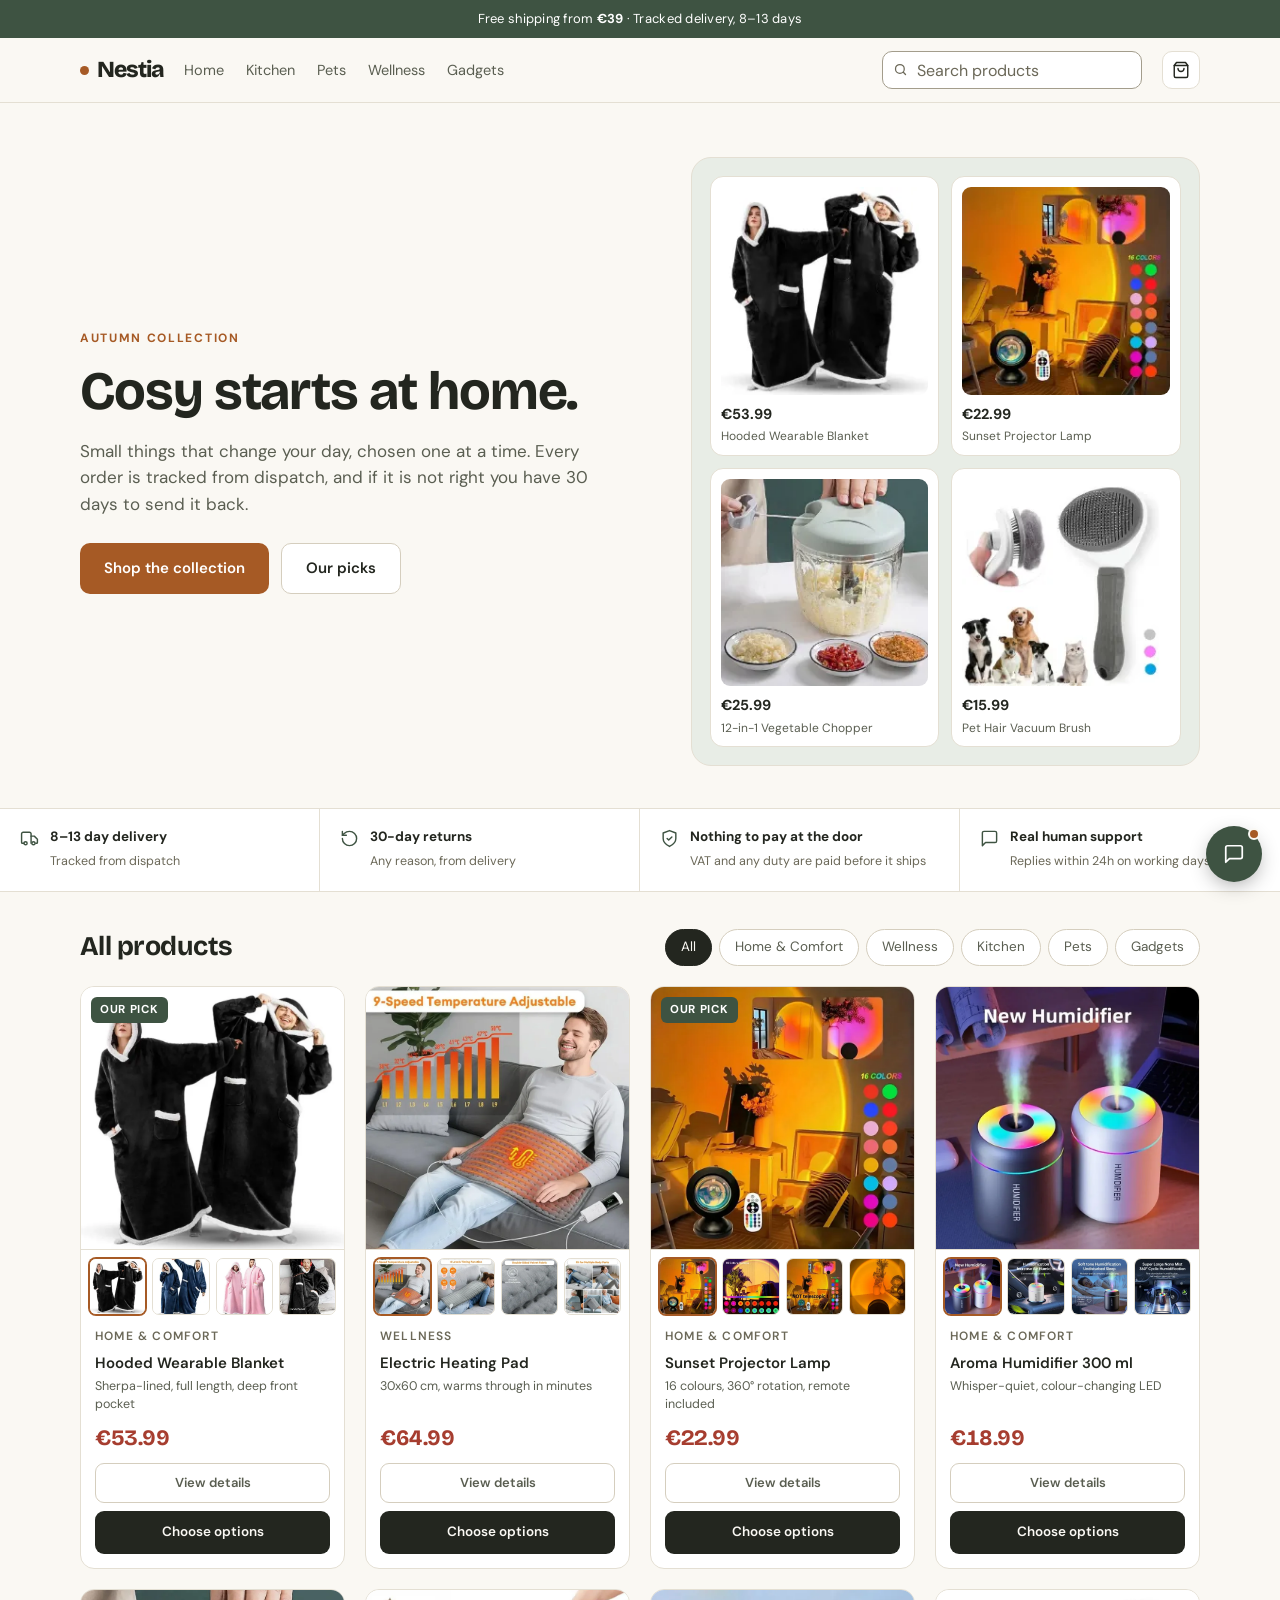
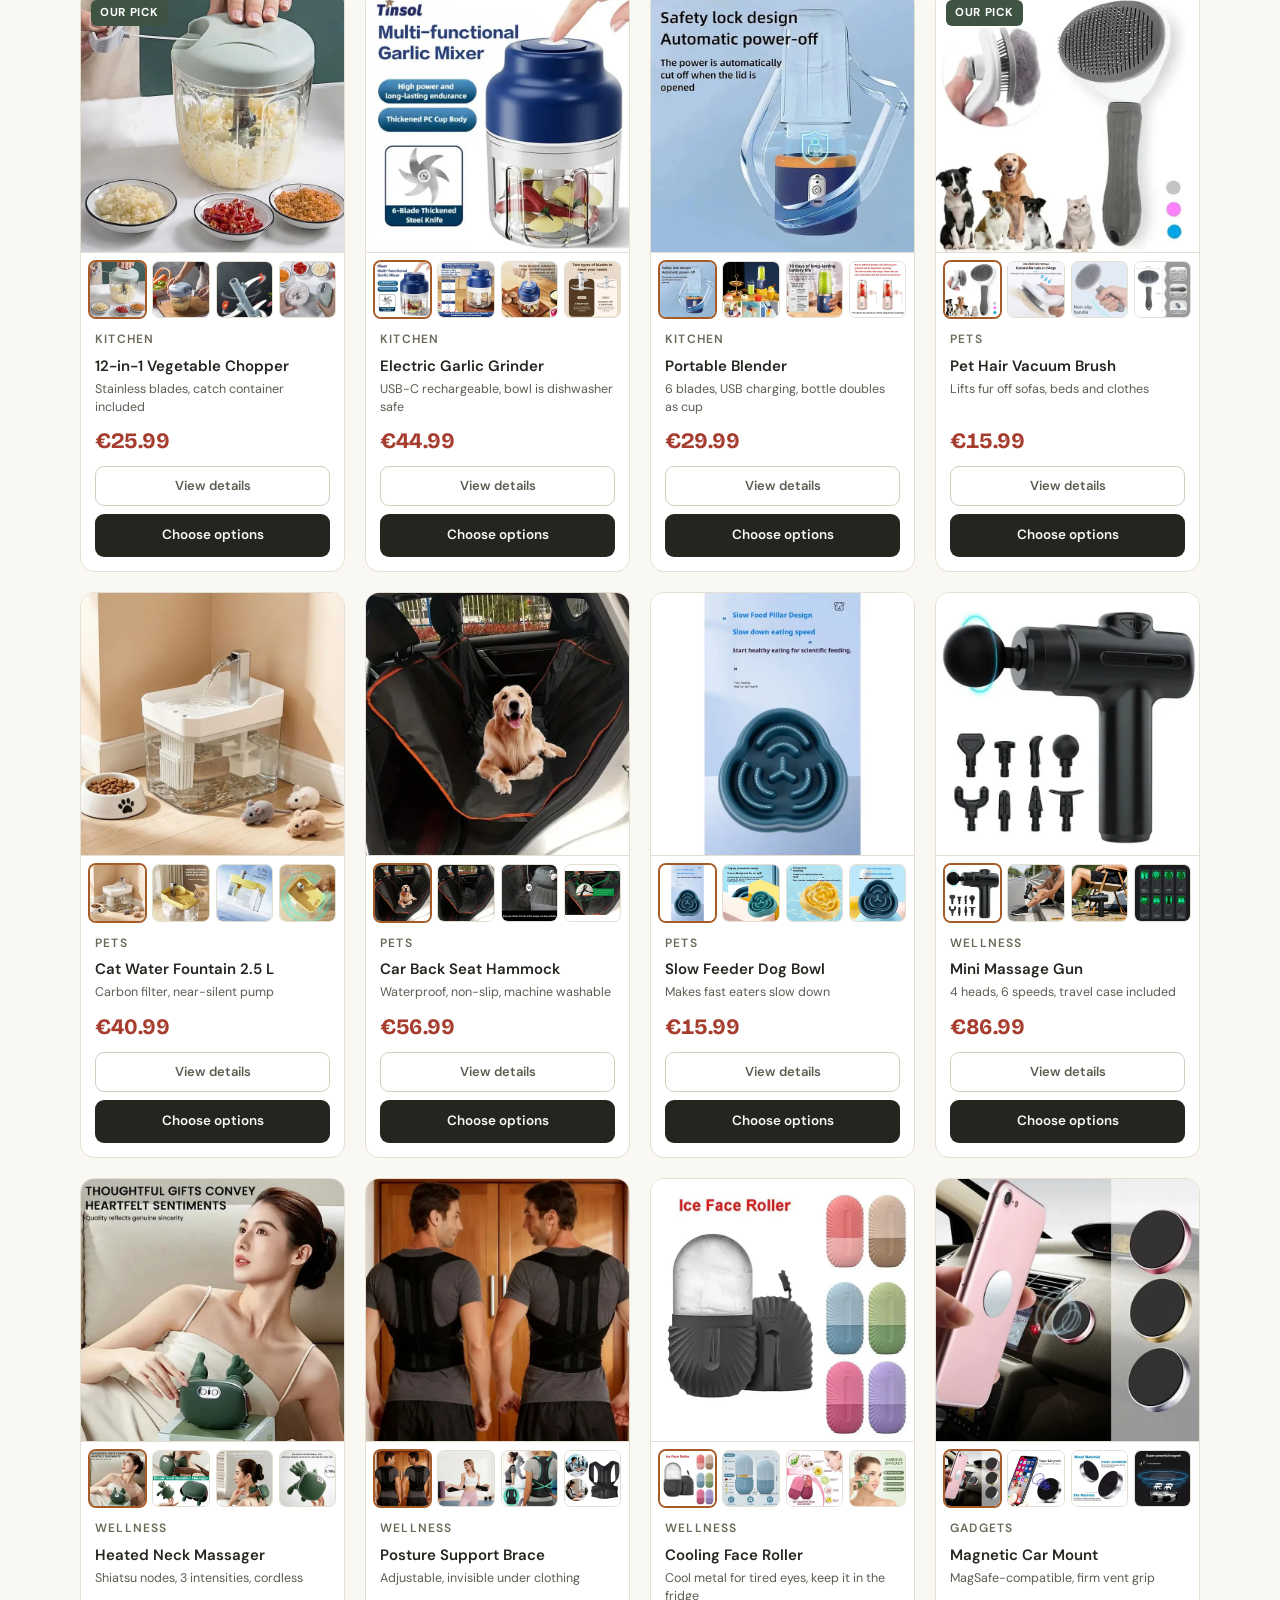
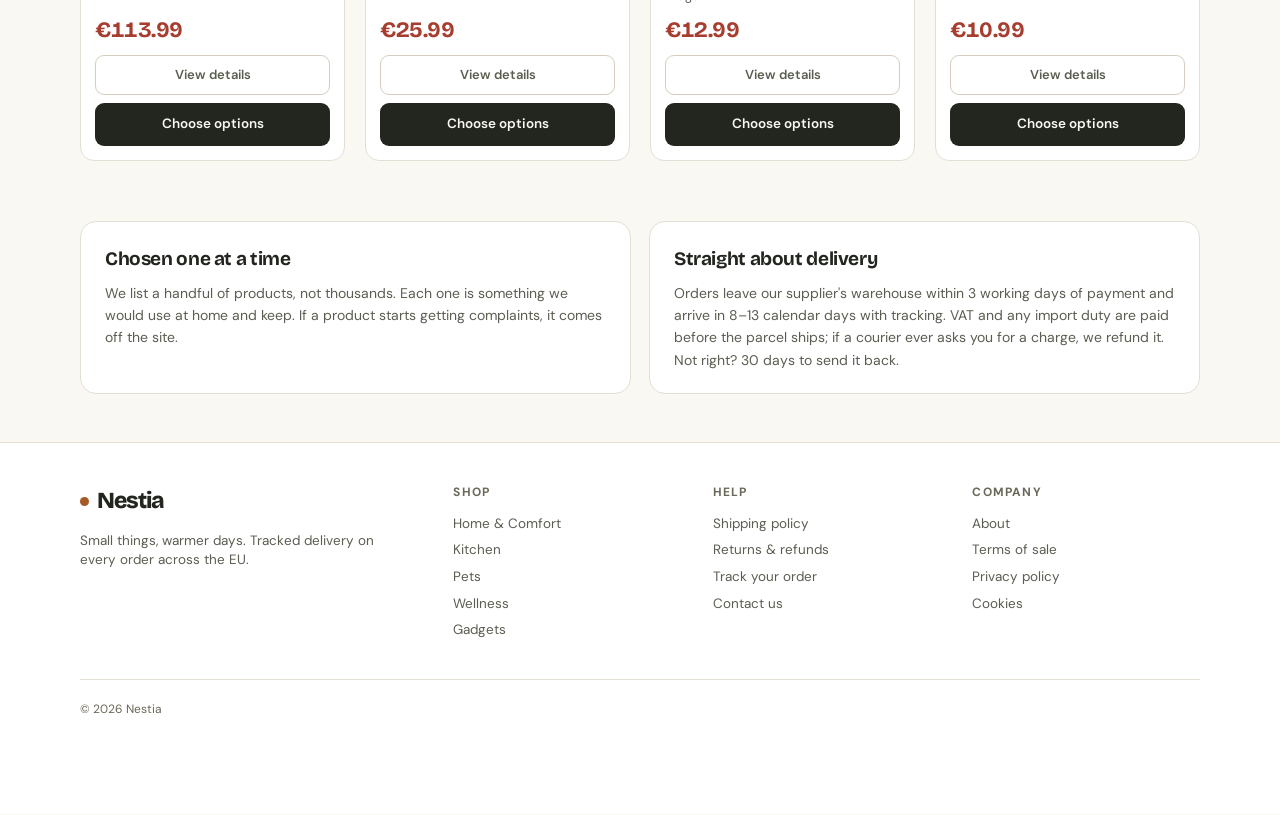
==== commit c95aa148: "Nestia: visual polish from verification pass Tablet chat panel clears its launcher on the product pa" ====
--- a/site/index.html
+++ b/site/index.html
@@ -34,7 +34,7 @@
     --moss:#93B092; --moss-soft:#232C1E;
     --amber:#E08C52; --amber-soft:#33241A;
     --sale:#E0796A; --ok:#8FBF97; --warn:#E0A46A;
-    --on-dark:#161811;
+    --on-dark:#161811; --swatch-ring:50%;
     --shadow:0 1px 2px rgba(0,0,0,.3), 0 8px 24px -12px rgba(0,0,0,.6);
   }
 }
@@ -46,7 +46,7 @@
   --moss:#93B092; --moss-soft:#232C1E;
   --amber:#E08C52; --amber-soft:#33241A;
   --sale:#E0796A; --ok:#8FBF97; --warn:#E0A46A;
-  --on-dark:#161811;
+  --on-dark:#161811; --swatch-ring:50%;
   --shadow:0 1px 2px rgba(0,0,0,.3), 0 8px 24px -12px rgba(0,0,0,.6);
 }
 *{box-sizing:border-box}
@@ -81,7 +81,7 @@
 .hd-act{display:flex;align-items:center;gap:10px;margin-left:auto}
 .icobtn{width:38px;height:38px;border-radius:10px;border:1px solid var(--line);display:grid;place-items:center;background:var(--surface);position:relative;flex:none;color:var(--ink)}
 .icobtn:hover{border-color:var(--line-2)}
-.cartdot{position:absolute;top:-5px;right:-5px;min-width:19px;height:19px;padding:0 5px;border-radius:10px;background:var(--amber);color:var(--on-dark);font-size:11px;font-weight:700;display:grid;place-items:center;font-variant-numeric:tabular-nums;font-style:normal}
+.cartdot{position:absolute;top:-5px;right:-5px;min-width:20px;height:20px;padding:0 5px;border-radius:10px;background:var(--amber);color:var(--on-dark);font-size:11.5px;font-weight:700;display:grid;place-items:center;font-variant-numeric:tabular-nums;font-style:normal}
 .burger{display:none}
 .searchbox{position:relative;flex:1;max-width:260px;margin-left:auto}
 .searchbox input{width:100%;height:38px;border-radius:10px;border:1px solid var(--ctrl);background:var(--surface);padding:0 12px 0 34px;font:inherit;font-size:16px;color:var(--ink);-webkit-appearance:none}
@@ -96,6 +96,7 @@
   .searchbox.open{display:block}
   .searchbox svg{top:21px;left:27px}
   .toolbar{scroll-margin-top:72px}
+  :root:has(#searchbox.open) .toolbar{scroll-margin-top:134px}
   #searchBtn{display:grid}
   .searchbox+.hd-act{margin-left:auto}
 }
@@ -155,7 +156,7 @@
 .gt:hover{border-color:var(--line-2)}
 .gt[aria-pressed="true"]{border-color:var(--amber);box-shadow:0 0 0 1px var(--amber)}
 @media(max-width:720px){.gal{display:none}}
-.badge{position:absolute;top:10px;left:10px;font-size:10.5px;font-weight:700;letter-spacing:.06em;text-transform:uppercase;padding:4px 9px;border-radius:6px;background:var(--moss);color:var(--on-dark);z-index:2}
+.badge{position:absolute;top:10px;left:10px;font-size:11.5px;font-weight:700;letter-spacing:.06em;text-transform:uppercase;padding:4px 9px;border-radius:6px;background:var(--moss);color:var(--on-dark);z-index:2}
 .save{position:absolute;top:10px;right:10px;font-size:11px;font-weight:700;padding:4px 8px;border-radius:6px;background:var(--sale);color:var(--on-dark);z-index:2;font-variant-numeric:tabular-nums}
 .cbody{padding:12px 14px 14px;display:flex;flex-direction:column;gap:8px;flex:1}
 .cat{font-size:12px;letter-spacing:.1em;text-transform:uppercase;color:var(--stone);font-weight:600}
@@ -185,7 +186,7 @@
 .fbot{margin-top:32px;padding-top:20px;border-top:1px solid var(--line);display:flex;justify-content:space-between;gap:16px;flex-wrap:wrap;font-size:12px;color:var(--stone)}
 @media(max-width:760px){.fgrid{grid-template-columns:1fr 1fr;gap:26px}}
 .pays{display:flex;gap:7px;flex-wrap:wrap;margin-top:12px}
-.pay{height:26px;padding:0 9px;border:1px solid var(--line);border-radius:6px;background:var(--surface);display:grid;place-items:center;font-size:10px;font-weight:700;letter-spacing:.03em;color:var(--ink-2)}
+.pay{height:28px;padding:0 9px;border:1px solid var(--line);border-radius:6px;background:var(--surface);display:grid;place-items:center;font-size:11.5px;font-weight:700;letter-spacing:.03em;color:var(--ink-2)}
 .socials{display:flex;gap:8px;flex-wrap:wrap;margin-top:14px}
 .socials a{font-size:12.5px;font-weight:600;padding:6px 11px;border:1px solid var(--line-2);border-radius:999px;color:var(--ink-2);text-decoration:none;margin:0}
 .socials a:hover{border-color:var(--stone);color:var(--ink)}
@@ -233,7 +234,7 @@
 .cta:hover{filter:brightness(1.08)}
 .cta:active{transform:translateY(1px)}
 .cta .cp{display:flex;gap:10px;align-items:baseline;font-variant-numeric:tabular-nums;letter-spacing:0}
-.cta .cw{opacity:.6;text-decoration:line-through;font-weight:500;font-size:14px}
+.cta .cw{opacity:.8;text-decoration:line-through;font-weight:500;font-size:14px}
 .guar{display:flex;align-items:center;justify-content:center;gap:8px;font-size:13.5px;font-weight:600;margin:15px 0 20px}
 .ups{display:flex;align-items:center;gap:12px;border:1px solid var(--line);border-radius:12px;padding:12px;background:var(--surface)}
 .uimg{width:54px;aspect-ratio:1;background:var(--stage);border-radius:9px;overflow:hidden;flex:none}
@@ -254,7 +255,7 @@
 .vlabel b{color:var(--ink);font-weight:600}
 .swatches,.pills{display:flex;gap:9px;flex-wrap:wrap}
 .sw2{width:38px;height:38px;border-radius:50%;border:2px solid var(--line);padding:3px;background:var(--surface);transition:border-color .14s,box-shadow .14s}
-.sw2 i{display:block;width:100%;height:100%;border-radius:50%;border:1px solid color-mix(in srgb,var(--ink) 25%,transparent)}
+.sw2 i{display:block;width:100%;height:100%;border-radius:50%;border:1px solid color-mix(in srgb,var(--ink) var(--swatch-ring,25%),transparent)}
 .sw2:hover{border-color:var(--line-2)}
 .sw2[aria-pressed="true"]{border-color:var(--ink);box-shadow:0 0 0 1px var(--ink)}
 .vpill{padding:9px 16px;border-radius:9px;border:1px solid var(--line-2);font-size:13.5px;background:var(--surface);transition:.14s}
@@ -282,7 +283,7 @@
 .stockrow{display:flex;align-items:center;gap:8px;font-size:13px;font-weight:600;color:var(--ok);margin:4px 0 2px}
 .stockdot{width:8px;height:8px;border-radius:50%;background:var(--ok);box-shadow:0 0 0 3px color-mix(in srgb,var(--ok) 22%,transparent)}
 .eta{font-size:13px;color:var(--ink-2)}
-.eta b{color:var(--ink);font-weight:600}
+.eta b{color:var(--ink);font-weight:600;white-space:nowrap}
 .acc{border-top:1px solid var(--line);margin-top:26px}
 .accit{border-bottom:1px solid var(--line)}
 .acchd{width:100%;display:flex;align-items:center;gap:12px;padding:15px 0;text-align:left;font-size:14.5px;font-weight:600}
@@ -325,7 +326,7 @@
 .qty button:hover{border-color:var(--stone);color:var(--ink)}
 .qty span{font-size:13px;min-width:18px;text-align:center;font-variant-numeric:tabular-nums}
 .ditem .pr{font-size:14px;font-weight:600;font-variant-numeric:tabular-nums;text-align:right}
-.ditem .pr small{display:block;font-size:11px;color:var(--sale);font-weight:600}
+.ditem .pr small{display:block;font-size:11.5px;color:var(--sale);font-weight:600}
 .empty{padding:60px 20px;text-align:center;color:var(--stone);font-size:14px}
 .dfoot{border-top:1px solid var(--line);padding:16px 20px calc(16px + env(safe-area-inset-bottom,0px));display:grid;gap:12px}
 .ship{font-size:12.5px;color:var(--ink-2);background:var(--moss-soft);border-radius:9px;padding:10px 12px;line-height:1.4}
@@ -408,6 +409,7 @@
 .chat{position:fixed;right:18px;bottom:calc(84px + env(safe-area-inset-bottom,0px));z-index:79;width:min(370px,calc(100vw - 36px));height:min(540px,calc(100vh - 130px));background:var(--ground);border:1px solid var(--line-2);border-radius:16px;box-shadow:0 18px 50px -14px rgba(0,0,0,.45);display:none;flex-direction:column;overflow:hidden}
 .chat.on{display:flex}
 @media(max-width:520px){.chat{right:10px;left:10px;width:auto;bottom:calc(78px + env(safe-area-inset-bottom,0px));height:min(70vh,520px)}body.pdpopen .chat{bottom:calc(150px + env(safe-area-inset-bottom,0px));height:min(60vh,520px)}}
+@media(min-width:521px) and (max-width:900px){body.pdpopen .chat{bottom:calc(152px + env(safe-area-inset-bottom,0px));height:min(540px,calc(100vh - 220px))}}
 .chathd span{white-space:nowrap;font-size:11px}
 .chathd{display:flex;align-items:center;gap:10px;padding:13px 15px;border-bottom:1px solid var(--line);background:var(--surface)}
 .chathd .av{width:32px;height:32px;border-radius:50%;background:var(--moss-soft);display:grid;place-items:center;flex:none}
@@ -1267,7 +1269,7 @@
   const pp = STORE.payment.paypalMe ? `https://paypal.me/${encodeURIComponent(STORE.payment.paypalMe)}/${o.amount.toFixed(2)}EUR` : '';
   const box = $('#coDone');
   box.innerHTML = `<div class="done">
-    <h3 id="doneTitle" tabindex="-1">Order ${esc(o.ref)} is prepared</h3>
+    <h3 id="doneTitle" tabindex="-1">Order <span style="white-space:nowrap">${esc(o.ref)}</span> is prepared</h3>
     <div class="note good" role="status"><b>It has not reached us yet.</b> 1) Send it to us by ${channels()}. 2) Pay ${eur(o.amount)}. We confirm in writing within 24 hours on working days and pass the order to the supplier once payment arrives. Until you send it, nothing is ordered and nothing is charged.</div>
     <div class="ref"><span>${esc(o.ref)}</span><button class="sbtn" type="button" id="copyRef">Copy number</button></div>
     <pre id="orderTxt"></pre>
@@ -1489,7 +1491,7 @@
 function openChat(){
   $('#chat').classList.add('on'); $('#chatBtn').setAttribute('aria-expanded', 'true');
   $('#chatDot').hidden = true;
-  if (!chatMsgs.length){ chatAdd('assistant', 'Hello! Ask me about delivery, returns or payment. For a specific order, use the contact details in the footer.'); chatQuick(true); }
+  if (!$('#chatlog').children.length){ chatAdd('assistant', 'Hello! Ask me about delivery, returns or payment. For a specific order, use the contact details in the footer.'); chatQuick(true); }
   $('#chatinput').focus();
 }
 function closeChat(){ $('#chat').classList.remove('on'); $('#chatBtn').setAttribute('aria-expanded', 'false'); $('#chatBtn').focus(); }
